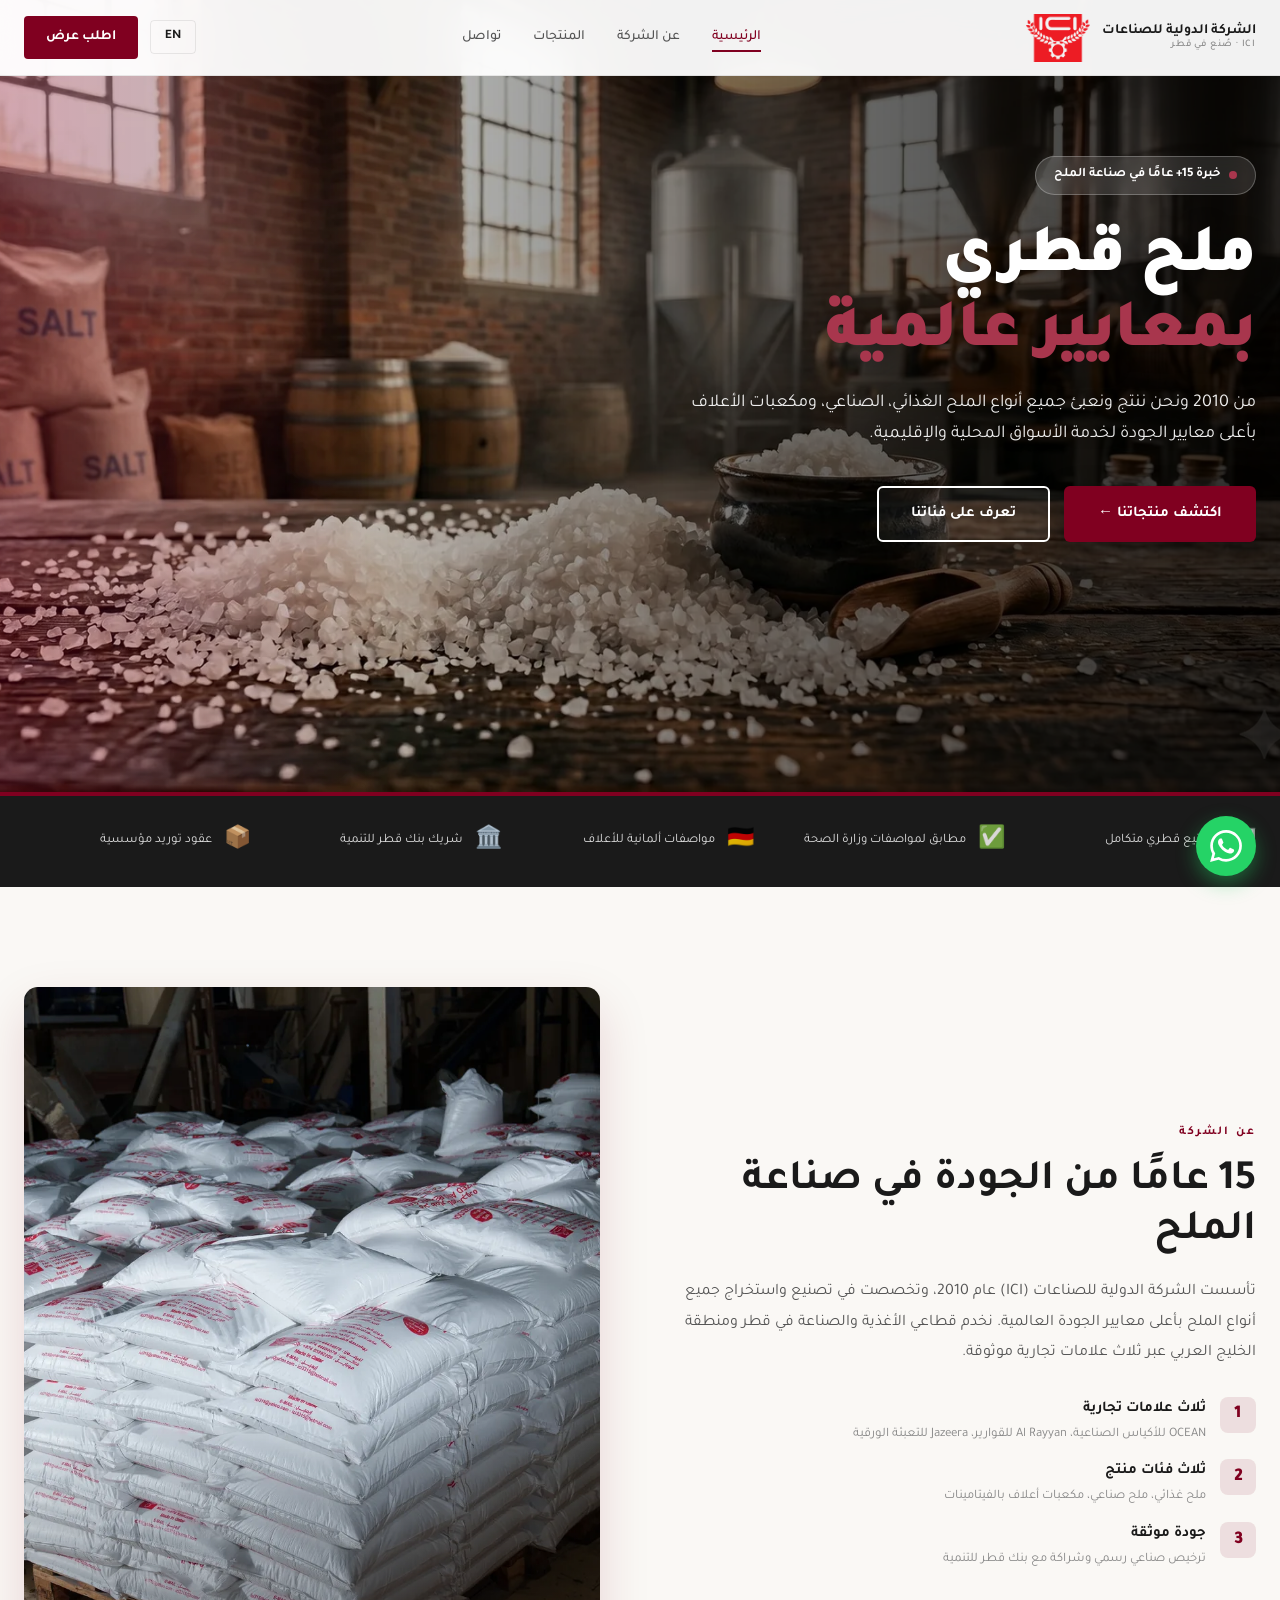
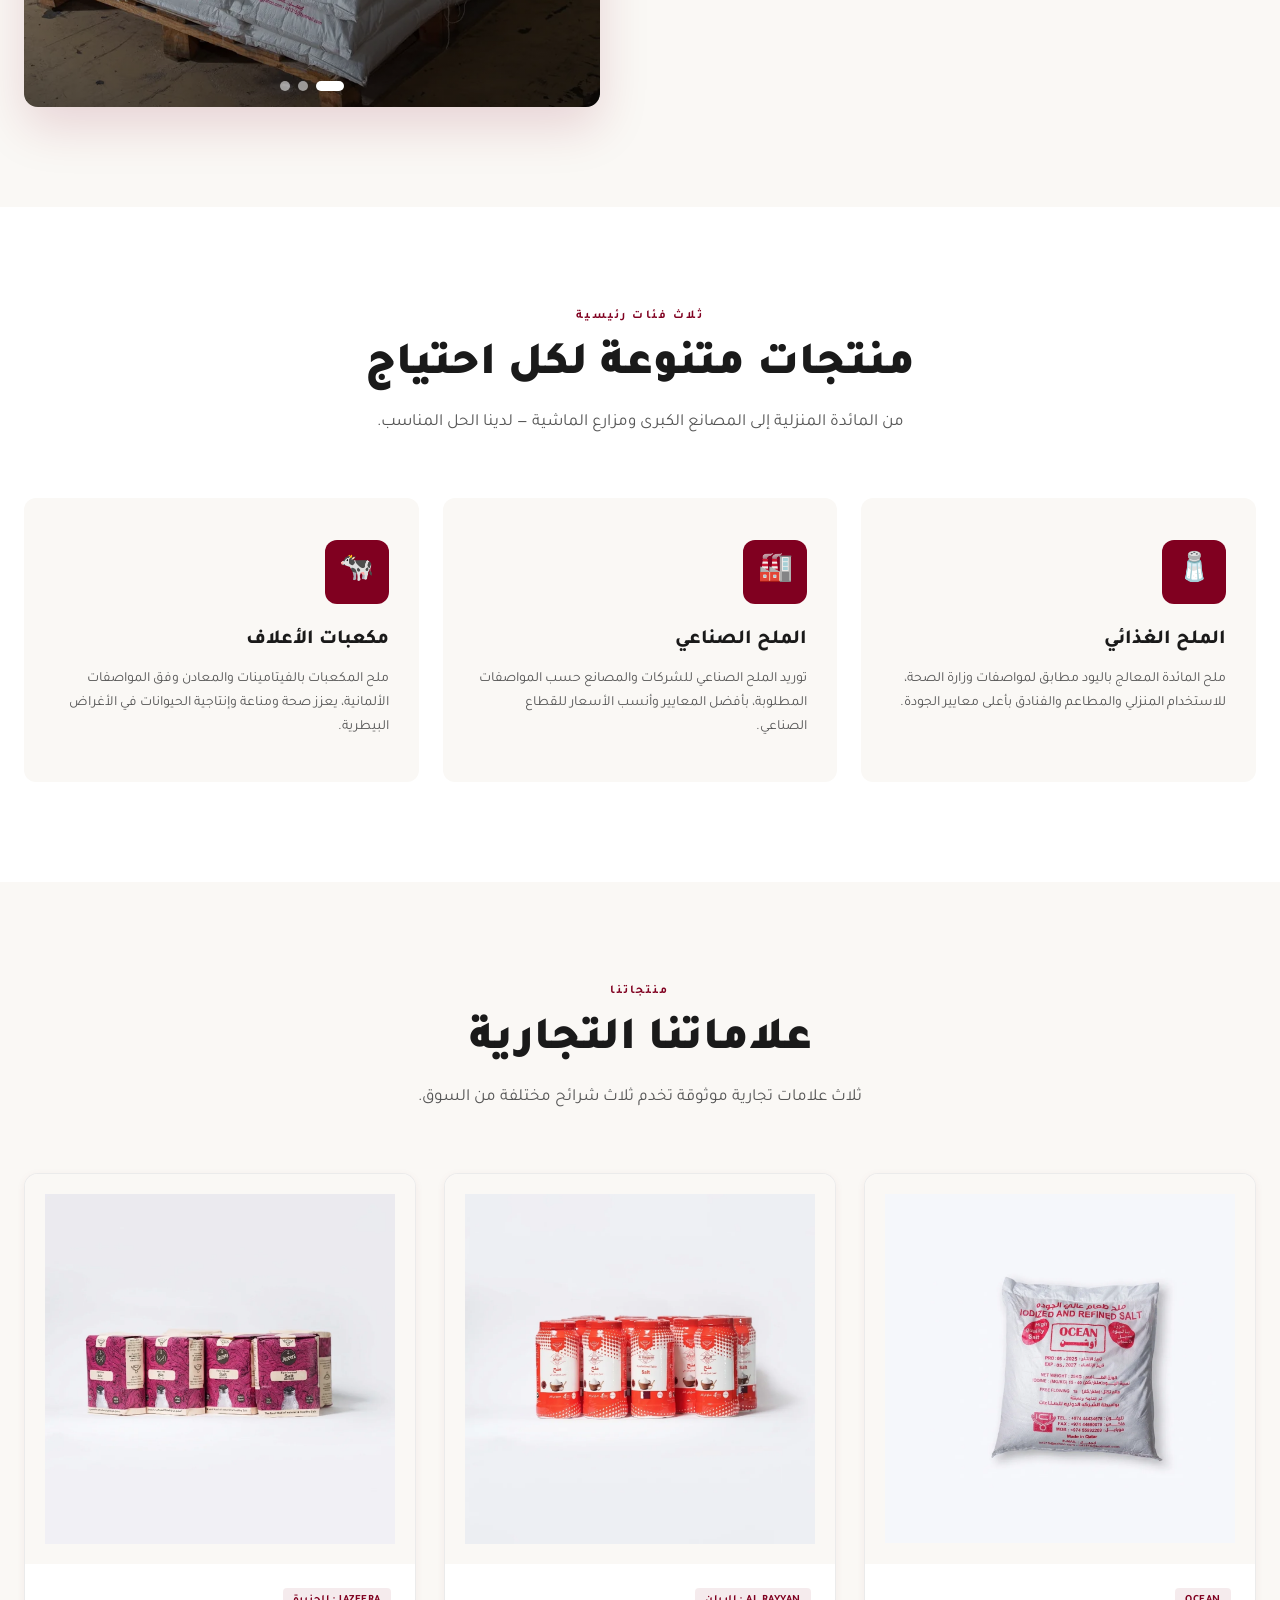
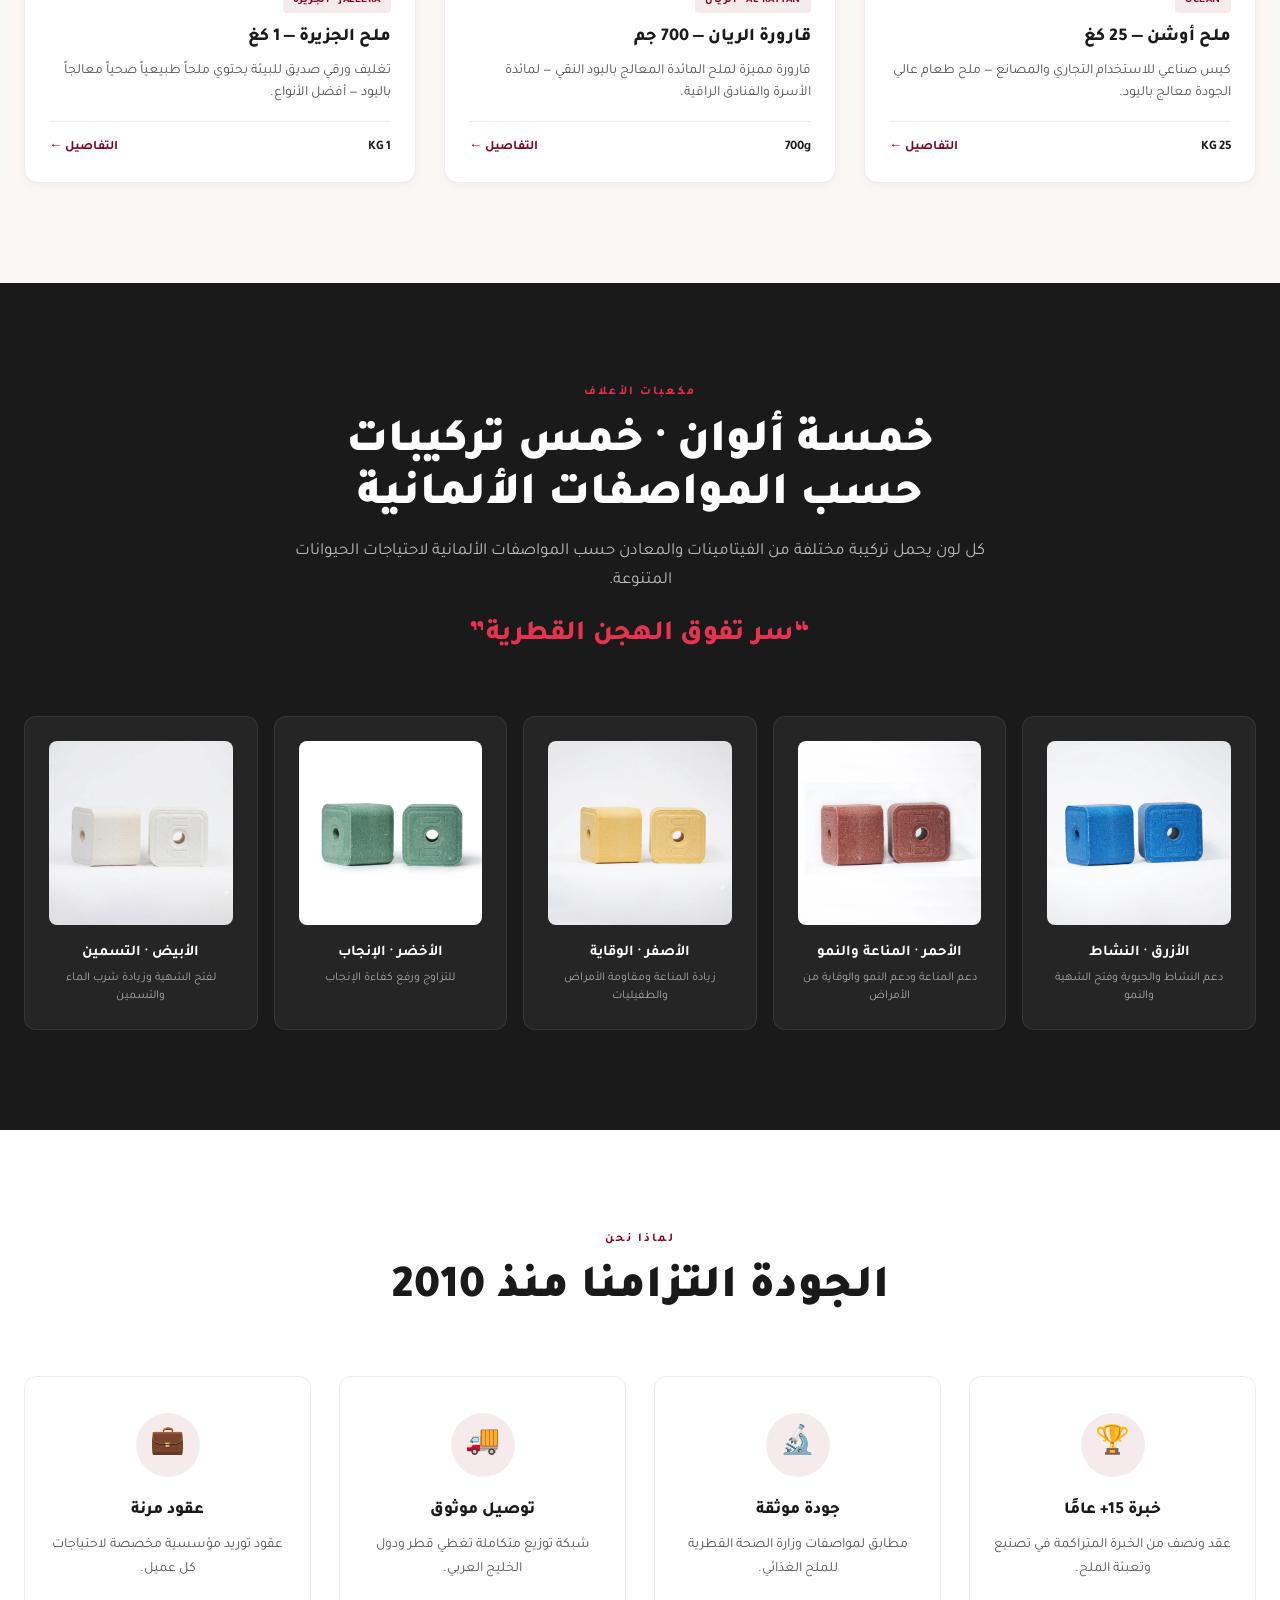
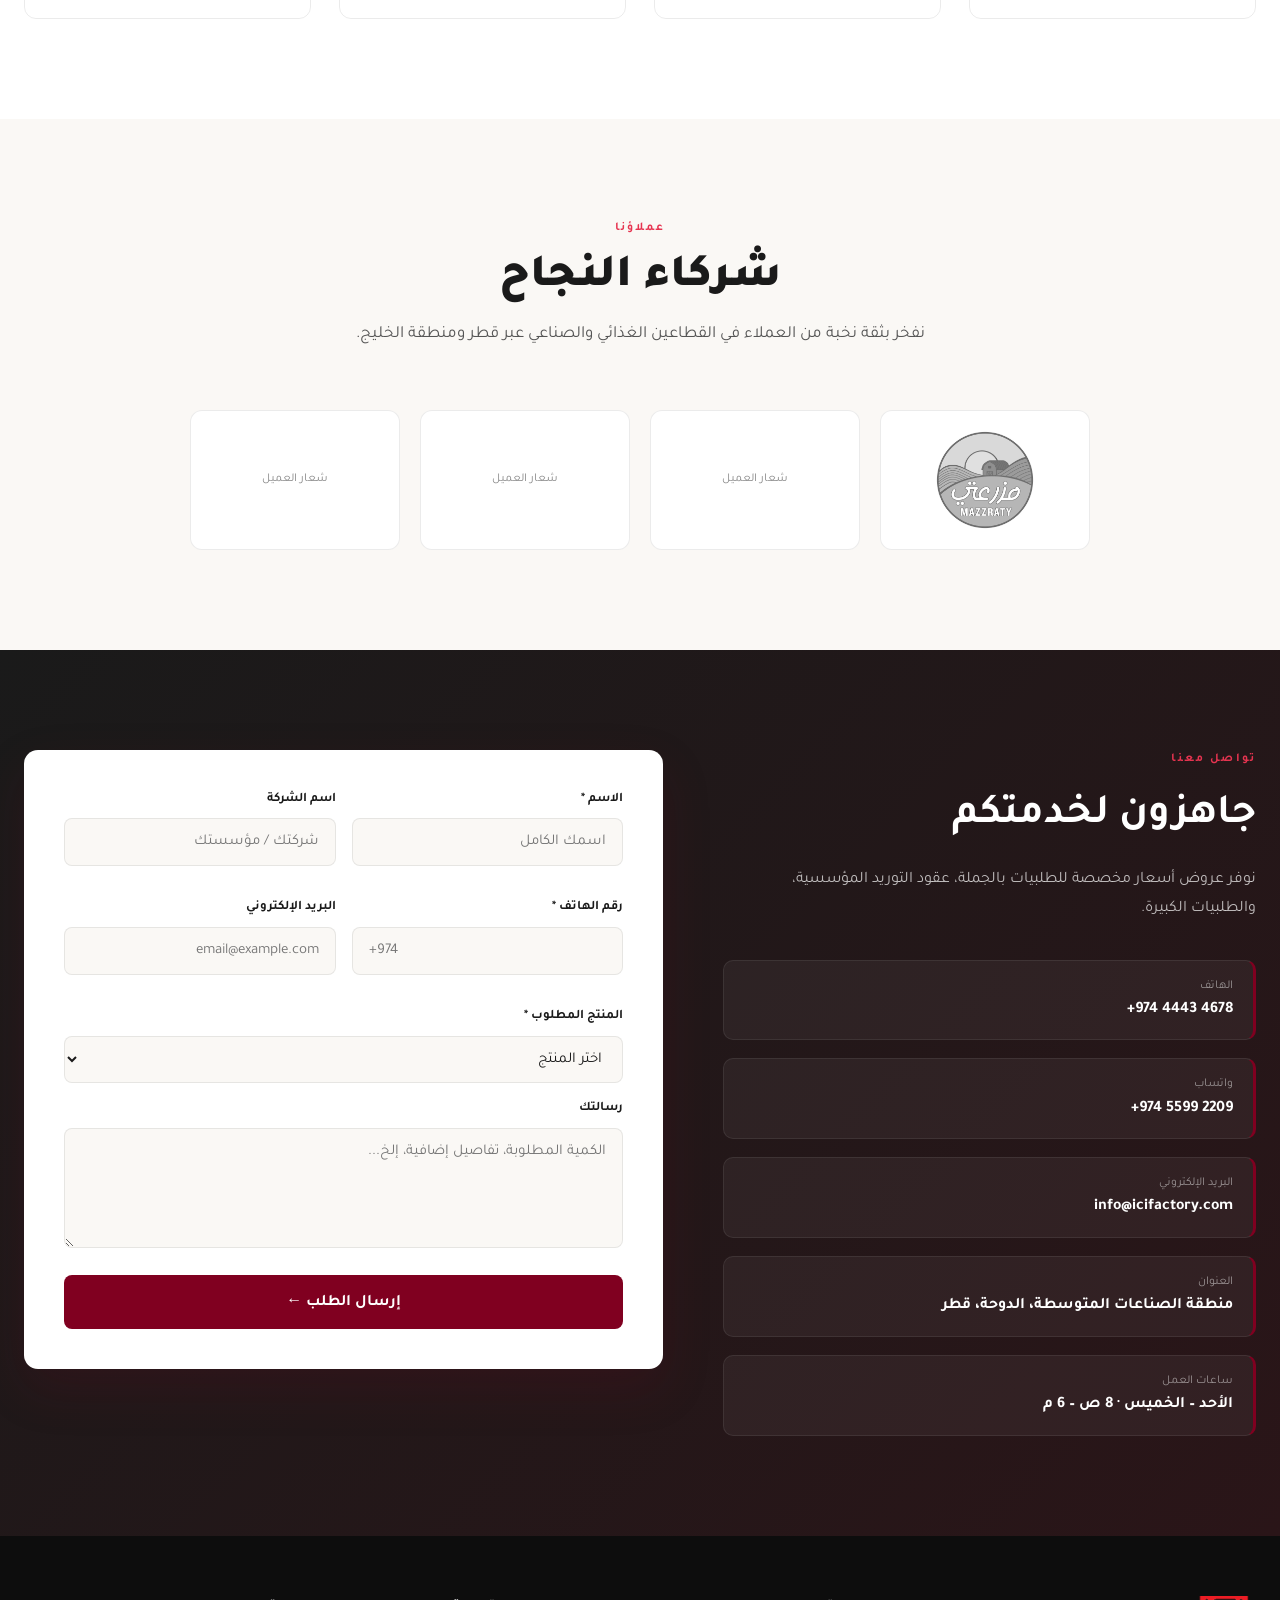
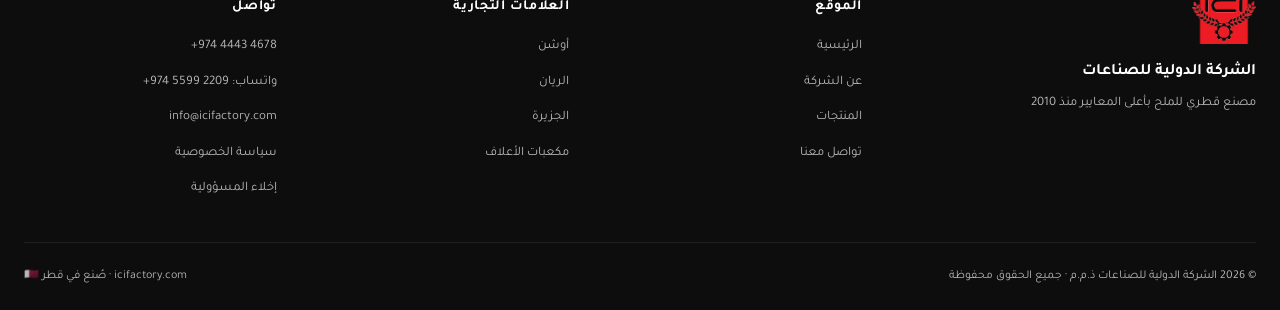
==== index.html @ 77e2f1c2 "Add files via upload" ====
<!DOCTYPE html>
<html lang="ar" dir="rtl">
<head>
  <meta charset="UTF-8">
  <meta name="viewport" content="width=device-width, initial-scale=1.0">
  <title>الشركة الدولية للصناعات | International Industries Company — Salt Manufacturer Qatar</title>
  <meta name="description" content="الشركة الدولية للصناعات (ICI) - مصنع قطري متخصص في إنتاج وتعبئة الملح الغذائي والصناعي ومكعبات الملح بالفيتامينات للأعلاف منذ 2010 | Premium salt manufacturer in Qatar.">
  <meta name="keywords" content="شركة ملح قطر, مصنع ملح الدوحة, ملح صناعي قطر, ملح غذائي, مكعبات ملح الأعلاف, salt company Qatar, salt manufacturer Doha, ICI factory, OCEAN salt, Al Rayyan salt, Jazeera salt">

  <!-- Open Graph -->
  <meta property="og:title" content="الشركة الدولية للصناعات | International Industries Company">
  <meta property="og:description" content="مصنع قطري للملح بأعلى المعايير منذ 2010 - Premium salt manufacturer in Qatar since 2010">
  <meta property="og:type" content="website">
  <meta property="og:url" content="https://icifactory.com">
  <meta property="og:image" content="https://icifactory.com/assets/images/products/cubes-collection.webp">
  <meta property="og:locale" content="ar_QA">
  <meta property="og:locale:alternate" content="en_QA">

  <link rel="icon" type="image/png" href="assets/images/brand/logo-ici.png">
  <link rel="canonical" href="https://icifactory.com">

  <!-- Fonts -->
  <link rel="preconnect" href="https://fonts.googleapis.com">
  <link rel="preconnect" href="https://fonts.gstatic.com" crossorigin>
  <link href="https://fonts.googleapis.com/css2?family=Tajawal:wght@300;400;500;700;800;900&display=swap" rel="stylesheet">

  <link rel="stylesheet" href="assets/css/style.css">

  <!-- Schema.org structured data for SEO -->
  <script type="application/ld+json">
  {
    "@context": "https://schema.org",
    "@type": "Organization",
    "name": "International Industries Company",
    "alternateName": "الشركة الدولية للصناعات",
    "url": "https://icifactory.com",
    "logo": "https://icifactory.com/assets/images/brand/logo-ici.png",
    "foundingDate": "2010",
    "address": {
      "@type": "PostalAddress",
      "addressLocality": "Doha",
      "addressRegion": "Industrial Area",
      "addressCountry": "QA"
    },
    "contactPoint": [{
      "@type": "ContactPoint",
      "telephone": "+974-44434678",
      "contactType": "sales",
      "email": "info@icifactory.com",
      "availableLanguage": ["Arabic", "English"]
    }],
    "sameAs": []
  }
  </script>
</head>
<body>

<!-- ============ NAV ============ -->
<nav>
  <div class="nav-inner">
    <a href="index.html" class="nav-logo">
      <img src="assets/images/brand/logo-ici.png" alt="ICI Logo">
      <div class="nav-logo-text">
        <span class="ar" data-ar="الشركة الدولية للصناعات" data-en="International Industries Co.">الشركة الدولية للصناعات</span>
        <span class="en" data-ar="ICI · صُنع في قطر" data-en="ICI · MADE IN QATAR">ICI · صُنع في قطر</span>
      </div>
    </a>

    <ul class="nav-links">
      <li><a href="index.html" class="active" data-ar="الرئيسية" data-en="Home">الرئيسية</a></li>
      <li><a href="about.html" data-ar="عن الشركة" data-en="About">عن الشركة</a></li>
      <li><a href="products.html" data-ar="المنتجات" data-en="Products">المنتجات</a></li>
      <li><a href="contact.html" data-ar="تواصل" data-en="Contact">تواصل</a></li>
    </ul>

    <div class="nav-actions">
      <button class="lang-toggle" type="button">EN</button>
      <a href="contact.html" class="btn-cta" data-ar="اطلب عرض" data-en="Get Quote">اطلب عرض</a>
      <button class="mobile-toggle" type="button" aria-label="Menu"><span></span><span></span><span></span></button>
    </div>
  </div>
</nav>

<!-- ============ HERO ============ -->
<section class="hero hero-banner-a">
  <div class="hero-grid">
    <div class="hero-content">
      <div class="hero-eyebrow fade-in">
        <span data-ar="خبرة 15+ عامًا في صناعة الملح" data-en="15+ Years of Salt Manufacturing Excellence">خبرة 15+ عامًا في صناعة الملح</span>
      </div>

      <h1 class="fade-in d1">
        <span class="block" data-ar="ملح قطري" data-en="Qatari Salt">ملح قطري</span>
        <span class="block accent" data-ar="بمعايير عالمية" data-en="Global Standards">بمعايير عالمية</span>
      </h1>

      <p class="hero-sub fade-in d2" data-ar="من 2010 ونحن ننتج ونعبئ جميع أنواع الملح الغذائي، الصناعي، ومكعبات الأعلاف بأعلى معايير الجودة لخدمة الأسواق المحلية والإقليمية." data-en="Since 2010, we have been manufacturing and packaging all types of salt, table, industrial, and animal feed cubes, with the highest quality standards for local and regional markets.">
        من 2010 ونحن ننتج ونعبئ جميع أنواع الملح الغذائي، الصناعي، ومكعبات الأعلاف بأعلى معايير الجودة لخدمة الأسواق المحلية والإقليمية.
      </p>

      <div class="hero-actions fade-in d3">
        <a href="products.html" class="btn-primary" data-ar="اكتشف منتجاتنا ←" data-en="Explore Products →">اكتشف منتجاتنا ←</a>
        <a href="#categories" class="btn-outline" data-ar="تعرف على فئاتنا" data-en="Our Categories">تعرف على فئاتنا</a>
      </div>
    </div>
  </div>
</section>


<!-- ============ TRUST BAR ============ -->
<div class="trust-bar">
  <div class="trust-grid">
    <div class="trust-item"><span class="icon">🏭</span><span data-ar="تصنيع قطري متكامل" data-en="Qatari Manufacturing">تصنيع قطري متكامل</span></div>
    <div class="trust-item"><span class="icon">✅</span><span data-ar="مطابق لمواصفات وزارة الصحة" data-en="Ministry of Health Compliant">مطابق لمواصفات وزارة الصحة</span></div>
    <div class="trust-item"><span class="icon">🇩🇪</span><span data-ar="مواصفات ألمانية للأعلاف" data-en="German Standards (Feed)">مواصفات ألمانية للأعلاف</span></div>
    <div class="trust-item"><span class="icon">🏛️</span><span data-ar="شريك بنك قطر للتنمية" data-en="QDB Partner">شريك بنك قطر للتنمية</span></div>
    <div class="trust-item"><span class="icon">📦</span><span data-ar="عقود توريد مؤسسية" data-en="B2B Supply Contracts">عقود توريد مؤسسية</span></div>
  </div>
</div>

<!-- ============ ABOUT ============ -->
<section class="about" id="about">
  <div class="container">
    <div class="about-grid">
      <div class="about-text" data-animate>
        <div class="section-eyebrow" data-ar="عن الشركة" data-en="About Us">عن الشركة</div>
        <h2 data-ar="15 عامًا من الجودة في صناعة الملح" data-en="15 Years of Excellence in Salt Manufacturing">15 عامًا من الجودة في صناعة الملح</h2>
        <p data-ar="تأسست الشركة الدولية للصناعات (ICI) عام 2010، وتخصصت في تصنيع واستخراج جميع أنواع الملح بأعلى معايير الجودة العالمية. نخدم قطاعي الأغذية والصناعة في قطر ومنطقة الخليج العربي عبر ثلاث علامات تجارية موثوقة." data-en="International Industries Company (ICI) was founded in 2010, specializing in the manufacture and extraction of all types of salt to the highest international quality standards. We serve the food and industrial sectors in Qatar and the GCC through three trusted brand names.">
          تأسست الشركة الدولية للصناعات (ICI) عام 2010، وتخصصت في تصنيع واستخراج جميع أنواع الملح بأعلى معايير الجودة العالمية. نخدم قطاعي الأغذية والصناعة في قطر ومنطقة الخليج العربي عبر ثلاث علامات تجارية موثوقة.
        </p>

        <div class="about-features">
          <div class="about-feature">
            <div class="icon">1</div>
            <div>
              <h4 data-ar="ثلاث علامات تجارية" data-en="Three Brands">ثلاث علامات تجارية</h4>
              <p data-ar="OCEAN للأكياس الصناعية، Al Rayyan للقوارير، Jazeera للتعبئة الورقية" data-en="OCEAN for industrial bags, Al Rayyan for bottles, Jazeera for paper packaging">OCEAN للأكياس الصناعية، Al Rayyan للقوارير، Jazeera للتعبئة الورقية</p>
            </div>
          </div>
          <div class="about-feature">
            <div class="icon">2</div>
            <div>
              <h4 data-ar="ثلاث فئات منتج" data-en="Three Product Categories">ثلاث فئات منتج</h4>
              <p data-ar="ملح غذائي، ملح صناعي، مكعبات أعلاف بالفيتامينات" data-en="Table salt, industrial salt, animal feed cubes with vitamins">ملح غذائي، ملح صناعي، مكعبات أعلاف بالفيتامينات</p>
            </div>
          </div>
          <div class="about-feature">
            <div class="icon">3</div>
            <div>
              <h4 data-ar="جودة موثقة" data-en="Verified Quality">جودة موثقة</h4>
              <p data-ar="ترخيص صناعي رسمي وشراكة مع بنك قطر للتنمية" data-en="Official industrial license & QDB partnership">ترخيص صناعي رسمي وشراكة مع بنك قطر للتنمية</p>
            </div>
          </div>
        </div>
      </div>

      <div class="about-visual carousel" data-animate>
        <img src="assets/images/factory/warehouse-bags.webp" class="carousel-slide active" alt="ICI Factory - salt bags">
        <img src="assets/images/factory/warehouse-boxes.webp" class="carousel-slide" alt="ICI Factory - packaging">
        <img src="assets/images/factory/warehouse-bags-2.webp" class="carousel-slide" alt="ICI Factory - salt cubes warehouse">
        <div class="carousel-dots">
          <button class="carousel-dot active" data-slide="0" aria-label="Image 1"></button>
          <button class="carousel-dot" data-slide="1" aria-label="Image 2"></button>
          <button class="carousel-dot" data-slide="2" aria-label="Image 3"></button>
        </div>
      </div>
    </div>
  </div>
</section>

<!-- ============ PRODUCT CATEGORIES ============ -->
<section class="categories" id="categories">
  <div class="container">
    <div class="section-header">
      <div class="section-eyebrow" data-ar="ثلاث فئات رئيسية" data-en="Three Main Categories">ثلاث فئات رئيسية</div>
      <h2 class="section-title" data-ar="منتجات متنوعة لكل احتياج" data-en="Diverse Products for Every Need">منتجات متنوعة لكل احتياج</h2>
      <p class="section-sub" data-ar="من المائدة المنزلية إلى المصانع الكبرى ومزارع الماشية — لدينا الحل المناسب." data-en="From household tables to large factories and livestock farms — we have the right solution.">من المائدة المنزلية إلى المصانع الكبرى ومزارع الماشية — لدينا الحل المناسب.</p>
    </div>

    <div class="cat-grid">
      <div class="cat-card" data-animate>
        <div class="cat-icon">🧂</div>
        <h3 data-ar="الملح الغذائي" data-en="Table Salt">الملح الغذائي</h3>
        <p data-ar="ملح المائدة المعالج باليود مطابق لمواصفات وزارة الصحة، للاستخدام المنزلي والمطاعم والفنادق بأعلى معايير الجودة." data-en="Iodized table salt compliant with Ministry of Health specifications, for household, restaurants, and hotels with the highest quality standards.">
          ملح المائدة المعالج باليود مطابق لمواصفات وزارة الصحة، للاستخدام المنزلي والمطاعم والفنادق بأعلى معايير الجودة.
        </p>
      </div>
      <div class="cat-card" data-animate>
        <div class="cat-icon">🏭</div>
        <h3 data-ar="الملح الصناعي" data-en="Industrial Salt">الملح الصناعي</h3>
        <p data-ar="توريد الملح الصناعي للشركات والمصانع حسب المواصفات المطلوبة، بأفضل المعايير وأنسب الأسعار للقطاع الصناعي." data-en="Industrial salt supply for companies and factories according to required specifications, with the best standards and most suitable prices for the industrial sector.">
          توريد الملح الصناعي للشركات والمصانع حسب المواصفات المطلوبة، بأفضل المعايير وأنسب الأسعار للقطاع الصناعي.
        </p>
      </div>
      <div class="cat-card" data-animate>
        <div class="cat-icon">🐄</div>
        <h3 data-ar="مكعبات الأعلاف" data-en="Feed Cubes">مكعبات الأعلاف</h3>
        <p data-ar="ملح المكعبات بالفيتامينات والمعادن وفق المواصفات الألمانية، يعزز صحة ومناعة وإنتاجية الحيوانات في الأغراض البيطرية." data-en="Cube salt with vitamins and minerals per German specifications, enhances animal health, immunity, and productivity for veterinary purposes.">
          ملح المكعبات بالفيتامينات والمعادن وفق المواصفات الألمانية، يعزز صحة ومناعة وإنتاجية الحيوانات في الأغراض البيطرية.
        </p>
      </div>
    </div>
  </div>
</section>

<!-- ============ FEATURED PRODUCTS ============ -->
<section class="products">
  <div class="container">
    <div class="section-header">
      <div class="section-eyebrow" data-ar="منتجاتنا" data-en="Our Products">منتجاتنا</div>
      <h2 class="section-title" data-ar="علاماتنا التجارية" data-en="Our Brands">علاماتنا التجارية</h2>
      <p class="section-sub" data-ar="ثلاث علامات تجارية موثوقة تخدم ثلاث شرائح مختلفة من السوق." data-en="Three trusted brands serving three different market segments.">ثلاث علامات تجارية موثوقة تخدم ثلاث شرائح مختلفة من السوق.</p>
    </div>

    <div class="product-grid">
      <a href="products.html#ocean" class="product-card" data-animate>
        <div class="product-image"><img src="assets/images/products/ocean-25kg.webp" alt="OCEAN 25kg salt bag"></div>
        <div class="product-info">
          <span class="product-tag">OCEAN</span>
          <h3 data-ar="ملح أوشن — 25 كغ" data-en="OCEAN Salt — 25 KG">ملح أوشن — 25 كغ</h3>
          <p data-ar="كيس صناعي للاستخدام التجاري والمصانع — ملح طعام عالي الجودة معالج باليود." data-en="Industrial bag for commercial and factory use — high-quality iodized table salt.">كيس صناعي للاستخدام التجاري والمصانع — ملح طعام عالي الجودة معالج باليود.</p>
          <div class="product-meta">
            <span class="product-weight">25 KG</span>
            <span class="product-cta" data-ar="التفاصيل ←" data-en="Details →">التفاصيل ←</span>
          </div>
        </div>
      </a>

      <a href="products.html#alrayyan" class="product-card" data-animate>
        <div class="product-image hover-swap">
          <img src="assets/images/products/alrayyan-stack.webp" class="img-default" alt="Al Rayyan salt bottles">
          <img src="assets/images/products/alrayyan-bottle.webp" class="img-hover" alt="Al Rayyan salt bottle">
        </div>
        <div class="product-info">
          <span class="product-tag">AL RAYYAN · الريان</span>
          <h3 data-ar="قارورة الريان — 700 جم" data-en="Al Rayyan Bottle — 700g">قارورة الريان — 700 جم</h3>
          <p data-ar="قارورة مميزة لملح المائدة المعالج باليود النقي — لمائدة الأسرة والفنادق الراقية." data-en="Premium bottle for pure iodized table salt — for family tables and fine hotels.">قارورة مميزة لملح المائدة المعالج باليود النقي — لمائدة الأسرة والفنادق الراقية.</p>
          <div class="product-meta">
            <span class="product-weight">700g</span>
            <span class="product-cta" data-ar="التفاصيل ←" data-en="Details →">التفاصيل ←</span>
          </div>
        </div>
      </a>

      <a href="products.html#jazeera" class="product-card" data-animate>
        <div class="product-image hover-swap">
          <img src="assets/images/products/jazeera-row.webp" class="img-default" alt="Jazeera salt packs">
          <img src="assets/images/products/jazeera-1kg.webp" class="img-hover" alt="Jazeera salt 1kg">
        </div>
        <div class="product-info">
          <span class="product-tag">JAZEERA · الجزيرة</span>
          <h3 data-ar="ملح الجزيرة — 1 كغ" data-en="Jazeera Salt — 1 KG">ملح الجزيرة — 1 كغ</h3>
          <p data-ar="تغليف ورقي صديق للبيئة يحتوي ملحاً طبيعياً صحياً معالجاً باليود — أفضل الأنواع." data-en="Eco-friendly paper packaging containing natural healthy iodized salt — the best kind.">تغليف ورقي صديق للبيئة يحتوي ملحاً طبيعياً صحياً معالجاً باليود — أفضل الأنواع.</p>
          <div class="product-meta">
            <span class="product-weight">1 KG</span>
            <span class="product-cta" data-ar="التفاصيل ←" data-en="Details →">التفاصيل ←</span>
          </div>
        </div>
      </a>
    </div>
  </div>
</section>

<!-- ============ CUBES (5 COLORS) ============ -->
<section class="cubes-section">
  <div class="container">
    <div class="section-header">
      <div class="section-eyebrow" style="color: #E63450" data-ar="مكعبات الأعلاف" data-en="Feed Cubes">مكعبات الأعلاف</div>
      <h2 class="section-title" data-ar="خمسة ألوان · خمس تركيبات حسب المواصفات الألمانية" data-en="Five Colors · Five Formulations per German Standards">خمسة ألوان · خمس تركيبات حسب المواصفات الألمانية</h2>
      <p class="section-sub" data-ar="كل لون يحمل تركيبة مختلفة من الفيتامينات والمعادن حسب المواصفات الألمانية لاحتياجات الحيوانات المتنوعة." data-en="Each color carries a different formulation of vitamins and minerals according to German specifications for diverse animal needs.">
        كل لون يحمل تركيبة مختلفة من الفيتامينات والمعادن حسب المواصفات الألمانية لاحتياجات الحيوانات المتنوعة.
      </p>
      <div class="cubes-tagline" data-ar="“سر تفوق الهجن القطرية”" data-en="“The Secret Behind the Superiority of Qatari Racing Camels”">“سر تفوق الهجن القطرية”</div>
    </div>

    <div class="cubes-grid">
      <div class="cube-card" data-animate>
        <img src="assets/images/products/cubes-blue.webp" alt="Blue salt cubes - Copper">
        <h4 data-ar="الأزرق · النشاط" data-en="Blue · Vitality">الأزرق · النشاط</h4>
        <p class="cube-desc" data-ar="دعم النشاط والحيوية وفتح الشهية والنمو" data-en="Supports activity, vitality, appetite & growth">دعم النشاط والحيوية وفتح الشهية والنمو</p>
      </div>
      <div class="cube-card" data-animate>
        <img src="assets/images/products/cubes-red.webp" alt="Red salt cubes - Iron">
        <h4 data-ar="الأحمر · المناعة والنمو" data-en="Red · Immunity & Growth">الأحمر · المناعة والنمو</h4>
        <p class="cube-desc" data-ar="دعم المناعة ودعم النمو والوقاية من الأمراض" data-en="Immune support, growth support & disease prevention">دعم المناعة ودعم النمو والوقاية من الأمراض</p>
      </div>
      <div class="cube-card" data-animate>
        <img src="assets/images/products/cubes-yellow.webp" alt="Yellow salt cubes - Iodine">
        <h4 data-ar="الأصفر · الوقاية" data-en="Yellow · Protection">الأصفر · الوقاية</h4>
        <p class="cube-desc" data-ar="زيادة المناعة ومقاومة الأمراض والطفيليات" data-en="Boosts immunity, resists diseases & parasites">زيادة المناعة ومقاومة الأمراض والطفيليات</p>
      </div>
      <div class="cube-card" data-animate>
        <img src="assets/images/products/cubes-green.webp" alt="Green salt cubes - Vitamins">
        <h4 data-ar="الأخضر · الإنجاب" data-en="Green · Reproduction">الأخضر · الإنجاب</h4>
        <p class="cube-desc" data-ar="للتزاوج ورفع كفاءة الإنجاب" data-en="For mating & improved reproductive efficiency">للتزاوج ورفع كفاءة الإنجاب</p>
      </div>
      <div class="cube-card" data-animate>
        <img src="assets/images/products/cubes-white.webp" alt="White salt cubes - Pure">
        <h4 data-ar="الأبيض · التسمين" data-en="White · Fattening">الأبيض · التسمين</h4>
        <p class="cube-desc" data-ar="لفتح الشهية وزيادة شرب الماء والتسمين" data-en="Stimulates appetite, boosts water intake & fattening">لفتح الشهية وزيادة شرب الماء والتسمين</p>
      </div>
    </div>
  </div>
</section>

<!-- ============ WHY US ============ -->
<section class="why">
  <div class="container">
    <div class="section-header">
      <div class="section-eyebrow" data-ar="لماذا نحن" data-en="Why Us">لماذا نحن</div>
      <h2 class="section-title" data-ar="الجودة التزامنا منذ 2010" data-en="Quality is Our Commitment Since 2010">الجودة التزامنا منذ 2010</h2>
    </div>

    <div class="why-grid">
      <div class="why-card" data-animate>
        <div class="why-icon">🏆</div>
        <h4 data-ar="خبرة 15+ عامًا" data-en="15+ Years Experience">خبرة 15+ عامًا</h4>
        <p data-ar="عقد ونصف من الخبرة المتراكمة في تصنيع وتعبئة الملح." data-en="A decade and a half of accumulated experience in salt manufacturing and packaging.">عقد ونصف من الخبرة المتراكمة في تصنيع وتعبئة الملح.</p>
      </div>
      <div class="why-card" data-animate>
        <div class="why-icon">🔬</div>
        <h4 data-ar="جودة موثقة" data-en="Verified Quality">جودة موثقة</h4>
        <p data-ar="مطابق لمواصفات وزارة الصحة القطرية للملح الغذائي." data-en="Compliant with Qatar Ministry of Health specifications for food salt.">مطابق لمواصفات وزارة الصحة القطرية للملح الغذائي.</p>
      </div>
      <div class="why-card" data-animate>
        <div class="why-icon">🚚</div>
        <h4 data-ar="توصيل موثوق" data-en="Reliable Delivery">توصيل موثوق</h4>
        <p data-ar="شبكة توزيع متكاملة تغطي قطر ودول الخليج العربي." data-en="Integrated distribution network covering Qatar and GCC countries.">شبكة توزيع متكاملة تغطي قطر ودول الخليج العربي.</p>
      </div>
      <div class="why-card" data-animate>
        <div class="why-icon">💼</div>
        <h4 data-ar="عقود مرنة" data-en="Flexible Contracts">عقود مرنة</h4>
        <p data-ar="عقود توريد مؤسسية مخصصة لاحتياجات كل عميل." data-en="Custom institutional supply contracts tailored to each client's needs.">عقود توريد مؤسسية مخصصة لاحتياجات كل عميل.</p>
      </div>
    </div>
  </div>
</section>

<!-- ============ CLIENTS ============ -->
<section class="clients">
  <div class="container">
    <div class="section-header">
      <div class="section-eyebrow" style="color: #E63450" data-ar="عملاؤنا" data-en="Our Clients">عملاؤنا</div>
      <h2 class="section-title" data-ar="شركاء النجاح" data-en="Partners in Success">شركاء النجاح</h2>
      <p class="section-sub" data-ar="نفخر بثقة نخبة من العملاء في القطاعين الغذائي والصناعي عبر قطر ومنطقة الخليج." data-en="We are proud of the trust of a select group of clients in the food and industrial sectors across Qatar and the Gulf region.">
        نفخر بثقة نخبة من العملاء في القطاعين الغذائي والصناعي عبر قطر ومنطقة الخليج.
      </p>
    </div>

    <div class="clients-grid clients-grid-4" data-animate>
      <div class="client-logo"><img src="assets/images/clients/mazzraty.webp" alt="مزرعتي Mazzraty"></div>
      <div class="client-logo"><span data-ar="شعار العميل" data-en="Client Logo">شعار العميل</span></div>
      <div class="client-logo"><span data-ar="شعار العميل" data-en="Client Logo">شعار العميل</span></div>
      <div class="client-logo"><span data-ar="شعار العميل" data-en="Client Logo">شعار العميل</span></div>
    </div>
  </div>
</section>

<!-- ============ CONTACT ============ -->
<section class="contact" id="contact">
  <div class="container">
    <div class="contact-grid">
      <div class="contact-info" data-animate>
        <div class="section-eyebrow" style="color: #E63450" data-ar="تواصل معنا" data-en="Contact Us">تواصل معنا</div>
        <h2 data-ar="جاهزون لخدمتكم" data-en="Ready to Serve You">جاهزون لخدمتكم</h2>
        <p data-ar="نوفر عروض أسعار مخصصة للطلبيات بالجملة، عقود التوريد المؤسسية، والطلبيات الكبيرة." data-en="We provide customized quotes for bulk orders, institutional supply contracts, and large orders.">نوفر عروض أسعار مخصصة للطلبيات بالجملة، عقود التوريد المؤسسية، والطلبيات الكبيرة.</p>

        <div class="contact-details">
          <a href="tel:+97444434678" class="contact-detail">
            <div class="contact-detail-text">
              <div class="label" data-ar="الهاتف" data-en="Phone">الهاتف</div>
              <div class="value"><span class="ltr-num">+974 4443 4678</span></div>
            </div>
          </a>
          <a href="https://wa.me/97455992209" target="_blank" class="contact-detail">
            <div class="contact-detail-text">
              <div class="label" data-ar="واتساب" data-en="WhatsApp">واتساب</div>
              <div class="value"><span class="ltr-num">+974 5599 2209</span></div>
            </div>
          </a>
          <a href="mailto:info@icifactory.com" class="contact-detail">
            <div class="contact-detail-text">
              <div class="label" data-ar="البريد الإلكتروني" data-en="Email">البريد الإلكتروني</div>
              <div class="value"><span class="ltr-num">info@icifactory.com</span></div>
            </div>
          </a>
          <div class="contact-detail">
            <div class="contact-detail-text">
              <div class="label" data-ar="العنوان" data-en="Address">العنوان</div>
              <div class="value" data-ar="منطقة الصناعات المتوسطة، الدوحة، قطر" data-en="Industrial Area, Doha, Qatar">منطقة الصناعات المتوسطة، الدوحة، قطر</div>
            </div>
          </div>
          <div class="contact-detail">
            <div class="contact-detail-text">
              <div class="label" data-ar="ساعات العمل" data-en="Working Hours">ساعات العمل</div>
              <div class="value" data-ar="الأحد – الخميس · 8 ص – 6 م" data-en="Sun – Thu · 8 AM – 6 PM">الأحد – الخميس · 8 ص – 6 م</div>
            </div>
          </div>
        </div>
      </div>

      <form class="contact-form" data-animate data-formspree="YOUR_FORMSPREE_ID">
        <div class="form-row">
          <div class="form-group">
            <label data-ar="الاسم *" data-en="Name *">الاسم *</label>
            <input type="text" name="name" required data-ar-placeholder="اسمك الكامل" data-en-placeholder="Your full name">
          </div>
          <div class="form-group">
            <label data-ar="اسم الشركة" data-en="Company">اسم الشركة</label>
            <input type="text" name="company" data-ar-placeholder="شركتك / مؤسستك" data-en-placeholder="Your company">
          </div>
        </div>

        <div class="form-row">
          <div class="form-group">
            <label data-ar="رقم الهاتف *" data-en="Phone *">رقم الهاتف *</label>
            <input type="tel" name="phone" required placeholder="+974">
          </div>
          <div class="form-group">
            <label data-ar="البريد الإلكتروني" data-en="Email">البريد الإلكتروني</label>
            <input type="email" name="email" placeholder="email@example.com">
          </div>
        </div>

        <div class="form-group">
          <label data-ar="المنتج المطلوب *" data-en="Product *">المنتج المطلوب *</label>
          <select name="product" required>
            <option value="" data-ar="اختر المنتج" data-en="Select product">اختر المنتج</option>
            <option data-ar="OCEAN - كيس 25 كغ" data-en="OCEAN - 25 KG Bag">OCEAN - كيس 25 كغ</option>
            <option data-ar="Al Rayyan - قارورة 700 جم" data-en="Al Rayyan - 700g Bottle">Al Rayyan - قارورة 700 جم</option>
            <option data-ar="Jazeera - 1 كغ ورقي" data-en="Jazeera - 1 KG Paper">Jazeera - 1 كغ ورقي</option>
            <option data-ar="مكعبات الأعلاف (5 ألوان)" data-en="Feed Cubes (5 colors)">مكعبات الأعلاف (5 ألوان)</option>
            <option data-ar="ملح صناعي - جامبو باج 1500 كغ" data-en="Industrial Salt - Jumbo Bag 1500 KG">ملح صناعي - جامبو باج 1500 كغ</option>
            <option data-ar="استفسار عام" data-en="General inquiry">استفسار عام</option>
          </select>
        </div>

        <div class="form-group">
          <label data-ar="رسالتك" data-en="Message">رسالتك</label>
          <textarea name="message" data-ar-placeholder="الكمية المطلوبة، تفاصيل إضافية، إلخ..." data-en-placeholder="Quantity needed, additional details, etc..."></textarea>
        </div>

        <button type="submit" class="btn-submit" data-ar="إرسال الطلب ←" data-en="Send Request →">إرسال الطلب ←</button>
      </form>
    </div>
  </div>
</section>

<!-- ============ FOOTER ============ -->
<footer>
  <div class="container">
    <div class="footer-grid">
      <div class="footer-brand">
        <img src="assets/images/brand/logo-ici.png" alt="ICI">
        <h4 data-ar="الشركة الدولية للصناعات" data-en="International Industries Co.">الشركة الدولية للصناعات</h4>
        <p data-ar="مصنع قطري للملح بأعلى المعايير منذ 2010" data-en="Qatari salt manufacturer with premium standards since 2010">مصنع قطري للملح بأعلى المعايير منذ 2010</p>
      </div>
      <div class="footer-col">
        <h5 data-ar="الموقع" data-en="Site">الموقع</h5>
        <ul>
          <li><a href="index.html" data-ar="الرئيسية" data-en="Home">الرئيسية</a></li>
          <li><a href="about.html" data-ar="عن الشركة" data-en="About">عن الشركة</a></li>
          <li><a href="products.html" data-ar="المنتجات" data-en="Products">المنتجات</a></li>
          <li><a href="contact.html" data-ar="تواصل معنا" data-en="Contact">تواصل معنا</a></li>
        </ul>
      </div>
      <div class="footer-col">
        <h5 data-ar="العلامات التجارية" data-en="Brands">العلامات التجارية</h5>
        <ul>
          <li><a href="products.html#ocean" data-ar="أوشن" data-en="OCEAN">أوشن</a></li>
          <li><a href="products.html#alrayyan" data-ar="الريان" data-en="Al Rayyan">الريان</a></li>
          <li><a href="products.html#jazeera" data-ar="الجزيرة" data-en="Jazeera">الجزيرة</a></li>
          <li><a href="products.html#cubes" data-ar="مكعبات الأعلاف" data-en="Feed Cubes">مكعبات الأعلاف</a></li>
        </ul>
      </div>
      <div class="footer-col">
        <h5 data-ar="تواصل" data-en="Contact">تواصل</h5>
        <ul>
          <li><a href="tel:+97444434678"><span class="ltr-num">+974 4443 4678</span></a></li>
          <li><a href="https://wa.me/97455992209"><span data-ar="واتساب" data-en="WhatsApp">واتساب</span>: <span class="ltr-num">+974 5599 2209</span></a></li>
          <li><a href="mailto:info@icifactory.com"><span class="ltr-num">info@icifactory.com</span></a></li>
          <li><a href="privacy.html" data-ar="سياسة الخصوصية" data-en="Privacy Policy">سياسة الخصوصية</a></li>
          <li><a href="disclaimer.html" data-ar="إخلاء المسؤولية" data-en="Disclaimer">إخلاء المسؤولية</a></li>
        </ul>
      </div>
    </div>
    <div class="footer-bottom">
      <span>© 2026 <span data-ar="الشركة الدولية للصناعات ذ.م.م" data-en="International Industries Company L.L.C.">الشركة الدولية للصناعات ذ.م.م</span> · <span data-ar="جميع الحقوق محفوظة" data-en="All Rights Reserved">جميع الحقوق محفوظة</span></span>
      <span><span class="ltr-num">icifactory.com</span> · <span data-ar="صُنع في قطر" data-en="Made in Qatar">صُنع في قطر</span> 🇶🇦</span>
    </div>
  </div>
</footer>

<!-- WhatsApp Float -->
<a href="https://wa.me/97455992209?text=مرحبًا%2C%20أرغب%20في%20الاستفسار%20عن%20منتجاتكم" class="whatsapp-float" target="_blank" aria-label="WhatsApp">
  <svg width="32" height="32" viewBox="0 0 24 24" fill="currentColor"><path d="M17.472 14.382c-.297-.149-1.758-.867-2.03-.967-.273-.099-.471-.148-.67.15-.197.297-.767.966-.94 1.164-.173.199-.347.223-.644.075-.297-.15-1.255-.463-2.39-1.475-.883-.788-1.48-1.761-1.653-2.059-.173-.297-.018-.458.13-.606.134-.133.298-.347.446-.52.149-.174.198-.298.298-.497.099-.198.05-.371-.025-.52-.075-.149-.669-1.612-.916-2.207-.242-.579-.487-.5-.669-.51-.173-.008-.371-.01-.57-.01-.198 0-.52.074-.792.372-.272.297-1.04 1.016-1.04 2.479 0 1.462 1.065 2.875 1.213 3.074.149.198 2.096 3.2 5.077 4.487.709.306 1.262.489 1.694.625.712.227 1.36.195 1.871.118.571-.085 1.758-.719 2.006-1.413.248-.694.248-1.289.173-1.413-.074-.124-.272-.198-.57-.347m-5.421 7.403h-.004a9.87 9.87 0 01-5.031-1.378l-.361-.214-3.741.982.998-3.648-.235-.374a9.86 9.86 0 01-1.51-5.26c.001-5.45 4.436-9.884 9.888-9.884 2.64 0 5.122 1.03 6.988 2.898a9.825 9.825 0 012.893 6.994c-.003 5.45-4.437 9.884-9.885 9.884m8.413-18.297A11.815 11.815 0 0012.05 0C5.495 0 .16 5.335.157 11.892c0 2.096.547 4.142 1.588 5.945L.057 24l6.305-1.654a11.882 11.882 0 005.683 1.448h.005c6.554 0 11.89-5.335 11.893-11.893a11.821 11.821 0 00-3.48-8.413z"/></svg>
</a>

<script src="assets/js/main.js"></script>
</body>
</html>
---- assets/css/style.css ----
/* =====================================
   ICI · INTERNATIONAL INDUSTRIES COMPANY
   icifactory.com — Production Stylesheet
   ===================================== */

:root {
  /* Brand colors derived from actual ICI logo */
  --ici-red: #800020;
  --ici-red-dark: #5C0017;
  --ici-red-light: #A8364D;

  --salt-white: #FFFFFF;
  --salt-cream: #FAF8F5;
  --salt-gray: #F4F2EE;

  --text-dark: #1A1A1A;
  --text-mid: #555555;
  --text-light: #888888;
  --border: rgba(0, 0, 0, 0.08);

  --shadow-sm: 0 2px 8px rgba(128, 0, 32, 0.06);
  --shadow-md: 0 8px 24px rgba(0, 0, 0, 0.08);
  --shadow-lg: 0 20px 50px rgba(128, 0, 32, 0.15);

  --max-width: 1280px;
  --nav-height: 76px;
}

* { margin: 0; padding: 0; box-sizing: border-box; }

html { scroll-behavior: smooth; -webkit-text-size-adjust: 100%; }

body {
  font-family: 'Tajawal', 'Segoe UI', sans-serif;
  background: var(--salt-cream);
  color: var(--text-dark);
  line-height: 1.6;
  overflow-x: hidden;
  -webkit-font-smoothing: antialiased;
}

img { max-width: 100%; height: auto; display: block; }
a { color: inherit; text-decoration: none; }
button { font-family: inherit; cursor: pointer; border: none; background: none; }

.container { max-width: var(--max-width); margin: 0 auto; padding: 0 24px; }

/* ============ NAVBAR ============ */
nav {
  position: fixed; top: 0; left: 0; right: 0; z-index: 100;
  background: rgba(255, 255, 255, 0.95);
  backdrop-filter: blur(20px); -webkit-backdrop-filter: blur(20px);
  border-bottom: 1px solid var(--border);
  height: var(--nav-height);
  transition: all 0.3s ease;
}
nav.scrolled { box-shadow: 0 4px 20px rgba(0,0,0,0.06); }

.nav-inner {
  max-width: var(--max-width); margin: 0 auto; padding: 0 24px;
  height: 100%; display: flex; align-items: center; justify-content: space-between;
}

.nav-logo { display: flex; align-items: center; gap: 12px; }
.nav-logo img { height: 48px; width: auto; }
.nav-logo-text { display: flex; flex-direction: column; line-height: 1.1; }
.nav-logo-text .ar { font-size: 14px; font-weight: 700; color: var(--text-dark); }
.nav-logo-text .en { font-size: 10px; color: var(--text-light); letter-spacing: 0.08em; font-weight: 500; }

.nav-links { display: flex; gap: 32px; list-style: none; align-items: center; }
.nav-links a {
  font-size: 14px; font-weight: 500; color: var(--text-mid);
  transition: color 0.2s; position: relative; padding: 4px 0;
}
.nav-links a:hover, .nav-links a.active { color: var(--ici-red); }
.nav-links a.active::after {
  content: ''; position: absolute; bottom: -4px; left: 0; right: 0;
  height: 2px; background: var(--ici-red);
}

.nav-actions { display: flex; gap: 12px; align-items: center; }
.lang-toggle {
  background: transparent; border: 1px solid var(--border);
  padding: 8px 14px; border-radius: 4px; font-size: 13px; font-weight: 600;
  color: var(--text-dark); transition: all 0.2s;
}
.lang-toggle:hover { border-color: var(--ici-red); color: var(--ici-red); }

.btn-cta {
  background: var(--ici-red); color: var(--salt-white);
  padding: 10px 22px; border-radius: 4px; font-size: 14px; font-weight: 700;
  transition: all 0.2s; display: inline-flex; align-items: center; gap: 6px;
}
.btn-cta:hover { background: var(--ici-red-dark); transform: translateY(-1px); box-shadow: var(--shadow-md); }

.mobile-toggle { display: none; flex-direction: column; gap: 5px; padding: 8px; }
.mobile-toggle span { width: 22px; height: 2px; background: var(--text-dark); transition: 0.3s; }

/* ============ HERO ============ */
.hero {
  min-height: 88vh; padding: calc(var(--nav-height) + 80px) 0 80px;
  position: relative; overflow: hidden;
  background-size: cover; background-position: center; background-repeat: no-repeat;
}
.hero.hero-banner-a {
  background-image: url('../images/factory/hero-banner-a.webp');
  background-position: 30% center; /* LTR: shift focus right so text side gets darker area */
}
.hero.hero-banner-b {
  background-image: url('../images/factory/hero-banner-a.webp');
  background-position: 30% center;
}
html[dir="rtl"] .hero.hero-banner-a,
html[dir="rtl"] .hero.hero-banner-b {
  background-position: 70% center; /* RTL: shift focus left so right-side text gets darker area */
}
.hero::before {
  content: ''; position: absolute; inset: 0; z-index: 1;
  /* LTR: darker on left where text sits */
  background: linear-gradient(to right, rgba(0,0,0,0.82) 0%, rgba(0,0,0,0.55) 40%, rgba(0,0,0,0.25) 70%, rgba(128,0,32,0.35) 100%);
  pointer-events: none;
}
html[dir="rtl"] .hero::before {
  /* RTL: darker on right where text sits */
  background: linear-gradient(to left, rgba(0,0,0,0.82) 0%, rgba(0,0,0,0.55) 40%, rgba(0,0,0,0.25) 70%, rgba(128,0,32,0.35) 100%);
}

.hero-grid {
  max-width: var(--max-width); margin: 0 auto; padding: 0 24px;
  position: relative; z-index: 2;
}

.hero-content { max-width: 720px; color: var(--salt-white); }

.hero-eyebrow {
  display: inline-flex; align-items: center; gap: 8px;
  background: rgba(255, 255, 255, 0.12); border: 1px solid rgba(255, 255, 255, 0.25);
  -webkit-backdrop-filter: blur(10px); backdrop-filter: blur(10px);
  padding: 8px 18px; border-radius: 50px; margin-bottom: 28px;
  font-size: 13px; font-weight: 600; color: var(--salt-white);
}
.hero-eyebrow::before {
  content: ''; width: 8px; height: 8px; background: var(--ici-red-light);
  border-radius: 50%; animation: pulse 2s ease-in-out infinite;
}
@keyframes pulse { 0%,100%{opacity:1;transform:scale(1)} 50%{opacity:0.6;transform:scale(0.85)} }

.hero h1 {
  font-size: clamp(38px, 5.5vw, 68px); font-weight: 900;
  line-height: 1.1; color: var(--salt-white); margin-bottom: 16px;
  letter-spacing: -0.02em; text-shadow: 0 2px 24px rgba(0,0,0,0.4);
}
.hero h1 .accent { color: var(--ici-red-light); }
.hero h1 .block { display: block; }

.hero-sub {
  font-size: 18px; color: rgba(255,255,255,0.92); line-height: 1.7;
  margin-bottom: 36px; max-width: 600px;
  text-shadow: 0 1px 12px rgba(0,0,0,0.35);
}

.hero-actions { display: flex; gap: 14px; flex-wrap: wrap; margin-bottom: 0; }
.btn-primary {
  background: var(--ici-red); color: var(--salt-white);
  padding: 16px 34px; border-radius: 6px; font-size: 15px; font-weight: 700;
  display: inline-flex; align-items: center; gap: 8px;
  transition: all 0.25s; box-shadow: var(--shadow-sm);
}
.btn-primary:hover { background: var(--ici-red-dark); transform: translateY(-2px); box-shadow: var(--shadow-lg); }
.btn-outline {
  border: 2px solid var(--text-dark); color: var(--text-dark);
  padding: 14px 32px; border-radius: 6px; font-size: 15px; font-weight: 600;
  display: inline-flex; align-items: center; gap: 8px; transition: all 0.2s;
}
.btn-outline:hover { background: var(--text-dark); color: var(--salt-white); }

/* Hero buttons override (on dark background) */
.hero .btn-outline {
  border-color: var(--salt-white); color: var(--salt-white);
  -webkit-backdrop-filter: blur(10px); backdrop-filter: blur(10px);
  background: rgba(255,255,255,0.05);
}
.hero .btn-outline:hover { background: var(--salt-white); color: var(--text-dark); }
.hero .btn-primary { box-shadow: 0 10px 30px rgba(0,0,0,0.3); }

.hero-stats {
  display: flex; gap: 48px; padding-top: 28px;
  border-top: 1px solid rgba(255,255,255,0.18);
}
.stat-num { font-size: 38px; font-weight: 900; color: var(--ici-red-light); line-height: 1; }
.hero .stat-label { font-size: 12px; color: rgba(255,255,255,0.78); margin-top: 6px; font-weight: 500; }
.stat-label { font-size: 12px; color: var(--text-light); margin-top: 6px; font-weight: 500; }

/* ============ STATS STRIP ============ */
.stats-strip {
  background: var(--salt-cream);
  padding: 60px 0;
  border-bottom: 1px solid var(--border);
}
.stats-strip-grid {
  display: grid; grid-template-columns: repeat(3, 1fr); gap: 40px;
  text-align: center;
}
.stat-card { padding: 8px; }
.stat-card-num {
  font-size: 56px; font-weight: 900; color: var(--ici-red);
  line-height: 1; letter-spacing: -0.02em;
}
.stat-card-label {
  font-size: 14px; color: var(--text-mid);
  margin-top: 12px; font-weight: 500; letter-spacing: 0.02em;
}

/* ============ CLIENTS ============ */
.clients { background: var(--salt-cream); }
.clients-grid {
  display: grid; grid-template-columns: repeat(6, 1fr); gap: 20px;
  margin-top: 16px;
}
.clients-grid-4 { grid-template-columns: repeat(4, 1fr); max-width: 900px; margin-left: auto; margin-right: auto; }
.client-logo {
  aspect-ratio: 3/2; background: var(--salt-white);
  border: 1px solid var(--border); border-radius: 12px;
  display: flex; align-items: center; justify-content: center;
  padding: 18px; transition: all 0.25s;
}
.client-logo:hover { box-shadow: var(--shadow-md); transform: translateY(-3px); }
.client-logo img { max-width: 100%; max-height: 100%; object-fit: contain; filter: grayscale(1); opacity: 0.7; transition: all 0.25s; }
.client-logo:hover img { filter: grayscale(0); opacity: 1; }
.client-logo span { font-size: 12px; color: var(--text-light); text-align: center; }
@media (max-width: 900px) { .clients-grid { grid-template-columns: repeat(3, 1fr); } .clients-grid-4 { grid-template-columns: repeat(2, 1fr); } }
@media (max-width: 480px) { .clients-grid { grid-template-columns: repeat(2, 1fr); } }

/* ============ TRUST BAR ============ */
.trust-bar {
  background: var(--text-dark); padding: 28px 0;
  border-top: 4px solid var(--ici-red);
}
.trust-grid {
  max-width: var(--max-width); margin: 0 auto; padding: 0 24px;
  display: grid; grid-template-columns: repeat(5, 1fr); gap: 24px;
}
.trust-item {
  display: flex; align-items: center; gap: 12px;
  color: rgba(255,255,255,0.85); font-size: 13px;
}
.trust-item .icon { font-size: 22px; }

/* ============ SECTIONS ============ */
section { padding: 100px 0; }
.section-header { text-align: center; max-width: 720px; margin: 0 auto 60px; }
.section-eyebrow {
  font-size: 12px; color: var(--ici-red); font-weight: 700;
  letter-spacing: 0.18em; text-transform: uppercase; margin-bottom: 14px;
}
.section-title { font-size: clamp(30px, 4vw, 46px); font-weight: 900; line-height: 1.15; margin-bottom: 16px; }
.section-sub { font-size: 17px; color: var(--text-mid); line-height: 1.7; }

/* ============ ABOUT SECTION ============ */
.about-grid {
  display: grid; grid-template-columns: 1fr 1fr; gap: 80px; align-items: center;
}
.about-text h2 { font-size: clamp(28px, 3.6vw, 42px); margin-bottom: 20px; line-height: 1.2; }
.about-text p { font-size: 16px; color: var(--text-mid); line-height: 1.9; margin-bottom: 16px; }
.about-features { margin-top: 28px; display: flex; flex-direction: column; gap: 14px; }
.about-feature { display: flex; gap: 14px; align-items: flex-start; }
.about-feature .icon {
  width: 36px; height: 36px; background: rgba(128,0,32,0.1); border-radius: 8px;
  display: flex; align-items: center; justify-content: center;
  color: var(--ici-red); font-size: 18px; font-weight: 900; flex-shrink: 0;
}
.about-feature h4 { font-size: 15px; font-weight: 700; margin-bottom: 4px; }
.about-feature p { font-size: 13px; color: var(--text-light); margin: 0; line-height: 1.6; }

.about-visual {
  position: relative; aspect-ratio: 4/5; border-radius: 14px; overflow: hidden;
  box-shadow: var(--shadow-lg);
}
.about-visual img { width: 100%; height: 100%; object-fit: cover; }
.about-visual::after {
  content: ''; position: absolute; inset: 0; z-index: 2;
  background: linear-gradient(180deg, transparent 60%, rgba(0,0,0,0.4) 100%);
  pointer-events: none;
}

/* About section image carousel */
.about-visual.carousel .carousel-slide {
  position: absolute; inset: 0; width: 100%; height: 100%;
  object-fit: cover; opacity: 0; transition: opacity 0.8s ease;
}
.about-visual.carousel .carousel-slide.active { opacity: 1; }
.about-visual.carousel .carousel-dots {
  position: absolute; bottom: 16px; left: 50%; transform: translateX(-50%);
  display: flex; gap: 8px; z-index: 3;
}
.about-visual.carousel .carousel-dot {
  width: 10px; height: 10px; border-radius: 50%; padding: 0; border: none;
  background: rgba(255,255,255,0.55); cursor: pointer; transition: all 0.25s;
}
.about-visual.carousel .carousel-dot.active { background: var(--salt-white); width: 28px; border-radius: 5px; }

/* Product card hover-swap (homepage) */
.product-image.hover-swap { position: relative; }
.product-image.hover-swap img {
  position: absolute; inset: 0; width: 100%; height: 100%;
  object-fit: contain; padding: 20px;
  transition: opacity 0.45s ease, transform 0.4s ease;
}
.product-image.hover-swap .img-hover { opacity: 0; }
.product-card:hover .product-image.hover-swap .img-default { opacity: 0; }
.product-card:hover .product-image.hover-swap .img-hover { opacity: 1; }

/* ============ PRODUCT CATEGORIES ============ */
.categories { background: var(--salt-white); }
.cat-grid { display: grid; grid-template-columns: repeat(3, 1fr); gap: 24px; }
.cat-card {
  background: var(--salt-cream); padding: 40px 28px; border-radius: 12px;
  transition: all 0.3s; border: 2px solid transparent;
}
.cat-card:hover { border-color: var(--ici-red); transform: translateY(-4px); box-shadow: var(--shadow-md); }
.cat-icon {
  width: 64px; height: 64px; background: var(--ici-red); border-radius: 12px;
  display: flex; align-items: center; justify-content: center;
  color: var(--salt-white); font-size: 28px; margin-bottom: 20px;
}
.cat-card h3 { font-size: 20px; font-weight: 800; margin-bottom: 12px; }
.cat-card p { font-size: 14px; color: var(--text-mid); line-height: 1.7; }

/* ============ PRODUCTS GRID ============ */
.products { background: var(--salt-cream); }
.product-grid { display: grid; grid-template-columns: repeat(3, 1fr); gap: 28px; }
.product-card {
  background: var(--salt-white); border-radius: 14px; overflow: hidden;
  box-shadow: var(--shadow-sm); transition: all 0.3s;
  cursor: pointer; border: 1px solid var(--border);
}
.product-card:hover { transform: translateY(-6px); box-shadow: var(--shadow-lg); }
.product-image {
  aspect-ratio: 1; background: var(--salt-cream); overflow: hidden; position: relative;
}
.product-image img { width: 100%; height: 100%; object-fit: contain; padding: 20px; transition: transform 0.4s; }
.product-card:hover .product-image img { transform: scale(1.05); }
.product-info { padding: 24px; }
.product-tag {
  display: inline-block; font-size: 11px; font-weight: 700; color: var(--ici-red);
  background: rgba(128,0,32,0.08); padding: 4px 10px; border-radius: 4px;
  margin-bottom: 10px; letter-spacing: 0.05em;
}
.product-info h3 { font-size: 18px; font-weight: 800; margin-bottom: 8px; }
.product-info p { font-size: 14px; color: var(--text-mid); line-height: 1.6; }
.product-meta {
  display: flex; justify-content: space-between; align-items: center;
  margin-top: 16px; padding-top: 16px; border-top: 1px solid var(--border);
}
.product-weight { font-size: 13px; font-weight: 700; color: var(--text-dark); }
.product-cta { font-size: 13px; font-weight: 600; color: var(--ici-red); display: flex; align-items: center; gap: 4px; }

/* ============ CUBES SECTION (5 colors) ============ */
.cubes-section { background: var(--text-dark); color: var(--salt-white); }
.cubes-section .section-title { color: var(--salt-white); }
.cubes-section .section-sub { color: rgba(255,255,255,0.7); }
.cubes-tagline {
  margin-top: 18px; font-size: clamp(20px, 2.6vw, 28px); font-weight: 800;
  color: #E63450; letter-spacing: 0.01em; line-height: 1.5;
}
.cubes-grid { display: grid; grid-template-columns: repeat(5, 1fr); gap: 16px; }
.cube-card {
  background: rgba(255,255,255,0.05); border-radius: 12px; padding: 24px;
  text-align: center; transition: all 0.3s; border: 1px solid rgba(255,255,255,0.08);
}
.cube-card:hover { background: rgba(255,255,255,0.1); transform: translateY(-4px); }
.cube-card img { width: 100%; aspect-ratio: 1; object-fit: cover; border-radius: 8px; margin-bottom: 16px; }
.cube-card h4 { font-size: 15px; font-weight: 700; margin-bottom: 4px; }
.cube-card .cube-desc { font-size: 12px; color: rgba(255,255,255,0.6); line-height: 1.5; }

/* ============ WHY US ============ */
.why { background: var(--salt-white); }
.why-grid { display: grid; grid-template-columns: repeat(4, 1fr); gap: 28px; }
.why-card {
  text-align: center; padding: 36px 24px; border-radius: 12px;
  transition: all 0.3s; border: 1px solid var(--border);
}
.why-card:hover { background: var(--salt-cream); border-color: var(--ici-red); }
.why-icon {
  width: 64px; height: 64px; margin: 0 auto 20px;
  background: rgba(128,0,32,0.08); border-radius: 50%;
  display: flex; align-items: center; justify-content: center;
  font-size: 28px; color: var(--ici-red);
}
.why-card h4 { font-size: 17px; font-weight: 800; margin-bottom: 10px; }
.why-card p { font-size: 14px; color: var(--text-mid); line-height: 1.7; }

/* ============ CONTACT SECTION ============ */
.contact { background: linear-gradient(135deg, #1A1A1A 0%, #2A1518 100%); color: var(--salt-white); padding: 100px 0; }
.contact-grid { display: grid; grid-template-columns: 1fr 1.2fr; gap: 60px; align-items: start; }
.contact-info h2 { font-size: clamp(28px,3.6vw,42px); color: var(--salt-white); margin-bottom: 16px; }
.contact-info > p { color: rgba(255,255,255,0.7); font-size: 16px; line-height: 1.8; margin-bottom: 36px; }
.contact-details { display: flex; flex-direction: column; gap: 18px; }
.contact-detail {
  display: flex; flex-direction: column; gap: 2px;
  padding: 16px 20px; background: rgba(255,255,255,0.05); border-radius: 10px;
  border: 1px solid rgba(255,255,255,0.08);
  border-right: 3px solid var(--ici-red);
  transition: all 0.2s;
}
html[dir="ltr"] .contact-detail { border-right: 1px solid rgba(255,255,255,0.08); border-left: 3px solid var(--ici-red); }
.contact-detail:hover { background: rgba(255,255,255,0.08); }
.contact-detail-text { flex: 1; }
.contact-detail-text .label { font-size: 12px; color: rgba(255,255,255,0.5); margin-bottom: 2px; }
.contact-detail-text .value { font-size: 16px; font-weight: 700; color: var(--salt-white); }
.contact-detail-text .value a { color: inherit; }
.value[dir="ltr"], a[dir="ltr"], .ltr-num {
  direction: ltr; unicode-bidi: isolate; display: inline-block;
}
html[dir="rtl"] .contact-detail-text .value[dir="ltr"] { text-align: right; }

.contact-form {
  background: var(--salt-white); color: var(--text-dark);
  padding: 40px; border-radius: 14px; box-shadow: var(--shadow-lg);
}
.form-row { display: grid; grid-template-columns: 1fr 1fr; gap: 16px; margin-bottom: 16px; }
.form-group { margin-bottom: 16px; }
.form-group label {
  display: block; font-size: 13px; font-weight: 600; color: var(--text-dark);
  margin-bottom: 8px;
}
.form-group input, .form-group select, .form-group textarea {
  width: 100%; padding: 14px 16px; background: var(--salt-cream);
  border: 1px solid var(--border); border-radius: 8px;
  font-family: inherit; font-size: 15px; color: var(--text-dark);
  transition: all 0.2s;
}
.form-group input:focus, .form-group select:focus, .form-group textarea:focus {
  outline: none; border-color: var(--ici-red); background: var(--salt-white);
  box-shadow: 0 0 0 3px rgba(128,0,32,0.1);
}
.form-group textarea { resize: vertical; min-height: 120px; }
.btn-submit {
  background: var(--ici-red); color: var(--salt-white);
  width: 100%; padding: 16px; border-radius: 8px; font-size: 16px; font-weight: 700;
  transition: all 0.2s; cursor: pointer;
}
.btn-submit:hover { background: var(--ici-red-dark); }

/* ============ FOOTER ============ */
footer { background: #0D0D0D; color: rgba(255,255,255,0.7); padding: 60px 0 24px; }
.footer-grid {
  display: grid; grid-template-columns: 1.4fr 1fr 1fr 1fr; gap: 40px;
  padding-bottom: 40px; border-bottom: 1px solid rgba(255,255,255,0.08);
}
.footer-brand img { width: 64px; margin-bottom: 16px; }
.footer-brand h4 { color: var(--salt-white); font-size: 16px; margin-bottom: 8px; }
.footer-brand p { font-size: 13px; line-height: 1.7; }
.footer-col h5 {
  color: var(--salt-white); font-size: 14px; font-weight: 700;
  margin-bottom: 16px; text-transform: uppercase; letter-spacing: 0.05em;
}
.footer-col ul { list-style: none; display: flex; flex-direction: column; gap: 10px; }
.footer-col a { font-size: 13px; transition: color 0.2s; }
.footer-col a:hover { color: var(--ici-red-light); }
.footer-bottom {
  display: flex; justify-content: space-between; align-items: center;
  padding-top: 24px; font-size: 12px;
}

/* ============ WHATSAPP FLOAT ============ */
.whatsapp-float {
  position: fixed; bottom: 24px; left: 24px; z-index: 99;
  width: 60px; height: 60px; background: #25D366; border-radius: 50%;
  display: flex; align-items: center; justify-content: center;
  box-shadow: 0 8px 20px rgba(37, 211, 102, 0.4);
  transition: transform 0.2s; color: var(--salt-white); font-size: 28px;
}
.whatsapp-float:hover { transform: scale(1.1); }

/* ============ ANIMATIONS ============ */
.fade-in { opacity: 0; transform: translateY(20px); animation: fadeUp 0.8s forwards; }
.fade-in.d1 { animation-delay: 0.1s; }
.fade-in.d2 { animation-delay: 0.2s; }
.fade-in.d3 { animation-delay: 0.3s; }
.fade-in.d4 { animation-delay: 0.4s; }
@keyframes fadeUp { to { opacity: 1; transform: translateY(0); } }

/* ============ RESPONSIVE ============ */
@media (max-width: 1024px) {
  .hero-grid, .about-grid, .contact-grid { grid-template-columns: 1fr; gap: 40px; }
  .trust-grid { grid-template-columns: repeat(2, 1fr); }
  .product-grid, .cat-grid { grid-template-columns: repeat(2, 1fr); }
  .cubes-grid { grid-template-columns: repeat(3, 1fr); }
  .why-grid { grid-template-columns: repeat(2, 1fr); }
  .footer-grid { grid-template-columns: 1fr 1fr; }
  .form-row { grid-template-columns: 1fr; }
  .hero { min-height: auto; padding: calc(var(--nav-height) + 60px) 0 60px; }
  .hero h1 { font-size: clamp(32px, 7vw, 48px); }
  .hero-sub { font-size: 16px; }
  .stats-strip { padding: 40px 0; }
  .stats-strip-grid { gap: 24px; }
  .stat-card-num { font-size: 40px; }
}
@media (max-width: 640px) {
  section { padding: 60px 0; }
  .nav-links { display: none; }
  .mobile-toggle { display: flex; }
  .nav-links.mobile-open { display: flex; position: absolute; top: var(--nav-height); left: 0; right: 0; background: var(--salt-white); flex-direction: column; padding: 24px; gap: 18px; border-bottom: 1px solid var(--border); }
  .hero-stats { gap: 24px; }
  .stat-num { font-size: 28px; }
  .product-grid, .cat-grid, .cubes-grid, .why-grid { grid-template-columns: 1fr; }
  .cubes-grid { grid-template-columns: repeat(2, 1fr); }
  .footer-grid { grid-template-columns: 1fr; }
  .contact-form { padding: 24px; }
}

/* ============ RTL ADJUSTMENTS ============ */
html[dir="rtl"] body { font-family: 'Tajawal', sans-serif; }
html[dir="rtl"] .nav-logo { flex-direction: row-reverse; }
html[dir="rtl"] .whatsapp-float { left: auto; right: 24px; }

/* Hide LTR content when RTL active and vice versa */
html[dir="rtl"] .ltr-only { display: none; }
html[dir="ltr"] .rtl-only { display: none; }
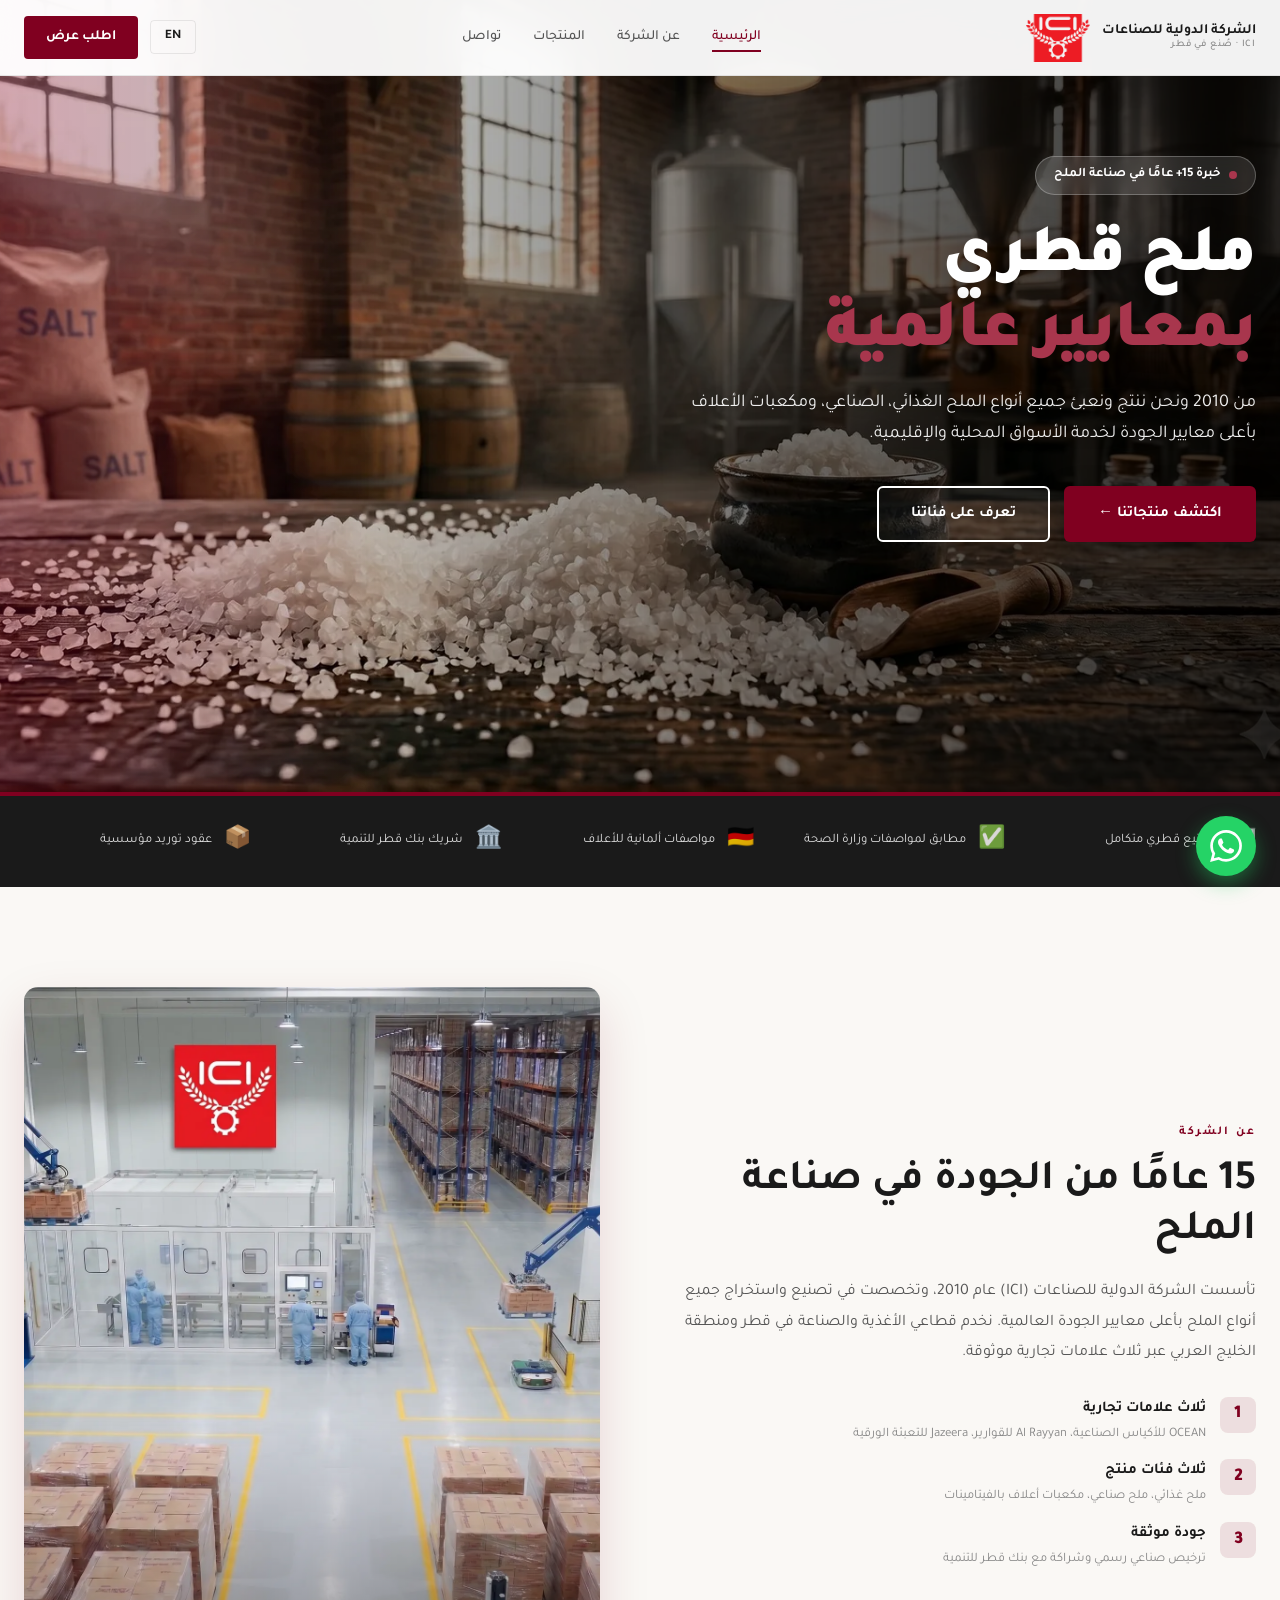
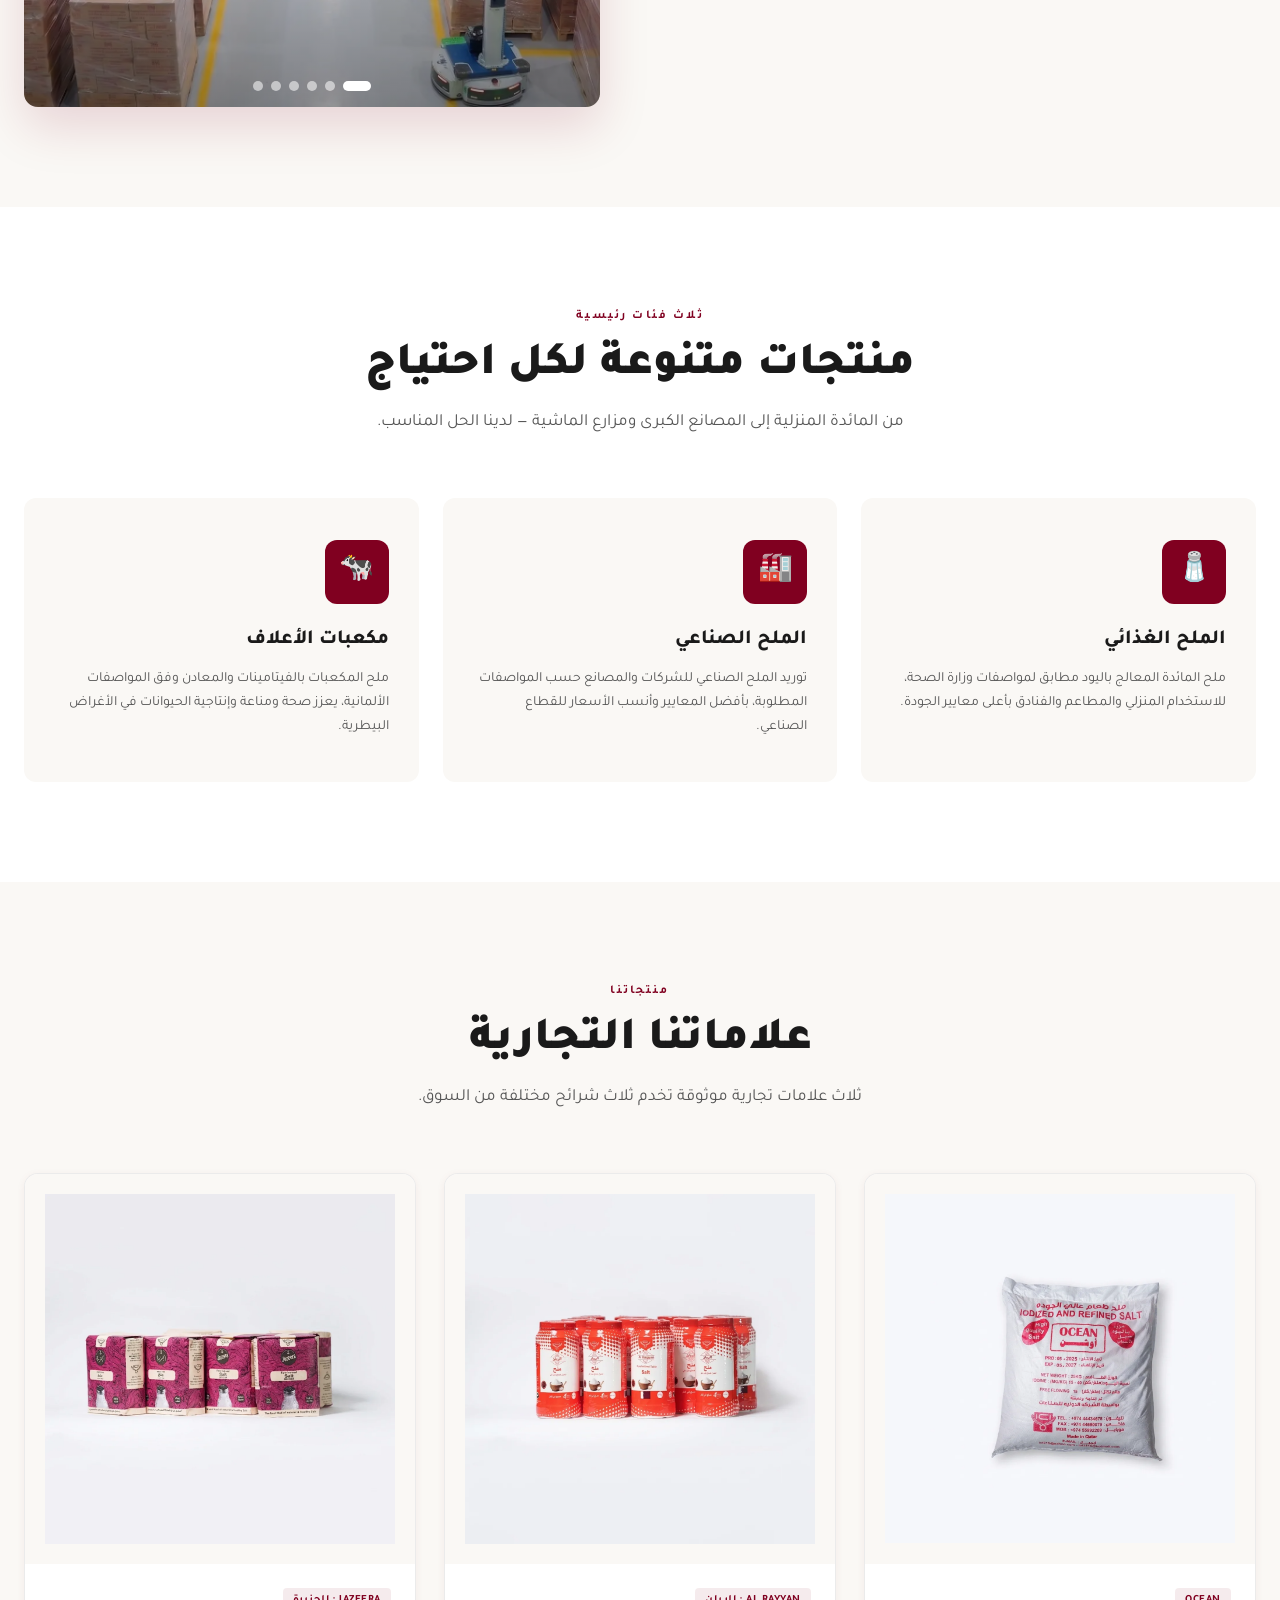
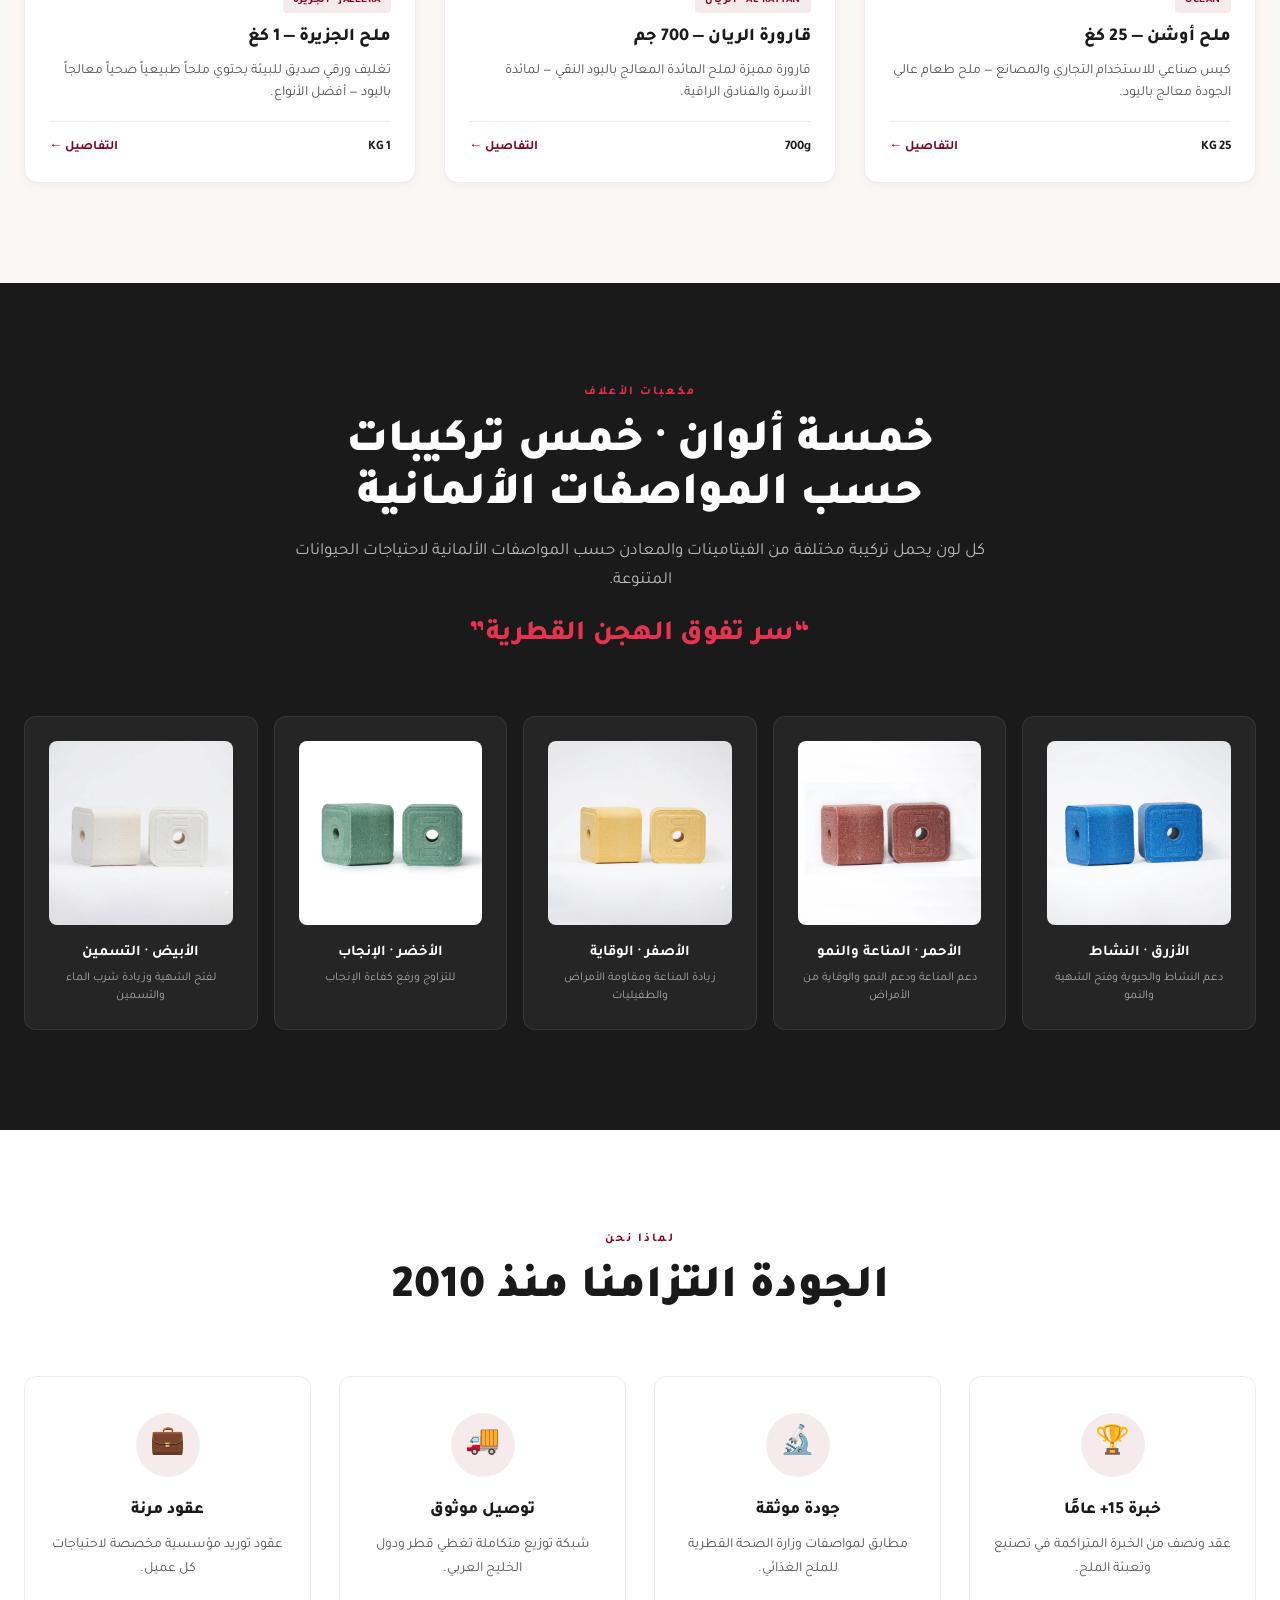
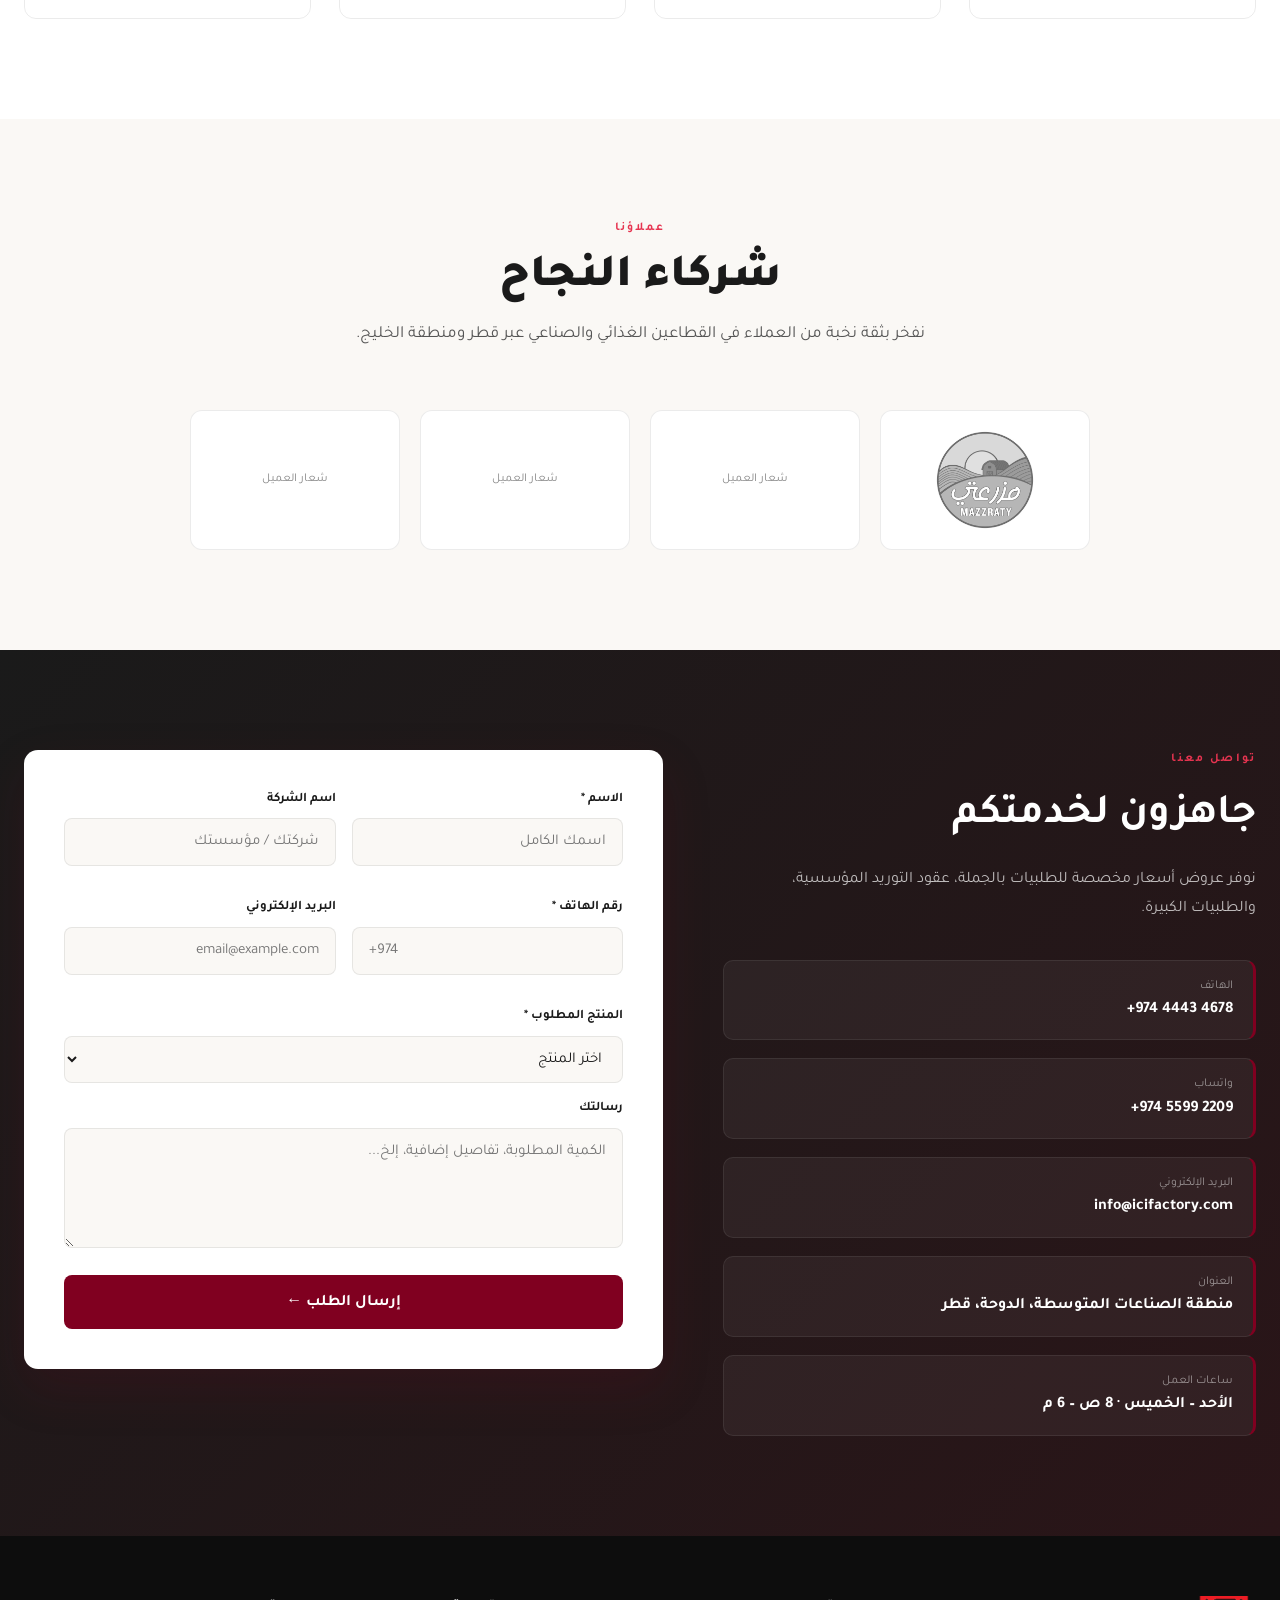
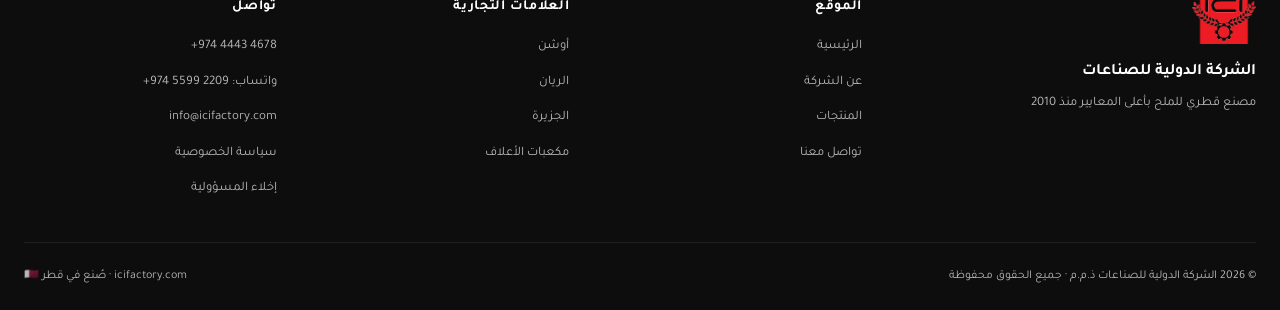
==== commit c06f0e68: "Add files via upload" ====
--- a/index.html
+++ b/index.html
@@ -155,13 +155,19 @@
       </div>
 
       <div class="about-visual carousel" data-animate>
-        <img src="assets/images/factory/warehouse-bags.webp" class="carousel-slide active" alt="ICI Factory - salt bags">
-        <img src="assets/images/factory/warehouse-boxes.webp" class="carousel-slide" alt="ICI Factory - packaging">
-        <img src="assets/images/factory/warehouse-bags-2.webp" class="carousel-slide" alt="ICI Factory - salt cubes warehouse">
+        <img src="assets/images/factory/1kgx10-2.webp" class="carousel-slide active" alt="ICI automated warehouse">
+        <img src="assets/images/factory/25kg.webp" class="carousel-slide" alt="OCEAN 25kg salt bags ready for shipment">
+        <img src="assets/images/factory/Cubes3.webp" class="carousel-slide" alt="ICI global distribution hub - feed cubes">
+        <img src="assets/images/factory/1kgx10-4.webp" class="carousel-slide" alt="ICI packaging pallets warehouse">
+        <img src="assets/images/factory/1kgx10-5.webp" class="carousel-slide" alt="Jazeera salt production line">
+        <img src="assets/images/factory/Cubes.webp" class="carousel-slide" alt="ICI colored feed cubes display">
         <div class="carousel-dots">
           <button class="carousel-dot active" data-slide="0" aria-label="Image 1"></button>
           <button class="carousel-dot" data-slide="1" aria-label="Image 2"></button>
           <button class="carousel-dot" data-slide="2" aria-label="Image 3"></button>
+          <button class="carousel-dot" data-slide="3" aria-label="Image 4"></button>
+          <button class="carousel-dot" data-slide="4" aria-label="Image 5"></button>
+          <button class="carousel-dot" data-slide="5" aria-label="Image 6"></button>
         </div>
       </div>
     </div>
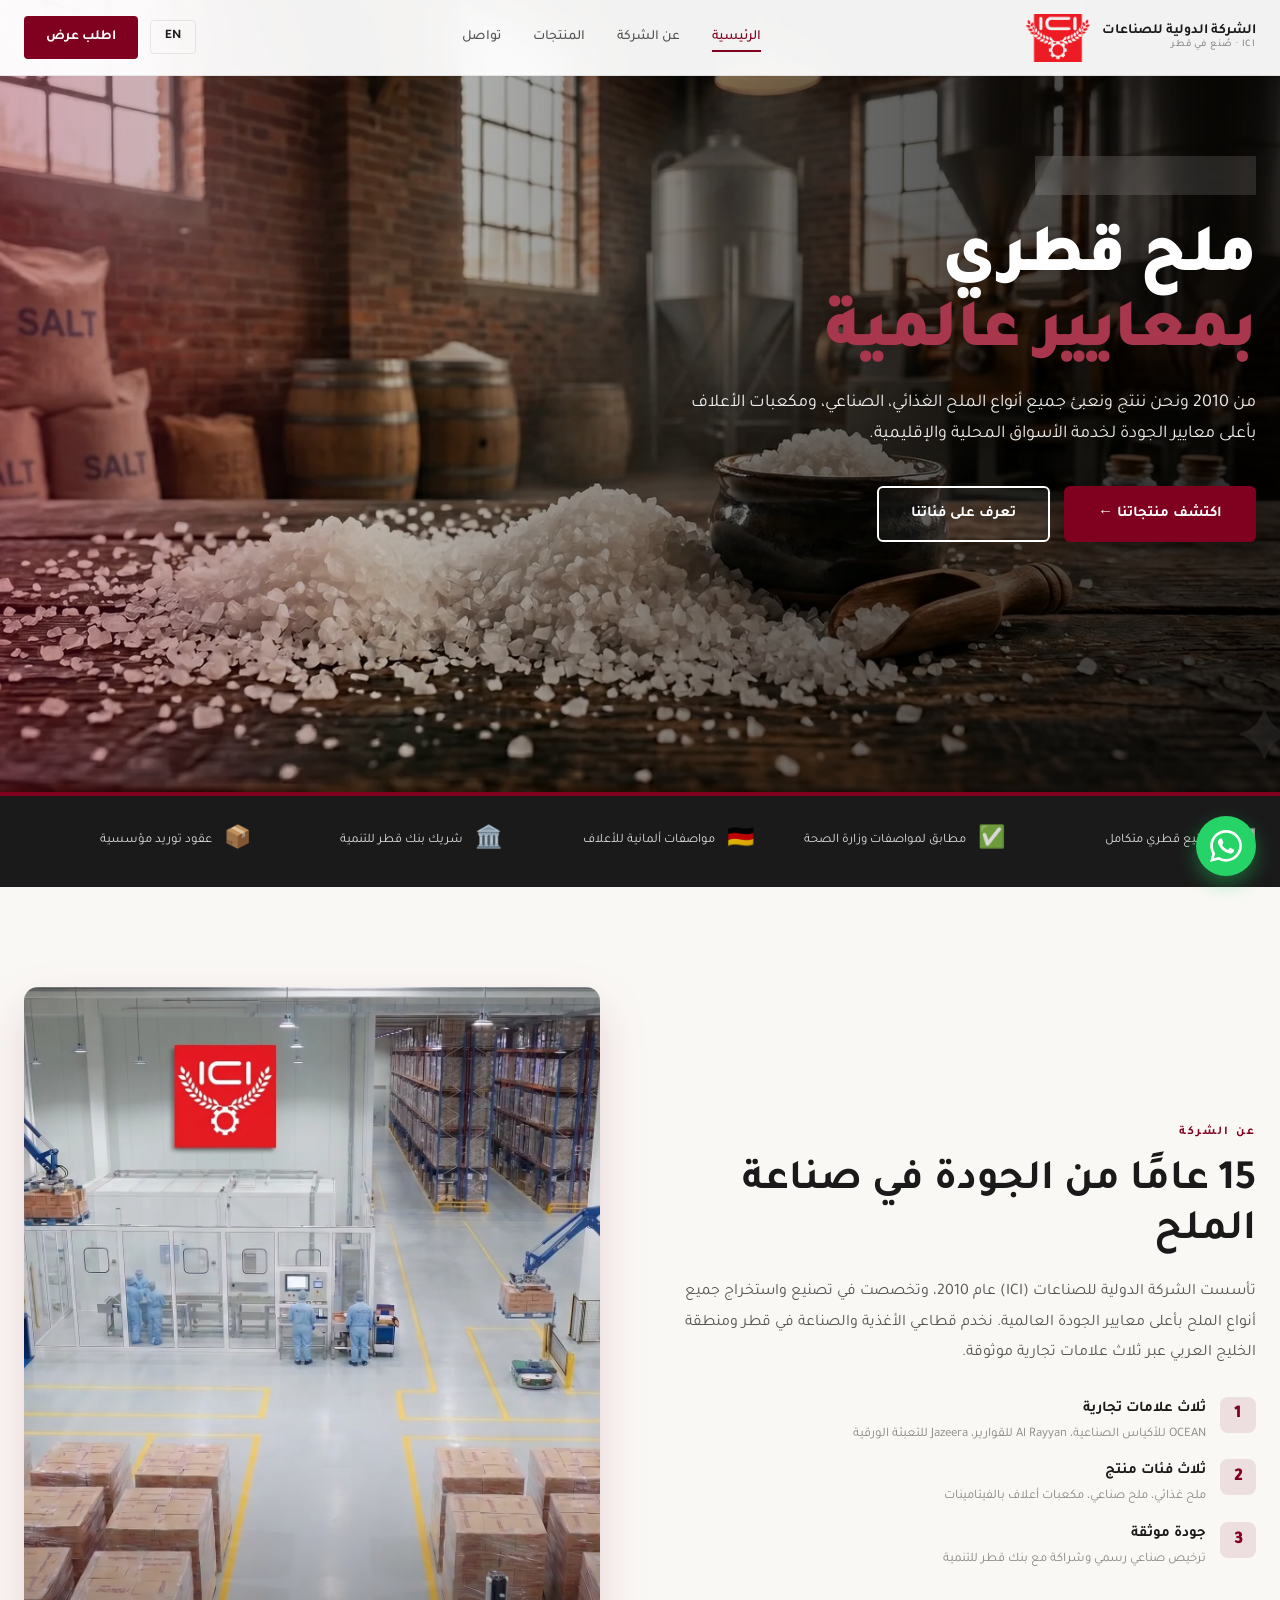
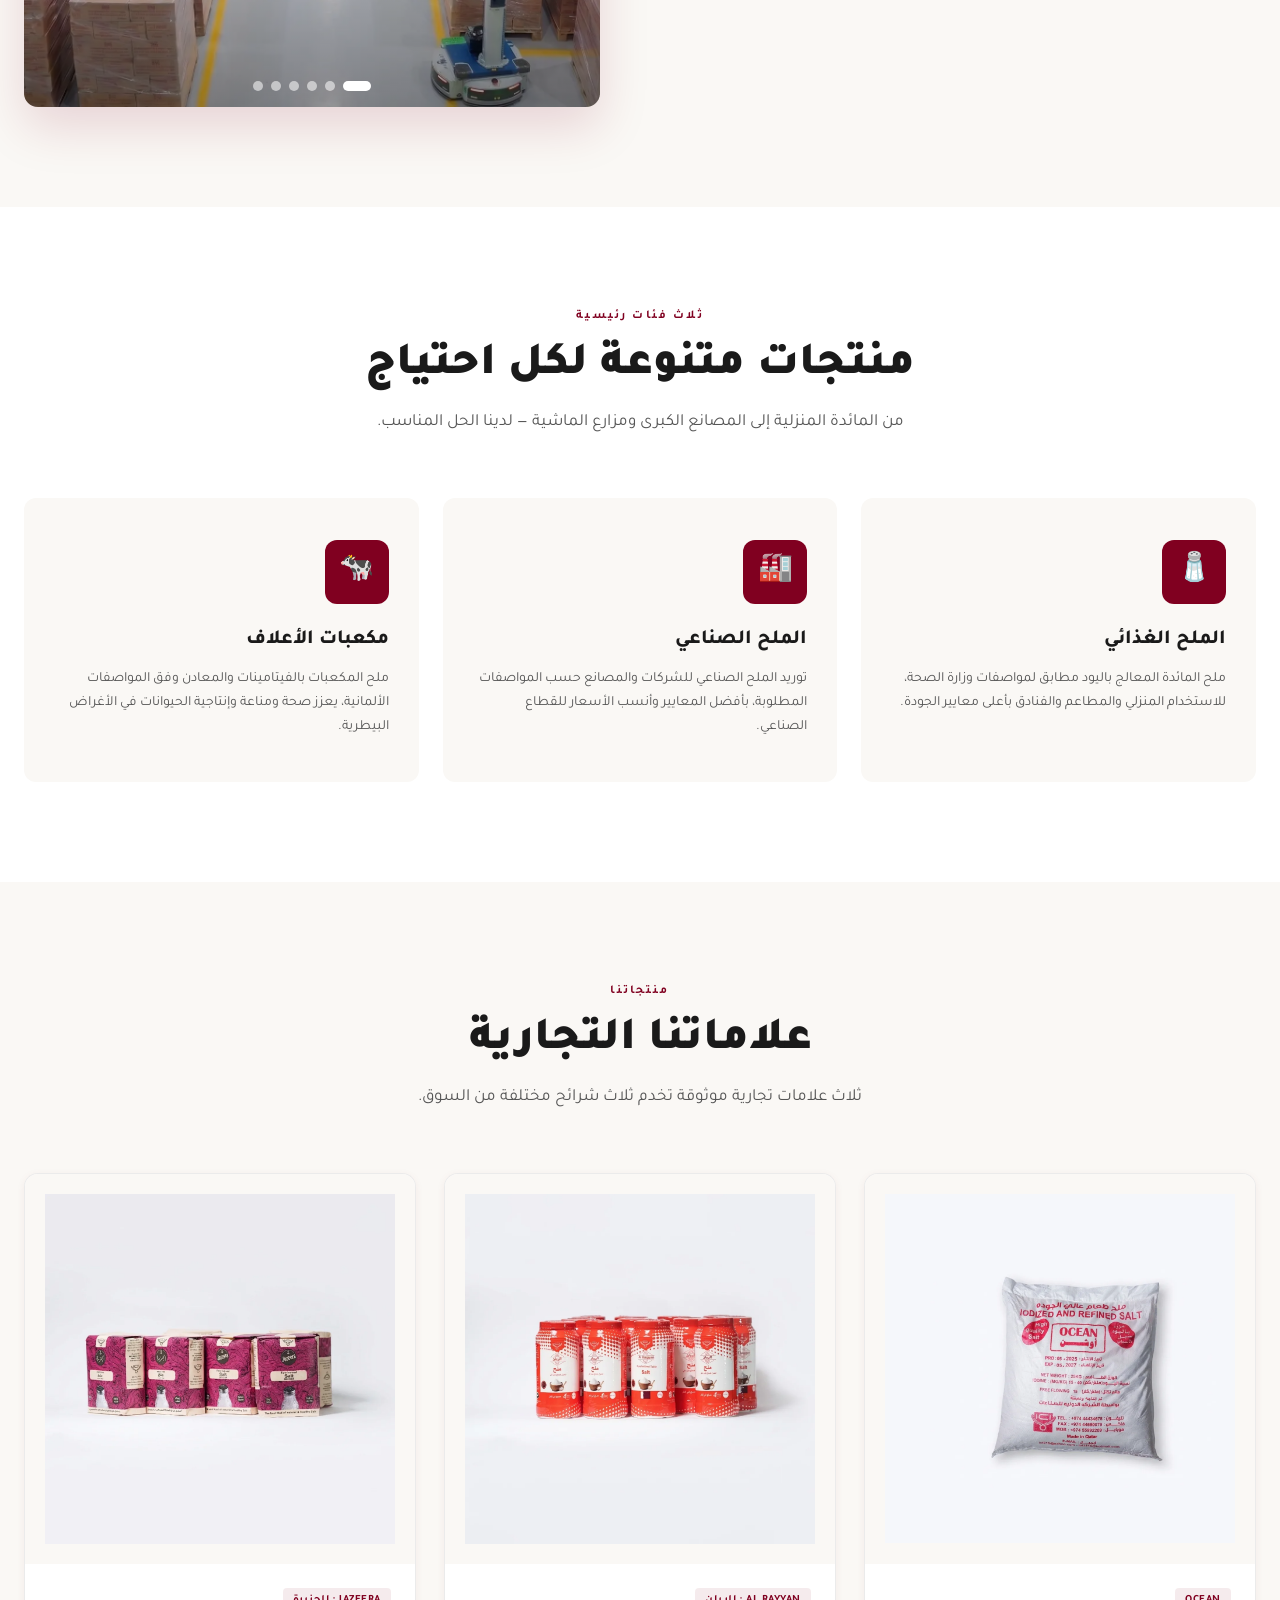
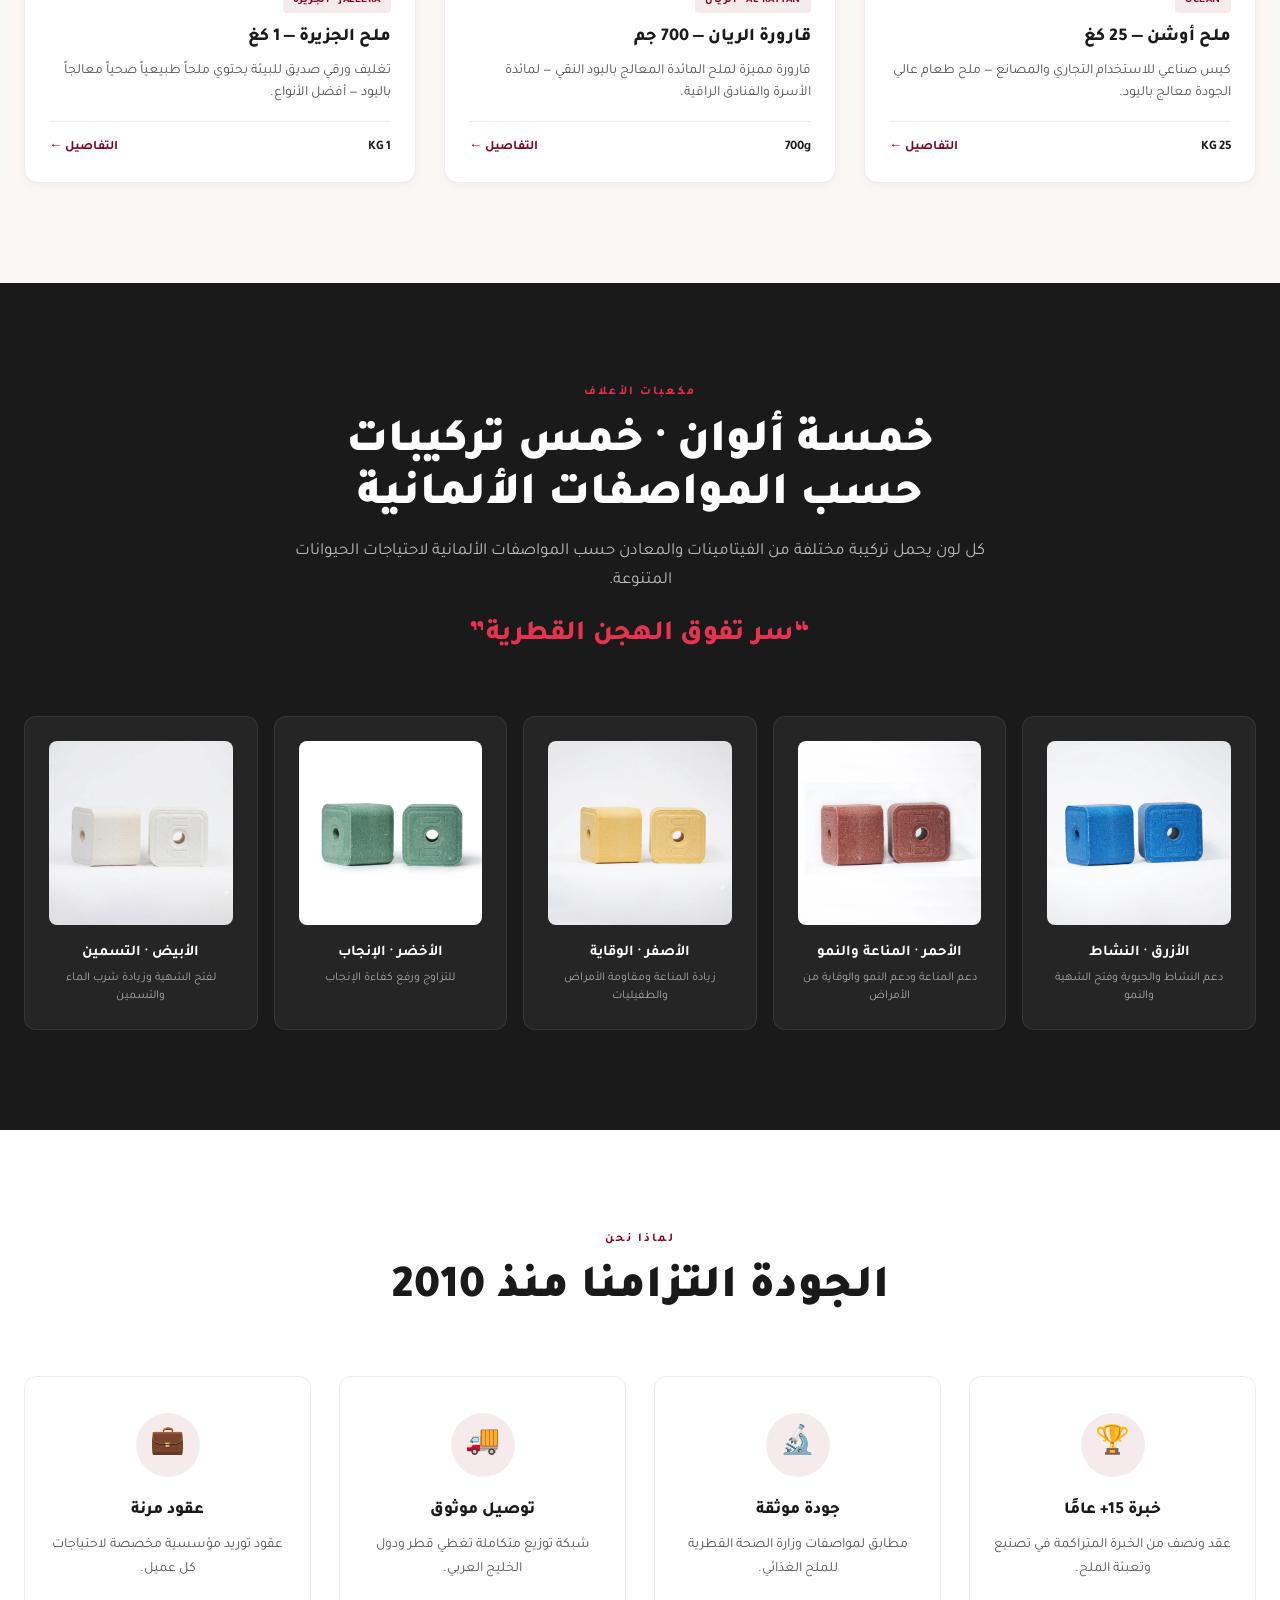
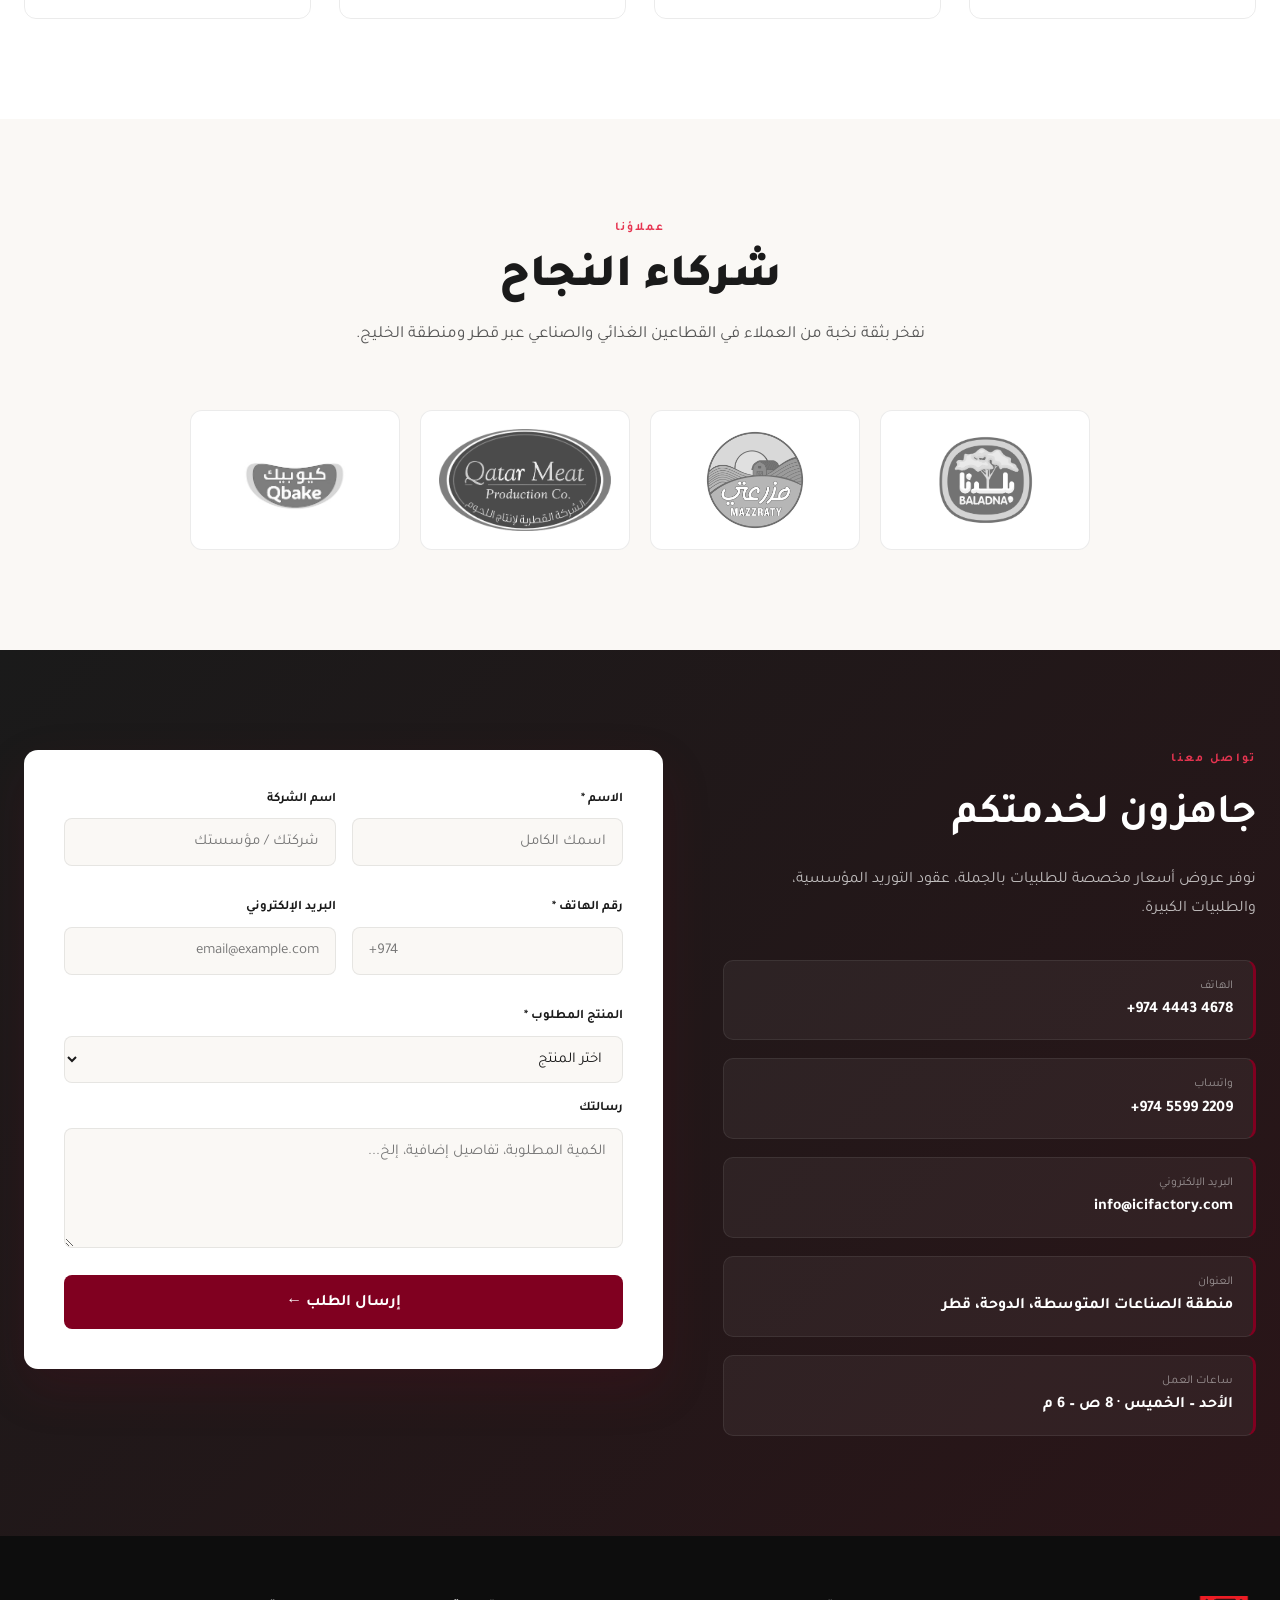
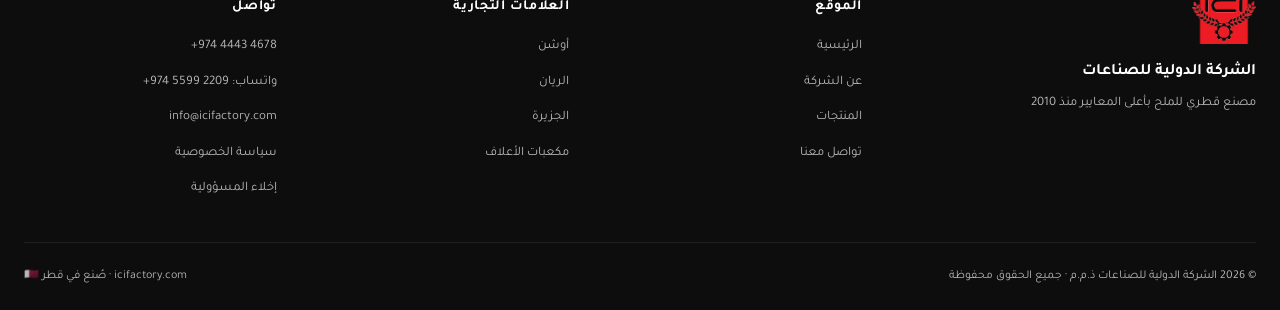
==== commit 40ece427: "Update index.html" ====
--- a/index.html
+++ b/index.html
@@ -354,10 +354,10 @@
     </div>
 
     <div class="clients-grid clients-grid-4" data-animate>
+      <div class="client-logo"><img src="assets/images/clients/Baladna_dairy_producer_logo.svg.webp" alt="بلدنا Baladna"></div>
       <div class="client-logo"><img src="assets/images/clients/mazzraty.webp" alt="مزرعتي Mazzraty"></div>
-      <div class="client-logo"><span data-ar="شعار العميل" data-en="Client Logo">شعار العميل</span></div>
-      <div class="client-logo"><span data-ar="شعار العميل" data-en="Client Logo">شعار العميل</span></div>
-      <div class="client-logo"><span data-ar="شعار العميل" data-en="Client Logo">شعار العميل</span></div>
+      <div class="client-logo"><img src="assets/images/clients/qatarmeat-logo.webp" alt="Qatar Meat Production Co. الشركة القطرية لإنتاج اللحوم"></div>
+      <div class="client-logo"><img src="assets/images/clients/qbake.webp" alt="كيو بيك Qbake"></div>
     </div>
   </div>
 </section>
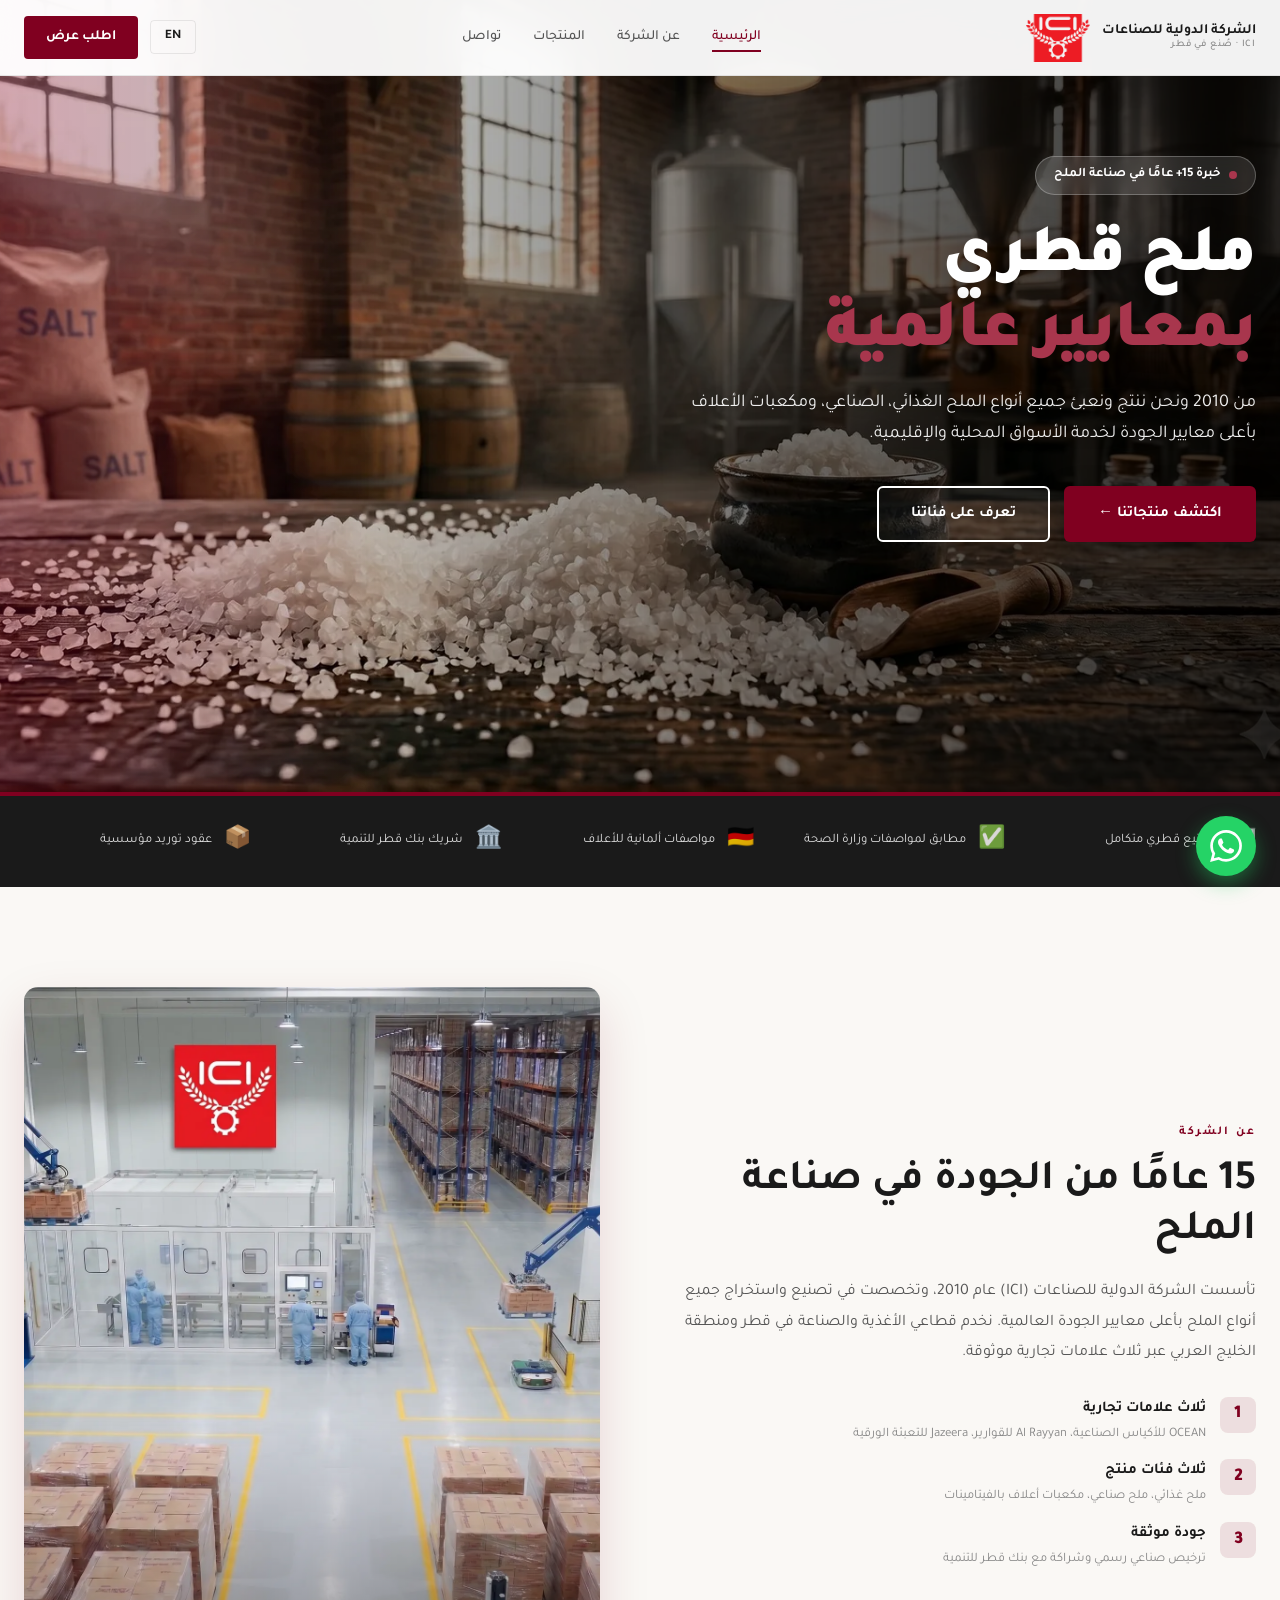
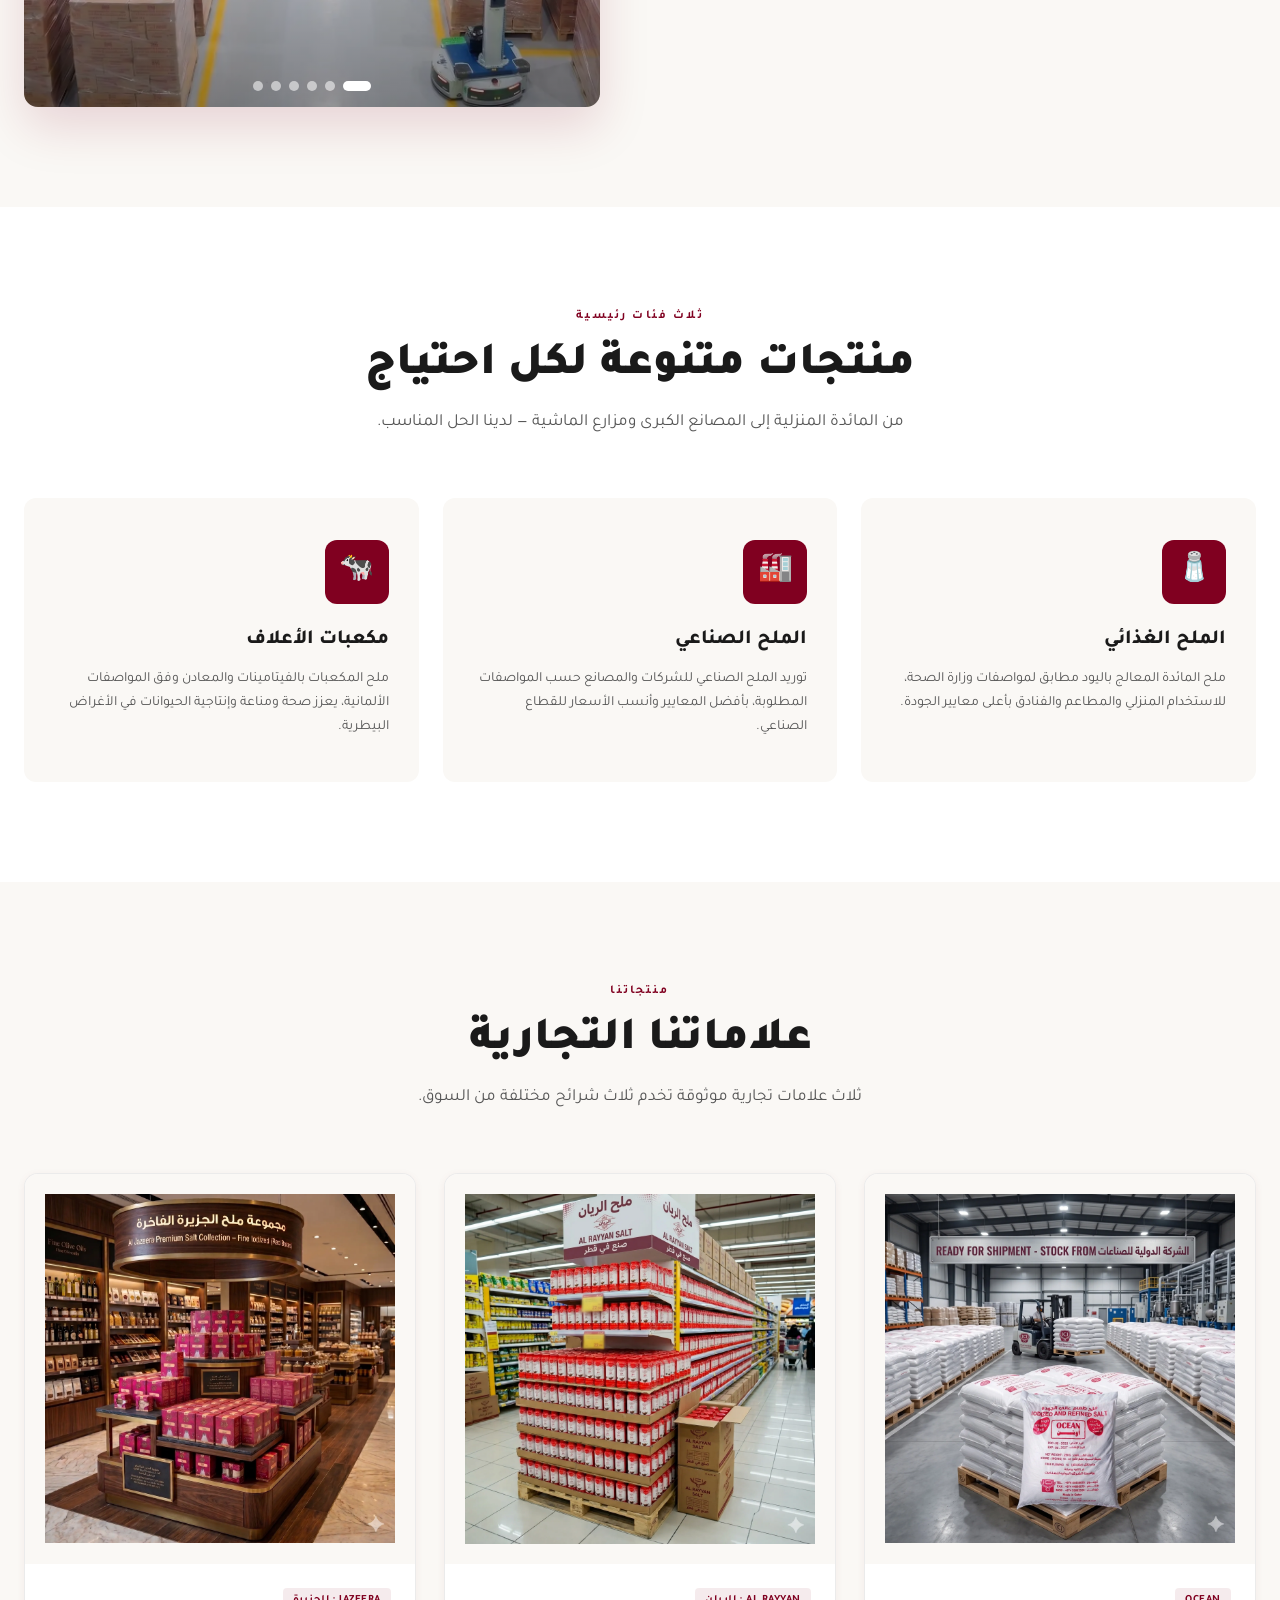
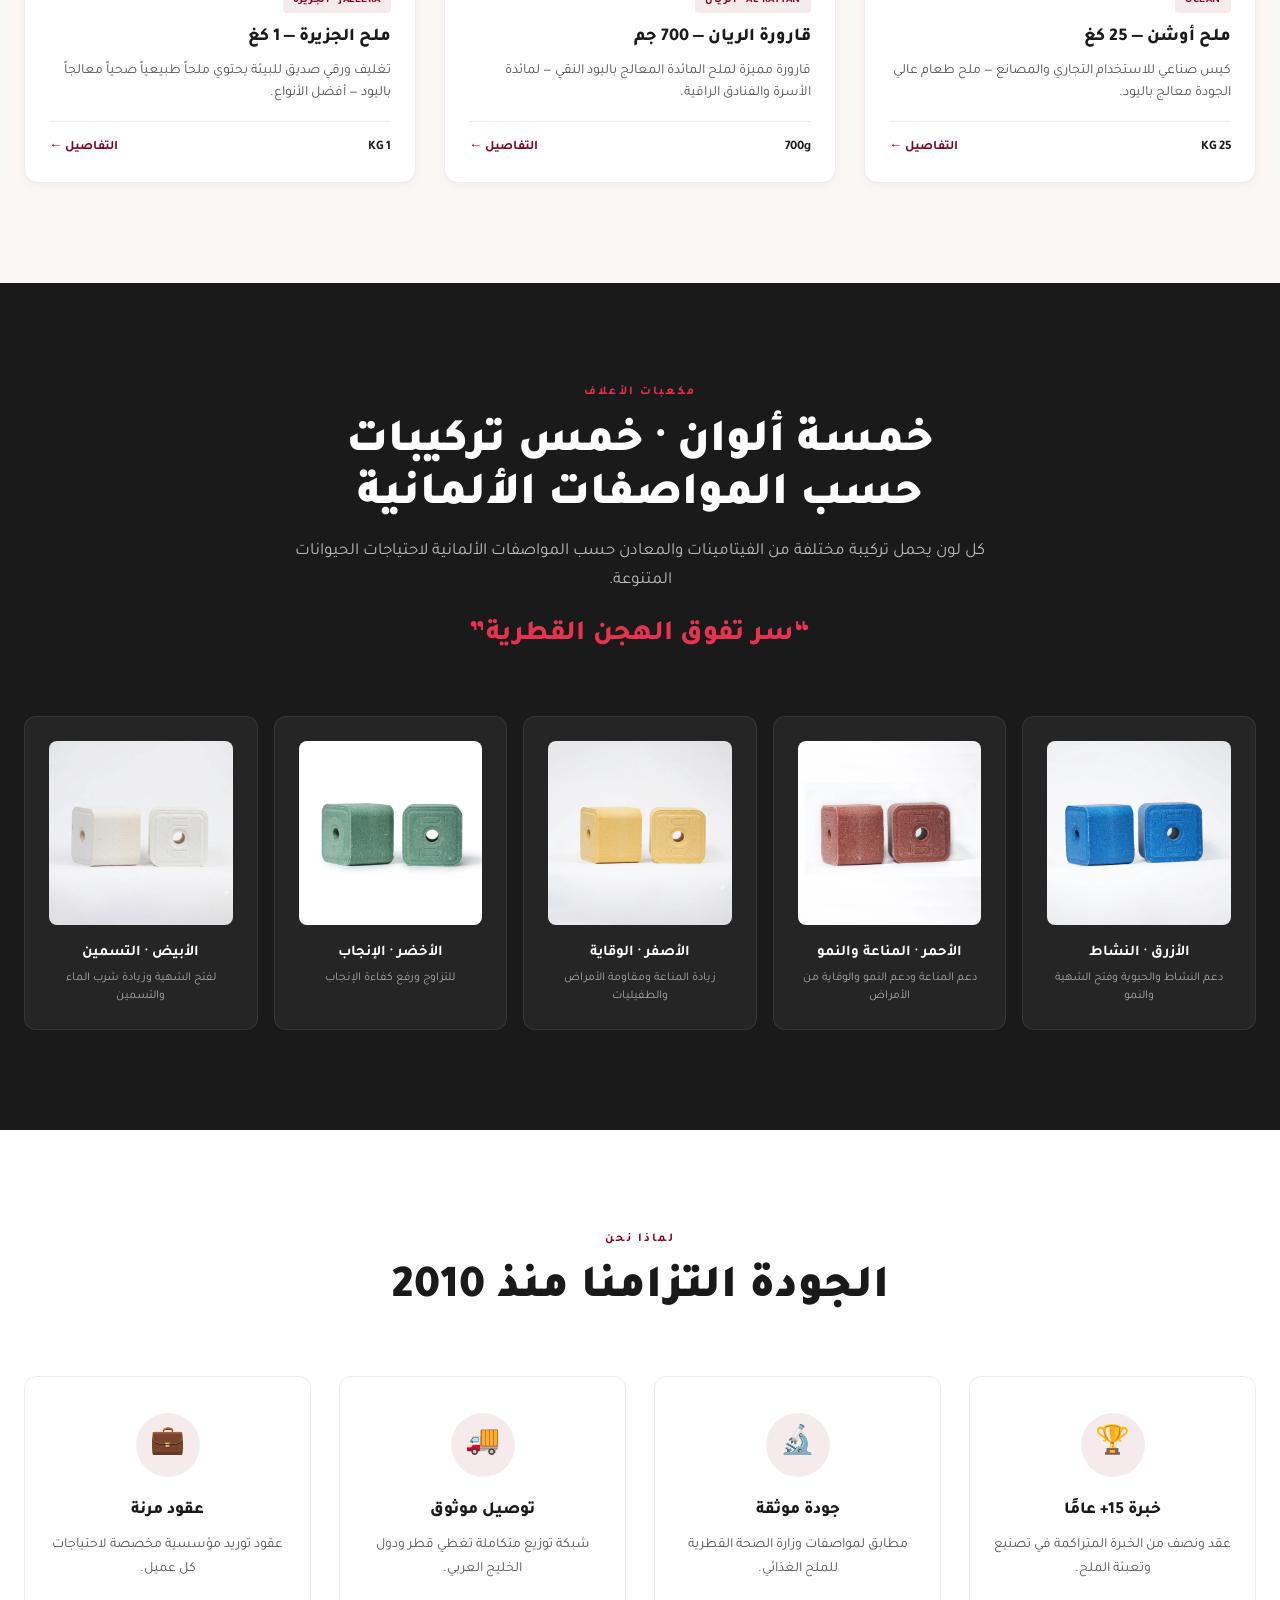
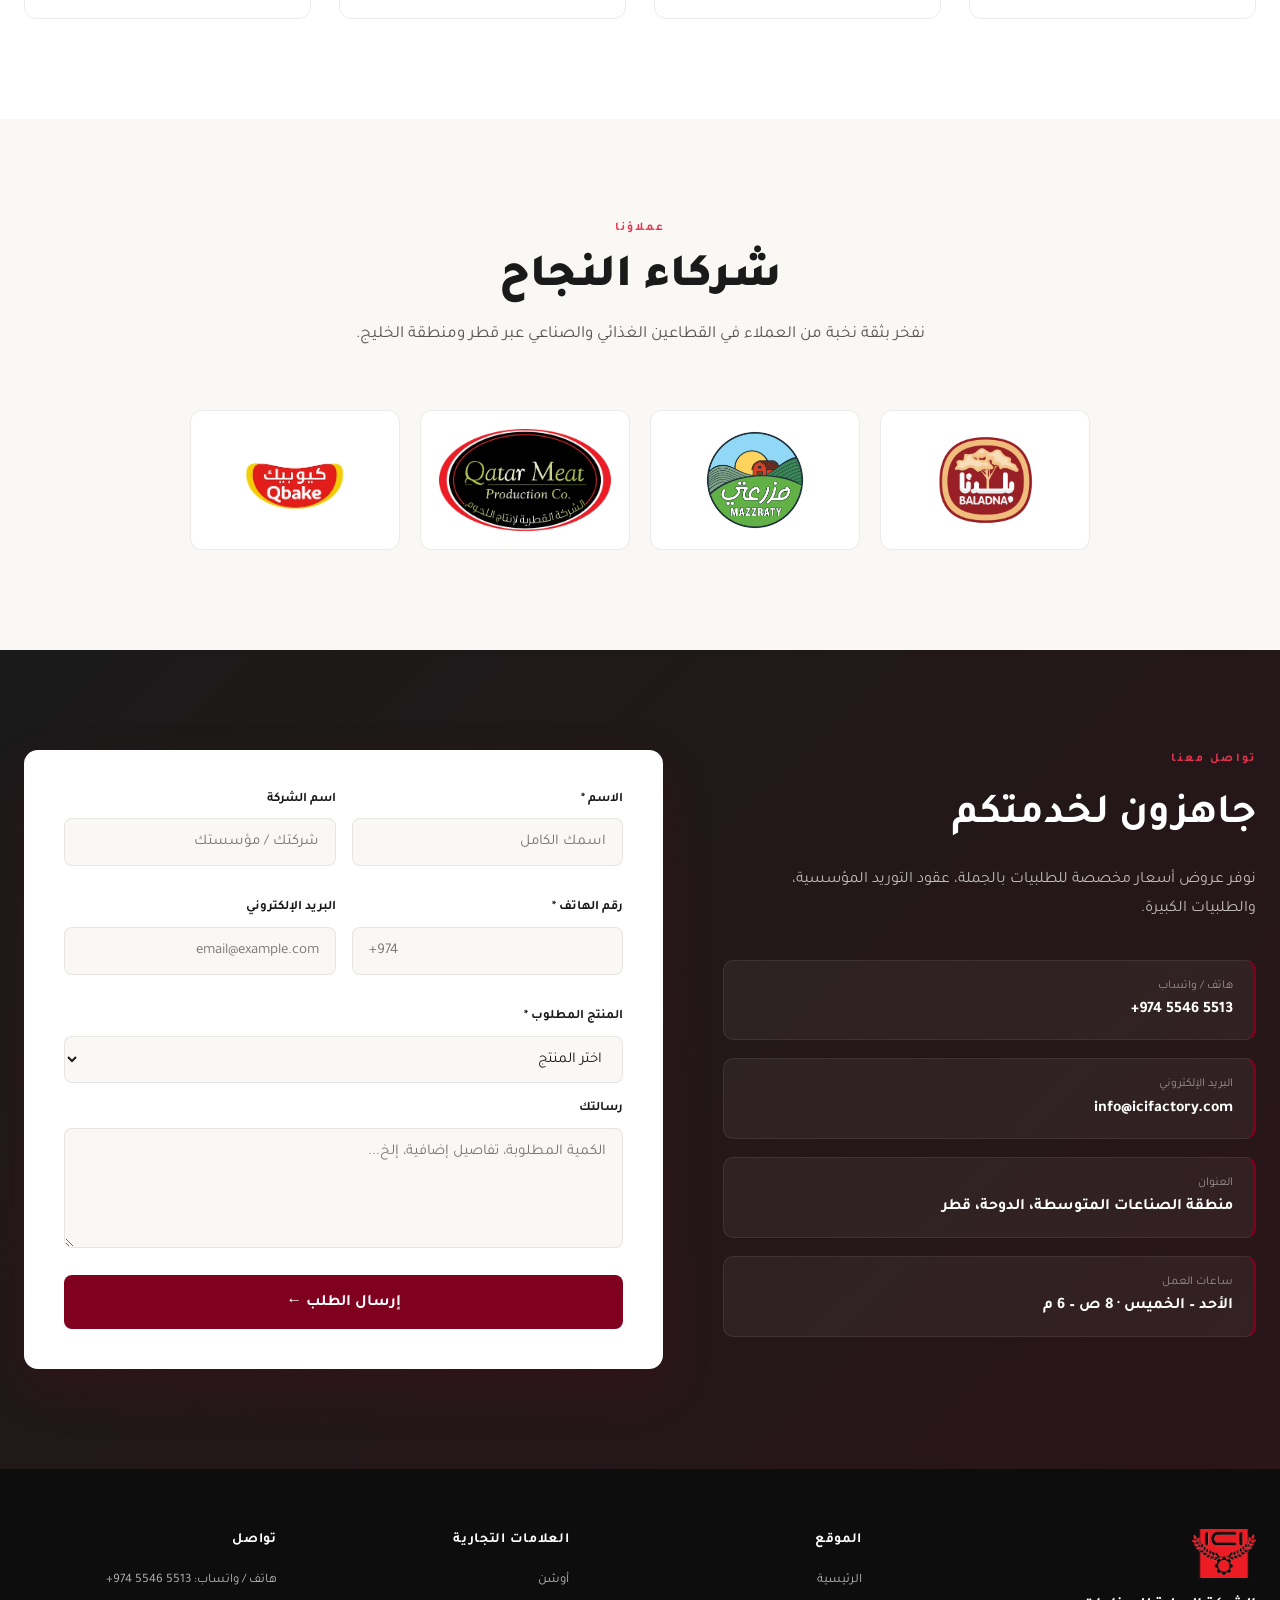
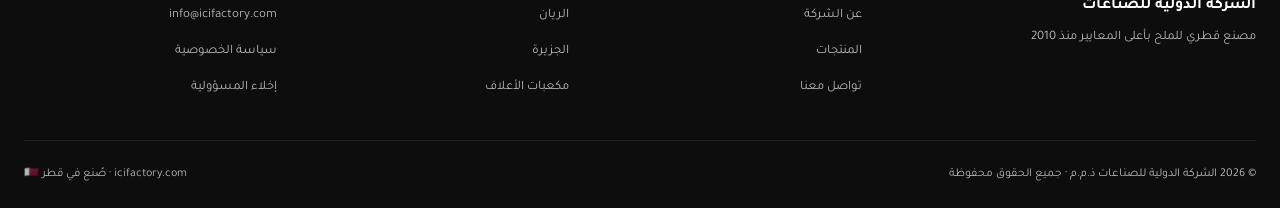
==== commit 1f337e39: "Add files via upload" ====
--- a/index.html
+++ b/index.html
@@ -44,7 +44,7 @@
     },
     "contactPoint": [{
       "@type": "ContactPoint",
-      "telephone": "+974-44434678",
+      "telephone": "+974-55465513",
       "contactType": "sales",
       "email": "info@icifactory.com",
       "availableLanguage": ["Arabic", "English"]
@@ -220,7 +220,10 @@
 
     <div class="product-grid">
       <a href="products.html#ocean" class="product-card" data-animate>
-        <div class="product-image"><img src="assets/images/products/ocean-25kg.webp" alt="OCEAN 25kg salt bag"></div>
+        <div class="product-image hover-swap">
+          <img src="assets/images/products/25kg.webp" class="img-default" alt="OCEAN 25kg salt bags warehouse">
+          <img src="assets/images/products/ocean-25kg.webp" class="img-hover" alt="OCEAN 25kg salt bag">
+        </div>
         <div class="product-info">
           <span class="product-tag">OCEAN</span>
           <h3 data-ar="ملح أوشن — 25 كغ" data-en="OCEAN Salt — 25 KG">ملح أوشن — 25 كغ</h3>
@@ -234,7 +237,7 @@
 
       <a href="products.html#alrayyan" class="product-card" data-animate>
         <div class="product-image hover-swap">
-          <img src="assets/images/products/alrayyan-stack.webp" class="img-default" alt="Al Rayyan salt bottles">
+          <img src="assets/images/products/700g.webp" class="img-default" alt="Al Rayyan salt bottles display">
           <img src="assets/images/products/alrayyan-bottle.webp" class="img-hover" alt="Al Rayyan salt bottle">
         </div>
         <div class="product-info">
@@ -250,7 +253,7 @@
 
       <a href="products.html#jazeera" class="product-card" data-animate>
         <div class="product-image hover-swap">
-          <img src="assets/images/products/jazeera-row.webp" class="img-default" alt="Jazeera salt packs">
+          <img src="assets/images/products/1kg.webp" class="img-default" alt="Jazeera salt packs display">
           <img src="assets/images/products/jazeera-1kg.webp" class="img-hover" alt="Jazeera salt 1kg">
         </div>
         <div class="product-info">
@@ -372,16 +375,10 @@
         <p data-ar="نوفر عروض أسعار مخصصة للطلبيات بالجملة، عقود التوريد المؤسسية، والطلبيات الكبيرة." data-en="We provide customized quotes for bulk orders, institutional supply contracts, and large orders.">نوفر عروض أسعار مخصصة للطلبيات بالجملة، عقود التوريد المؤسسية، والطلبيات الكبيرة.</p>
 
         <div class="contact-details">
-          <a href="tel:+97444434678" class="contact-detail">
+          <a href="tel:+97455465513" class="contact-detail">
             <div class="contact-detail-text">
-              <div class="label" data-ar="الهاتف" data-en="Phone">الهاتف</div>
-              <div class="value"><span class="ltr-num">+974 4443 4678</span></div>
-            </div>
-          </a>
-          <a href="https://wa.me/97455992209" target="_blank" class="contact-detail">
-            <div class="contact-detail-text">
-              <div class="label" data-ar="واتساب" data-en="WhatsApp">واتساب</div>
-              <div class="value"><span class="ltr-num">+974 5599 2209</span></div>
+              <div class="label" data-ar="هاتف / واتساب" data-en="Phone / WhatsApp">هاتف / واتساب</div>
+              <div class="value"><span class="ltr-num">+974 5546 5513</span></div>
             </div>
           </a>
           <a href="mailto:info@icifactory.com" class="contact-detail">
@@ -482,8 +479,7 @@
       <div class="footer-col">
         <h5 data-ar="تواصل" data-en="Contact">تواصل</h5>
         <ul>
-          <li><a href="tel:+97444434678"><span class="ltr-num">+974 4443 4678</span></a></li>
-          <li><a href="https://wa.me/97455992209"><span data-ar="واتساب" data-en="WhatsApp">واتساب</span>: <span class="ltr-num">+974 5599 2209</span></a></li>
+          <li><a href="tel:+97455465513"><span data-ar="هاتف / واتساب" data-en="Phone / WhatsApp">هاتف / واتساب</span>: <span class="ltr-num">+974 5546 5513</span></a></li>
           <li><a href="mailto:info@icifactory.com"><span class="ltr-num">info@icifactory.com</span></a></li>
           <li><a href="privacy.html" data-ar="سياسة الخصوصية" data-en="Privacy Policy">سياسة الخصوصية</a></li>
           <li><a href="disclaimer.html" data-ar="إخلاء المسؤولية" data-en="Disclaimer">إخلاء المسؤولية</a></li>
@@ -498,7 +494,7 @@
 </footer>
 
 <!-- WhatsApp Float -->
-<a href="https://wa.me/97455992209?text=مرحبًا%2C%20أرغب%20في%20الاستفسار%20عن%20منتجاتكم" class="whatsapp-float" target="_blank" aria-label="WhatsApp">
+<a href="https://wa.me/97455465513?text=مرحبًا%2C%20أرغب%20في%20الاستفسار%20عن%20منتجاتكم" class="whatsapp-float" target="_blank" aria-label="WhatsApp">
   <svg width="32" height="32" viewBox="0 0 24 24" fill="currentColor"><path d="M17.472 14.382c-.297-.149-1.758-.867-2.03-.967-.273-.099-.471-.148-.67.15-.197.297-.767.966-.94 1.164-.173.199-.347.223-.644.075-.297-.15-1.255-.463-2.39-1.475-.883-.788-1.48-1.761-1.653-2.059-.173-.297-.018-.458.13-.606.134-.133.298-.347.446-.52.149-.174.198-.298.298-.497.099-.198.05-.371-.025-.52-.075-.149-.669-1.612-.916-2.207-.242-.579-.487-.5-.669-.51-.173-.008-.371-.01-.57-.01-.198 0-.52.074-.792.372-.272.297-1.04 1.016-1.04 2.479 0 1.462 1.065 2.875 1.213 3.074.149.198 2.096 3.2 5.077 4.487.709.306 1.262.489 1.694.625.712.227 1.36.195 1.871.118.571-.085 1.758-.719 2.006-1.413.248-.694.248-1.289.173-1.413-.074-.124-.272-.198-.57-.347m-5.421 7.403h-.004a9.87 9.87 0 01-5.031-1.378l-.361-.214-3.741.982.998-3.648-.235-.374a9.86 9.86 0 01-1.51-5.26c.001-5.45 4.436-9.884 9.888-9.884 2.64 0 5.122 1.03 6.988 2.898a9.825 9.825 0 012.893 6.994c-.003 5.45-4.437 9.884-9.885 9.884m8.413-18.297A11.815 11.815 0 0012.05 0C5.495 0 .16 5.335.157 11.892c0 2.096.547 4.142 1.588 5.945L.057 24l6.305-1.654a11.882 11.882 0 005.683 1.448h.005c6.554 0 11.89-5.335 11.893-11.893a11.821 11.821 0 00-3.48-8.413z"/></svg>
 </a>
 
--- a/assets/css/style.css
+++ b/assets/css/style.css
@@ -225,8 +225,8 @@
   padding: 18px; transition: all 0.25s;
 }
 .client-logo:hover { box-shadow: var(--shadow-md); transform: translateY(-3px); }
-.client-logo img { max-width: 100%; max-height: 100%; object-fit: contain; filter: grayscale(1); opacity: 0.7; transition: all 0.25s; }
-.client-logo:hover img { filter: grayscale(0); opacity: 1; }
+.client-logo img { max-width: 100%; max-height: 100%; object-fit: contain; transition: transform 0.25s; }
+.client-logo:hover img { transform: scale(1.05); }
 .client-logo span { font-size: 12px; color: var(--text-light); text-align: center; }
 @media (max-width: 900px) { .clients-grid { grid-template-columns: repeat(3, 1fr); } .clients-grid-4 { grid-template-columns: repeat(2, 1fr); } }
 @media (max-width: 480px) { .clients-grid { grid-template-columns: repeat(2, 1fr); } }
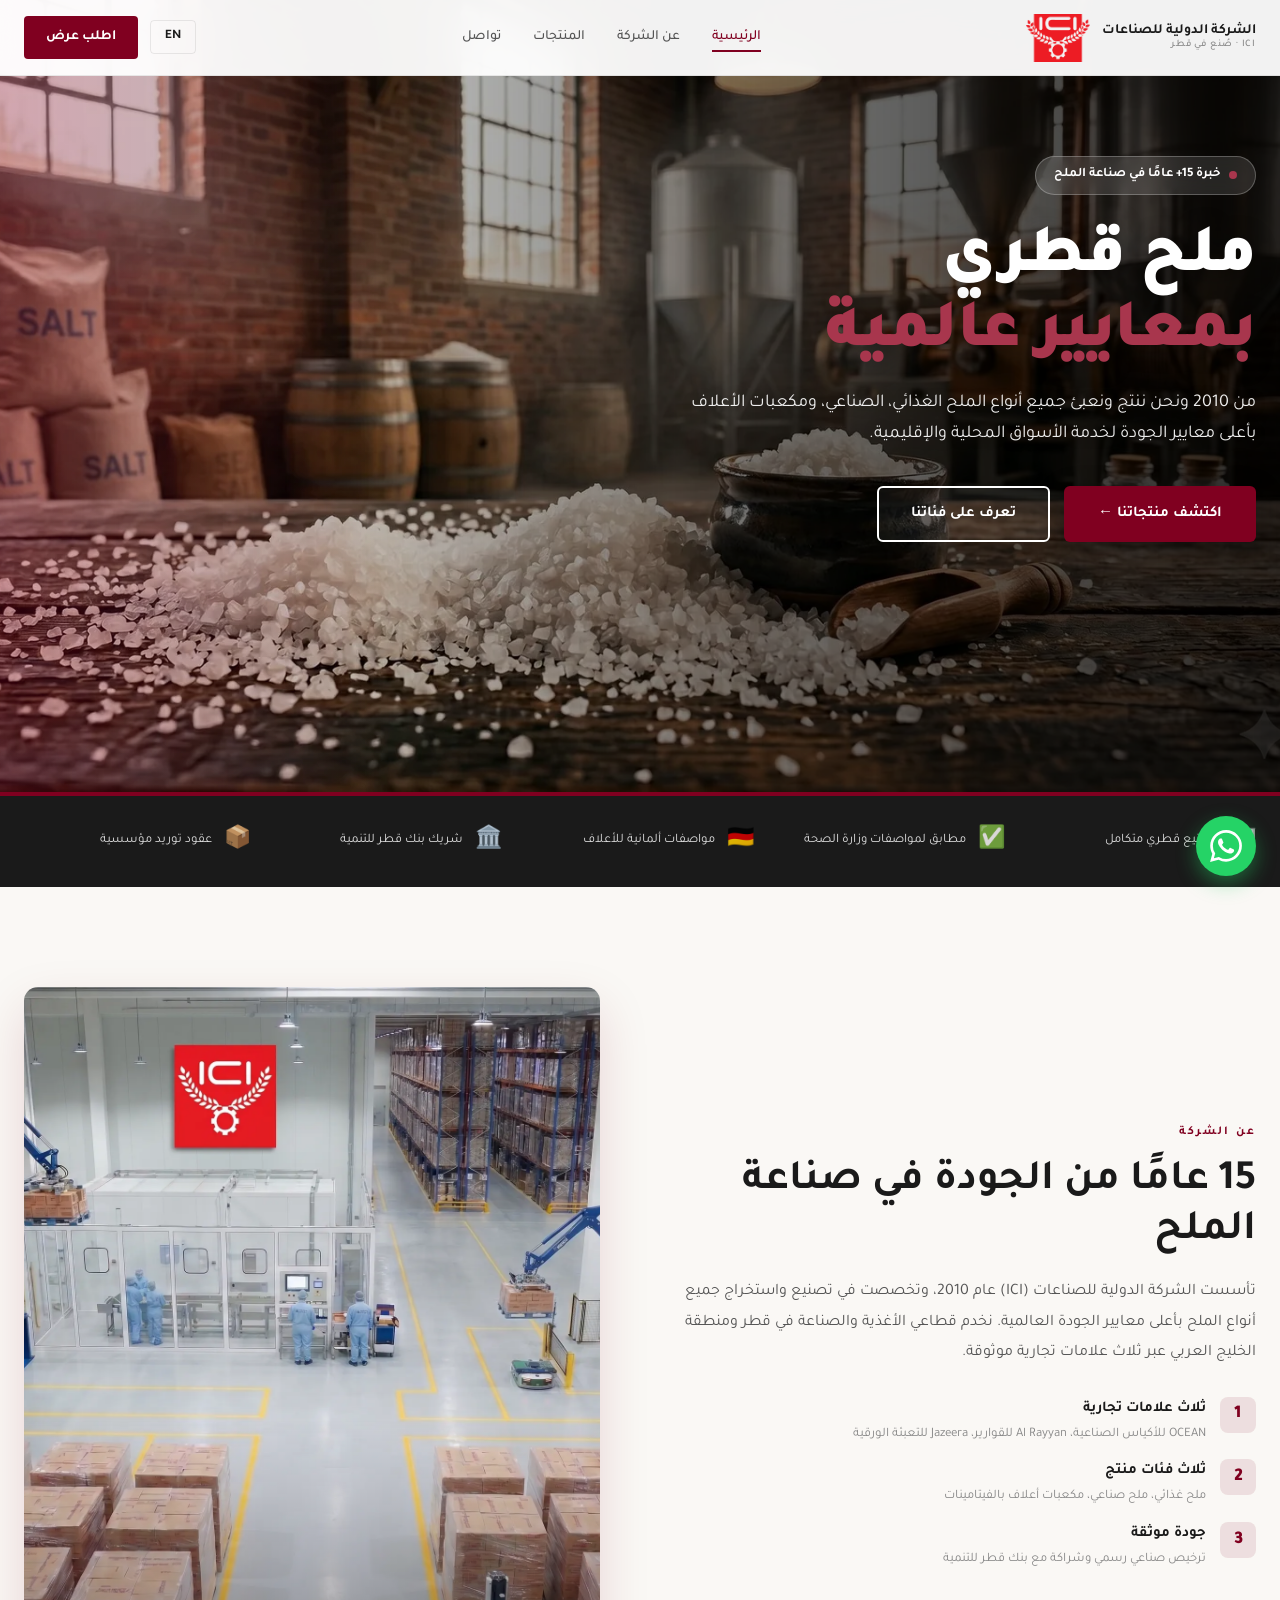
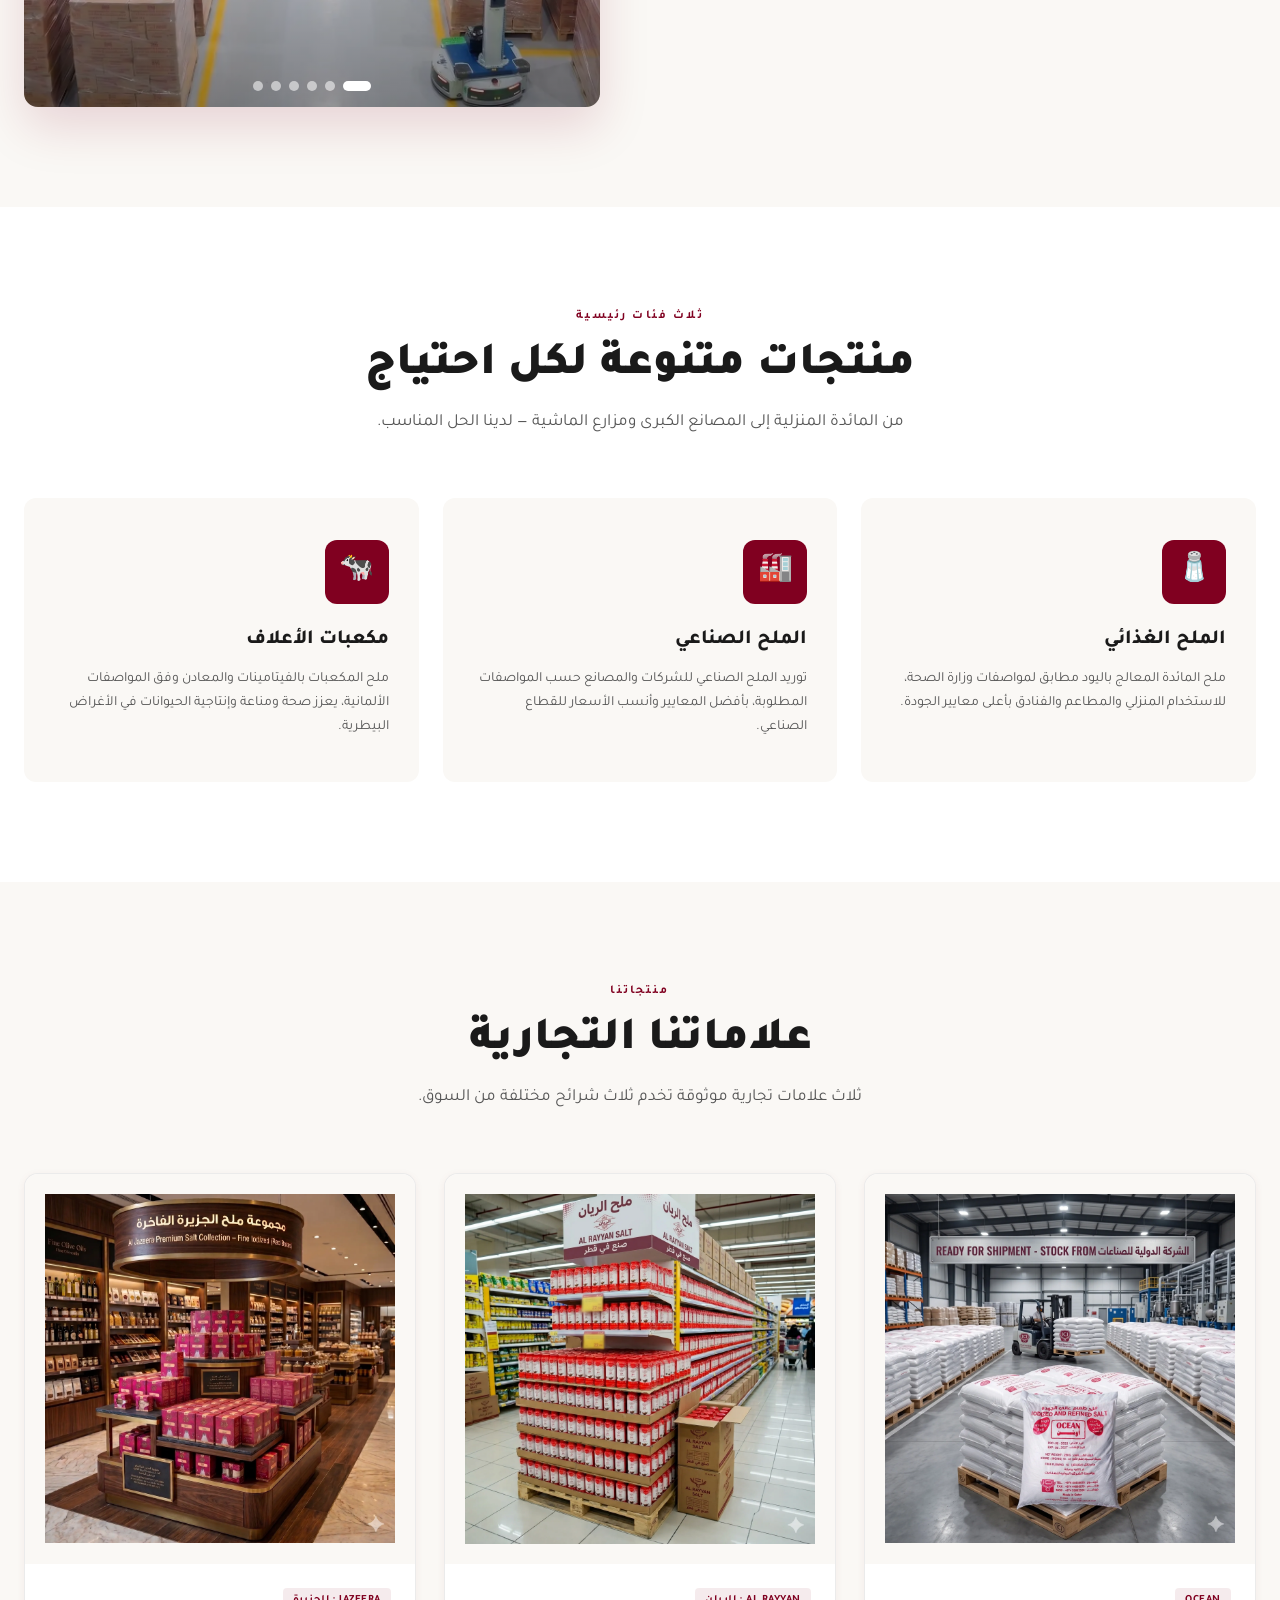
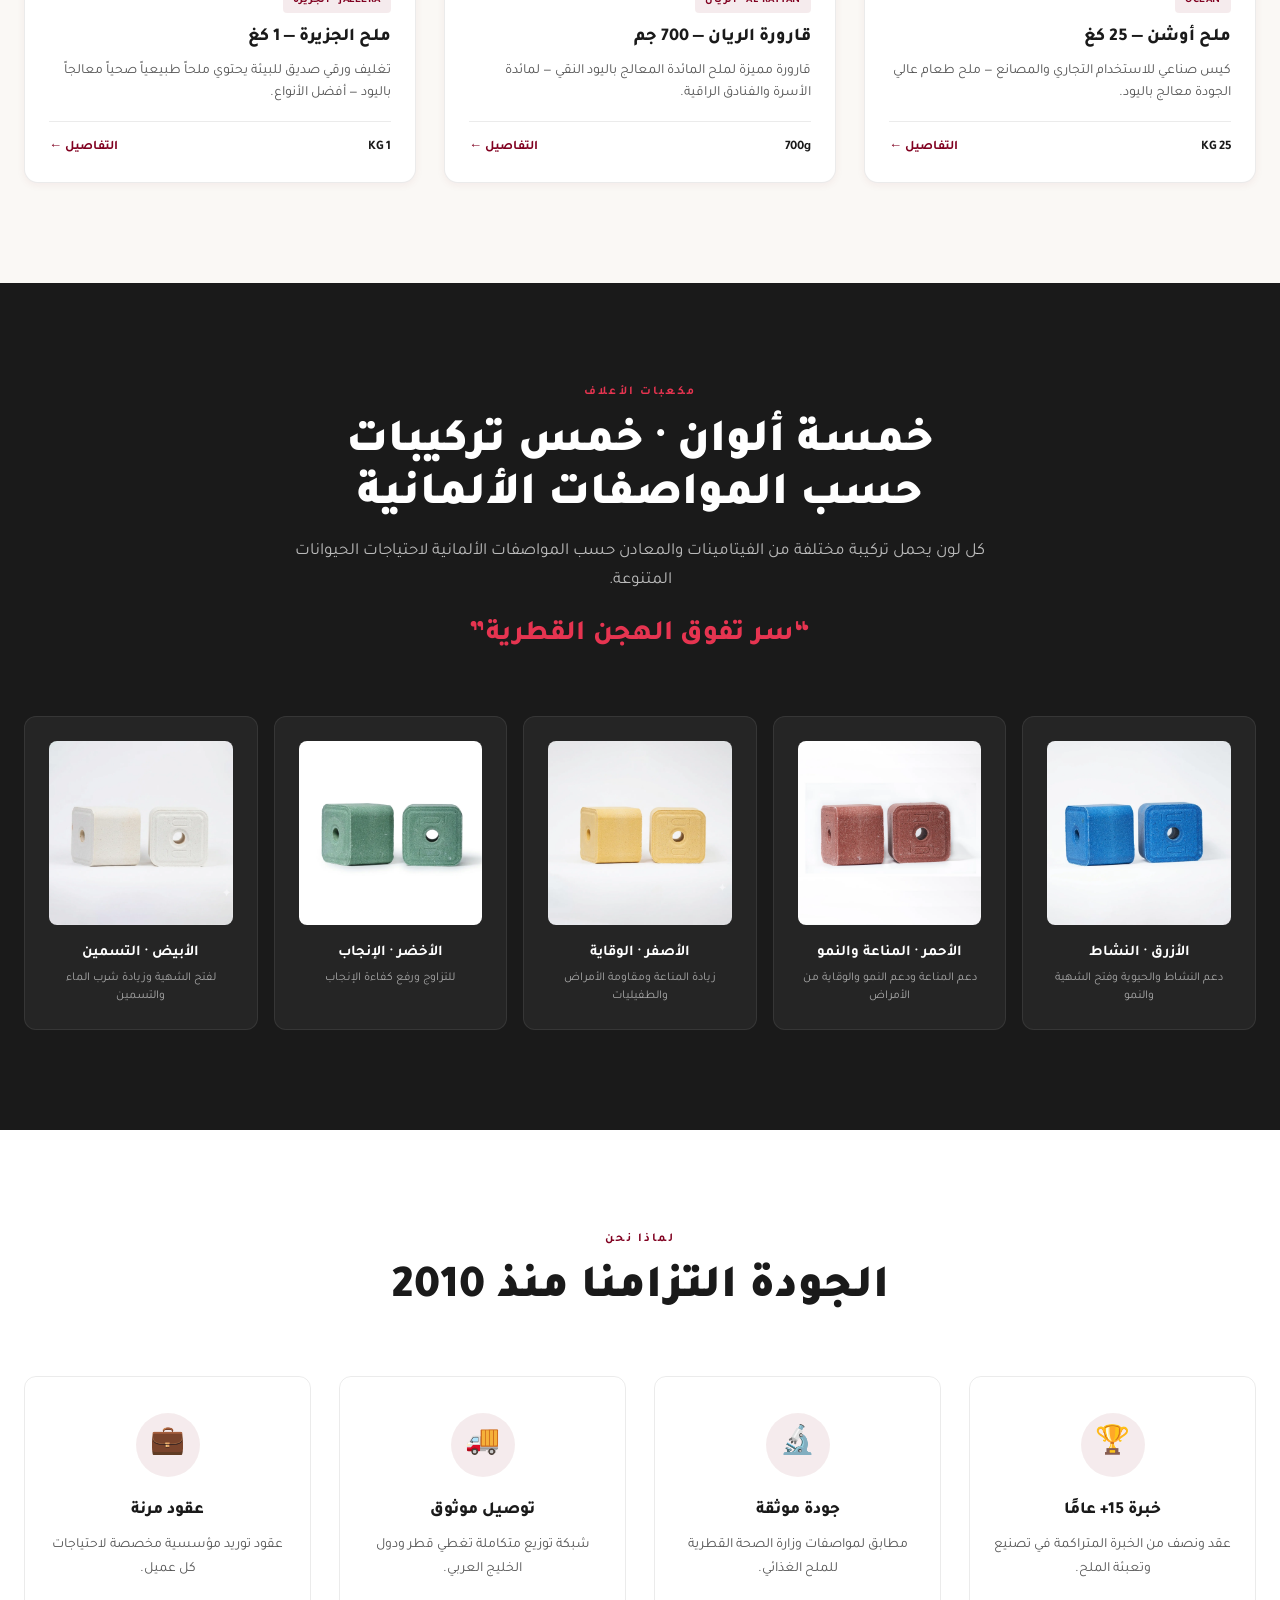
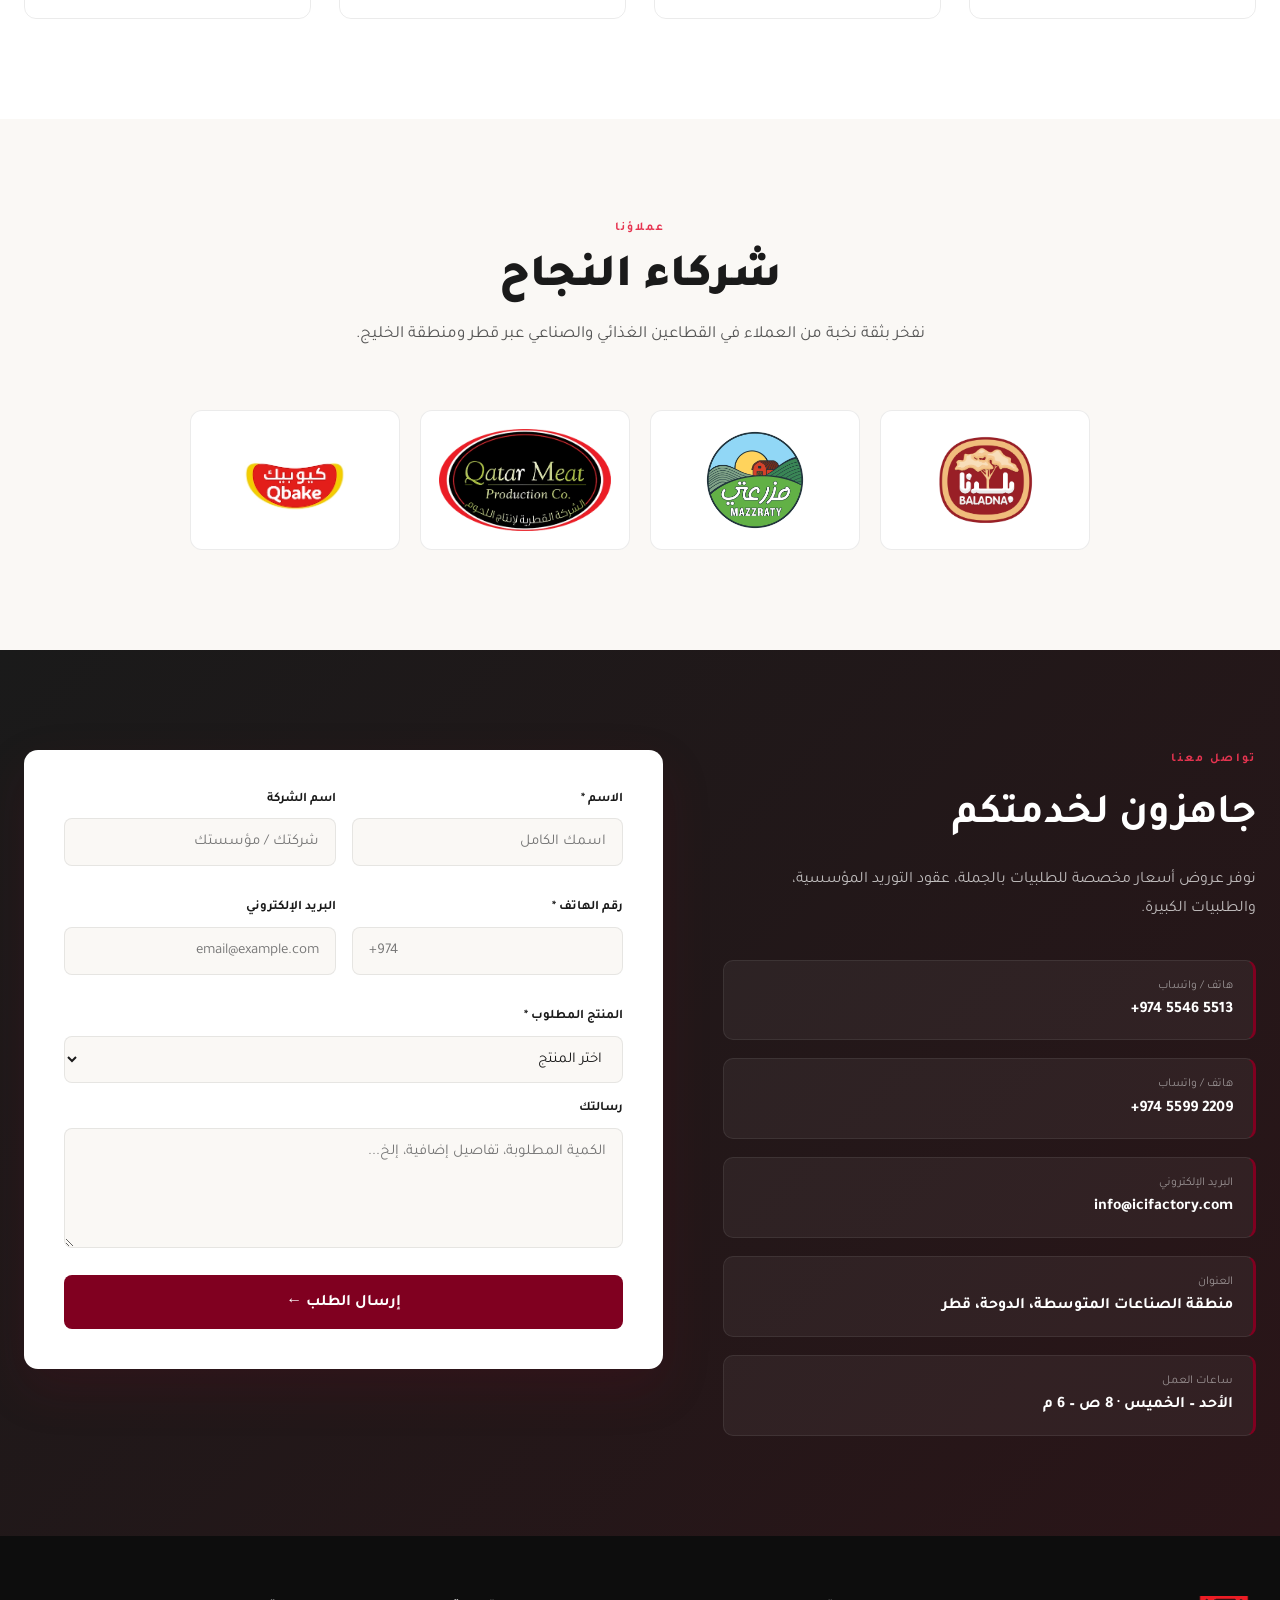
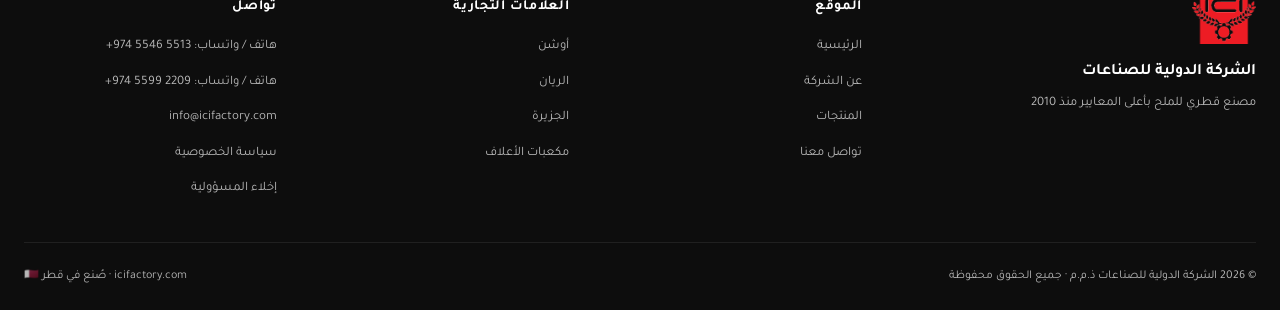
==== commit f5b1f913: "Add files via upload" ====
--- a/index.html
+++ b/index.html
@@ -381,6 +381,12 @@
               <div class="value"><span class="ltr-num">+974 5546 5513</span></div>
             </div>
           </a>
+          <a href="tel:+97455992209" class="contact-detail">
+            <div class="contact-detail-text">
+              <div class="label" data-ar="هاتف / واتساب" data-en="Phone / WhatsApp">هاتف / واتساب</div>
+              <div class="value"><span class="ltr-num">+974 5599 2209</span></div>
+            </div>
+          </a>
           <a href="mailto:info@icifactory.com" class="contact-detail">
             <div class="contact-detail-text">
               <div class="label" data-ar="البريد الإلكتروني" data-en="Email">البريد الإلكتروني</div>
@@ -402,7 +408,7 @@
         </div>
       </div>
 
-      <form class="contact-form" data-animate data-formspree="YOUR_FORMSPREE_ID">
+      <form class="contact-form" data-animate data-formspree="maqzrylp">
         <div class="form-row">
           <div class="form-group">
             <label data-ar="الاسم *" data-en="Name *">الاسم *</label>
@@ -480,6 +486,7 @@
         <h5 data-ar="تواصل" data-en="Contact">تواصل</h5>
         <ul>
           <li><a href="tel:+97455465513"><span data-ar="هاتف / واتساب" data-en="Phone / WhatsApp">هاتف / واتساب</span>: <span class="ltr-num">+974 5546 5513</span></a></li>
+          <li><a href="tel:+97455992209"><span data-ar="هاتف / واتساب" data-en="Phone / WhatsApp">هاتف / واتساب</span>: <span class="ltr-num">+974 5599 2209</span></a></li>
           <li><a href="mailto:info@icifactory.com"><span class="ltr-num">info@icifactory.com</span></a></li>
           <li><a href="privacy.html" data-ar="سياسة الخصوصية" data-en="Privacy Policy">سياسة الخصوصية</a></li>
           <li><a href="disclaimer.html" data-ar="إخلاء المسؤولية" data-en="Disclaimer">إخلاء المسؤولية</a></li>
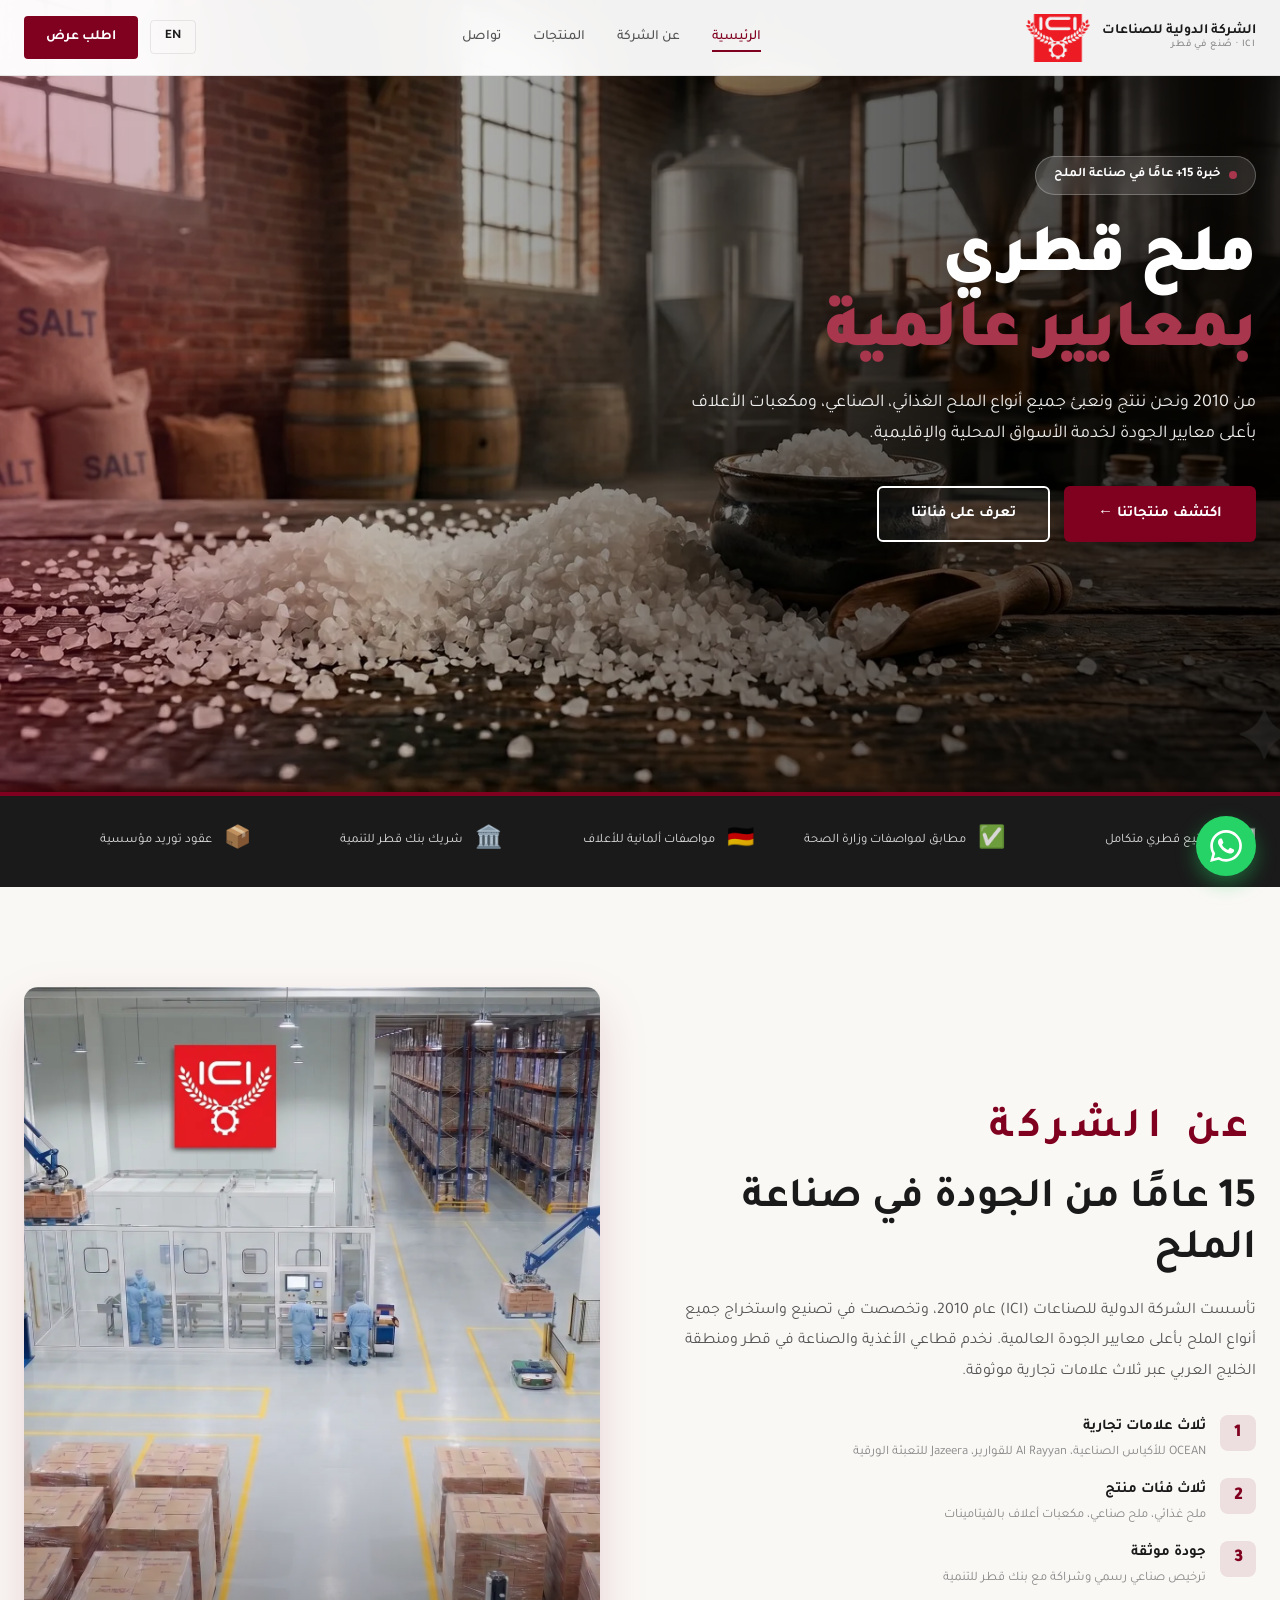
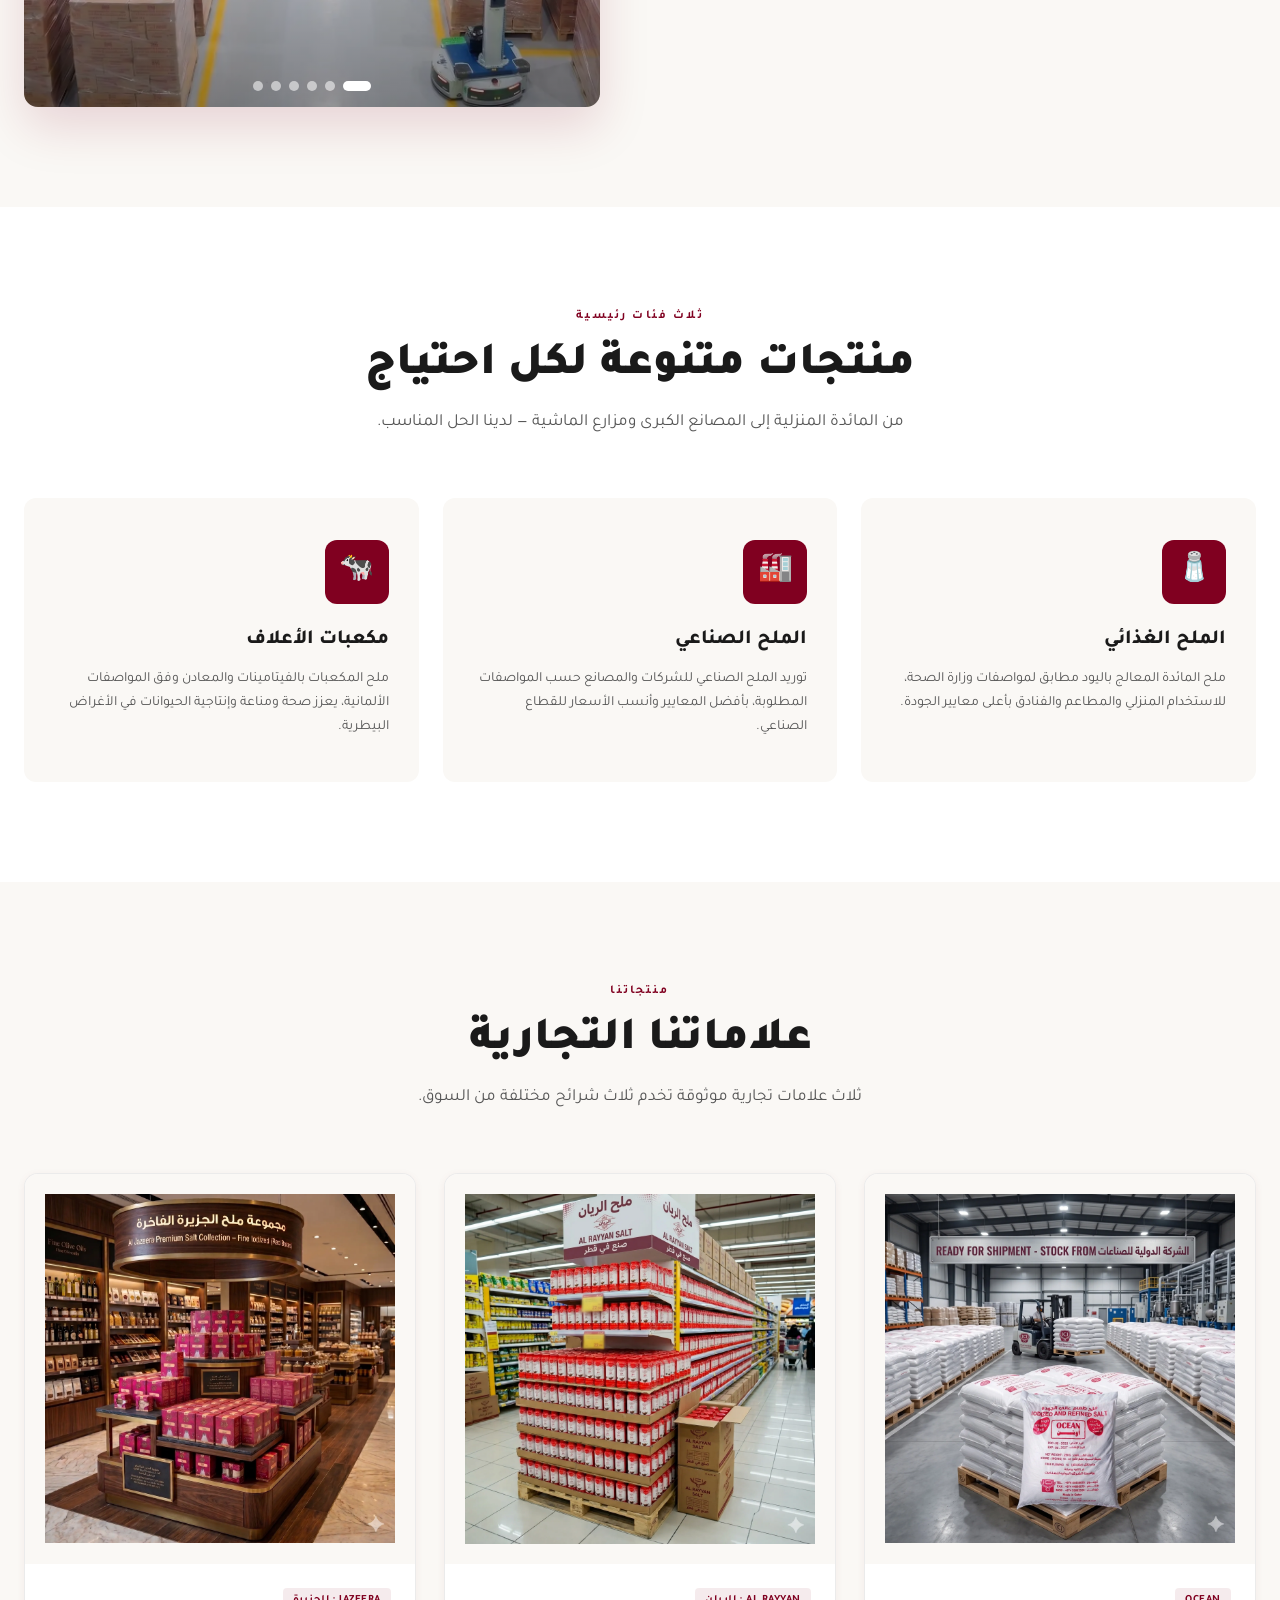
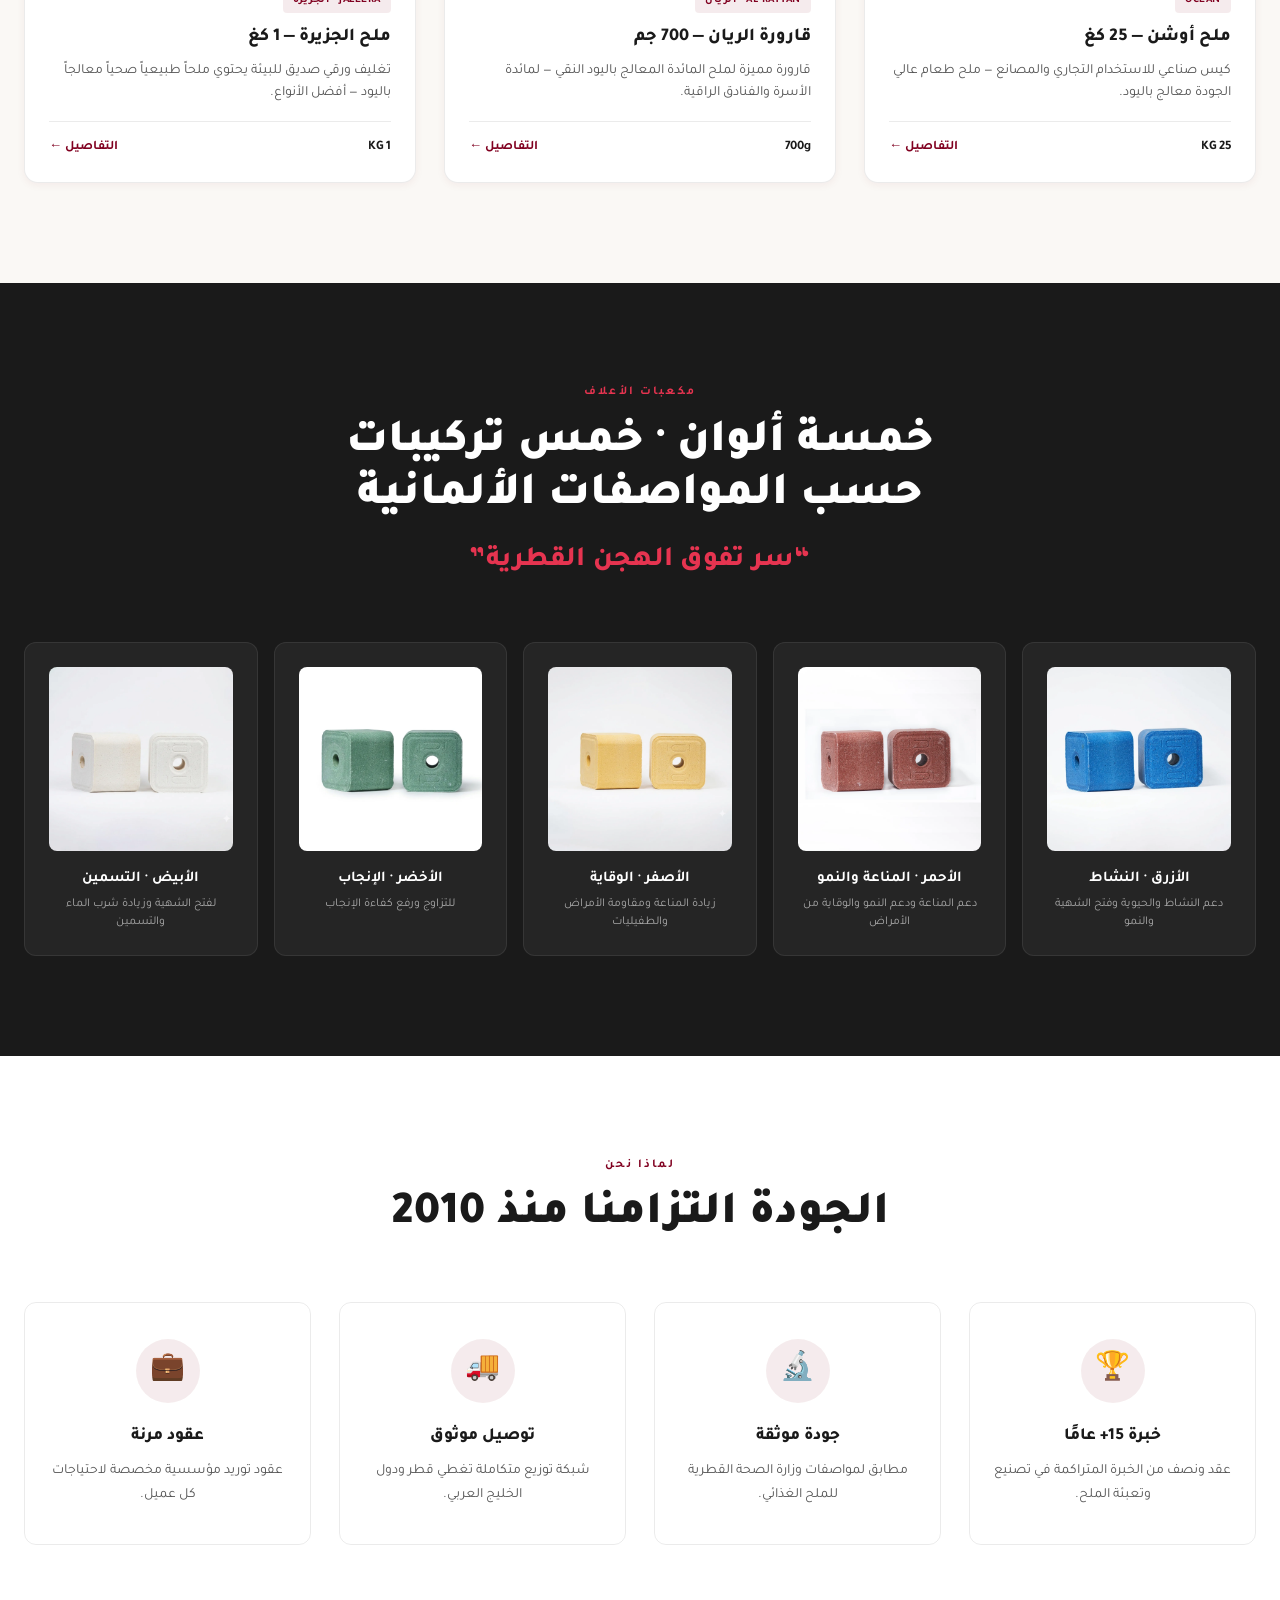
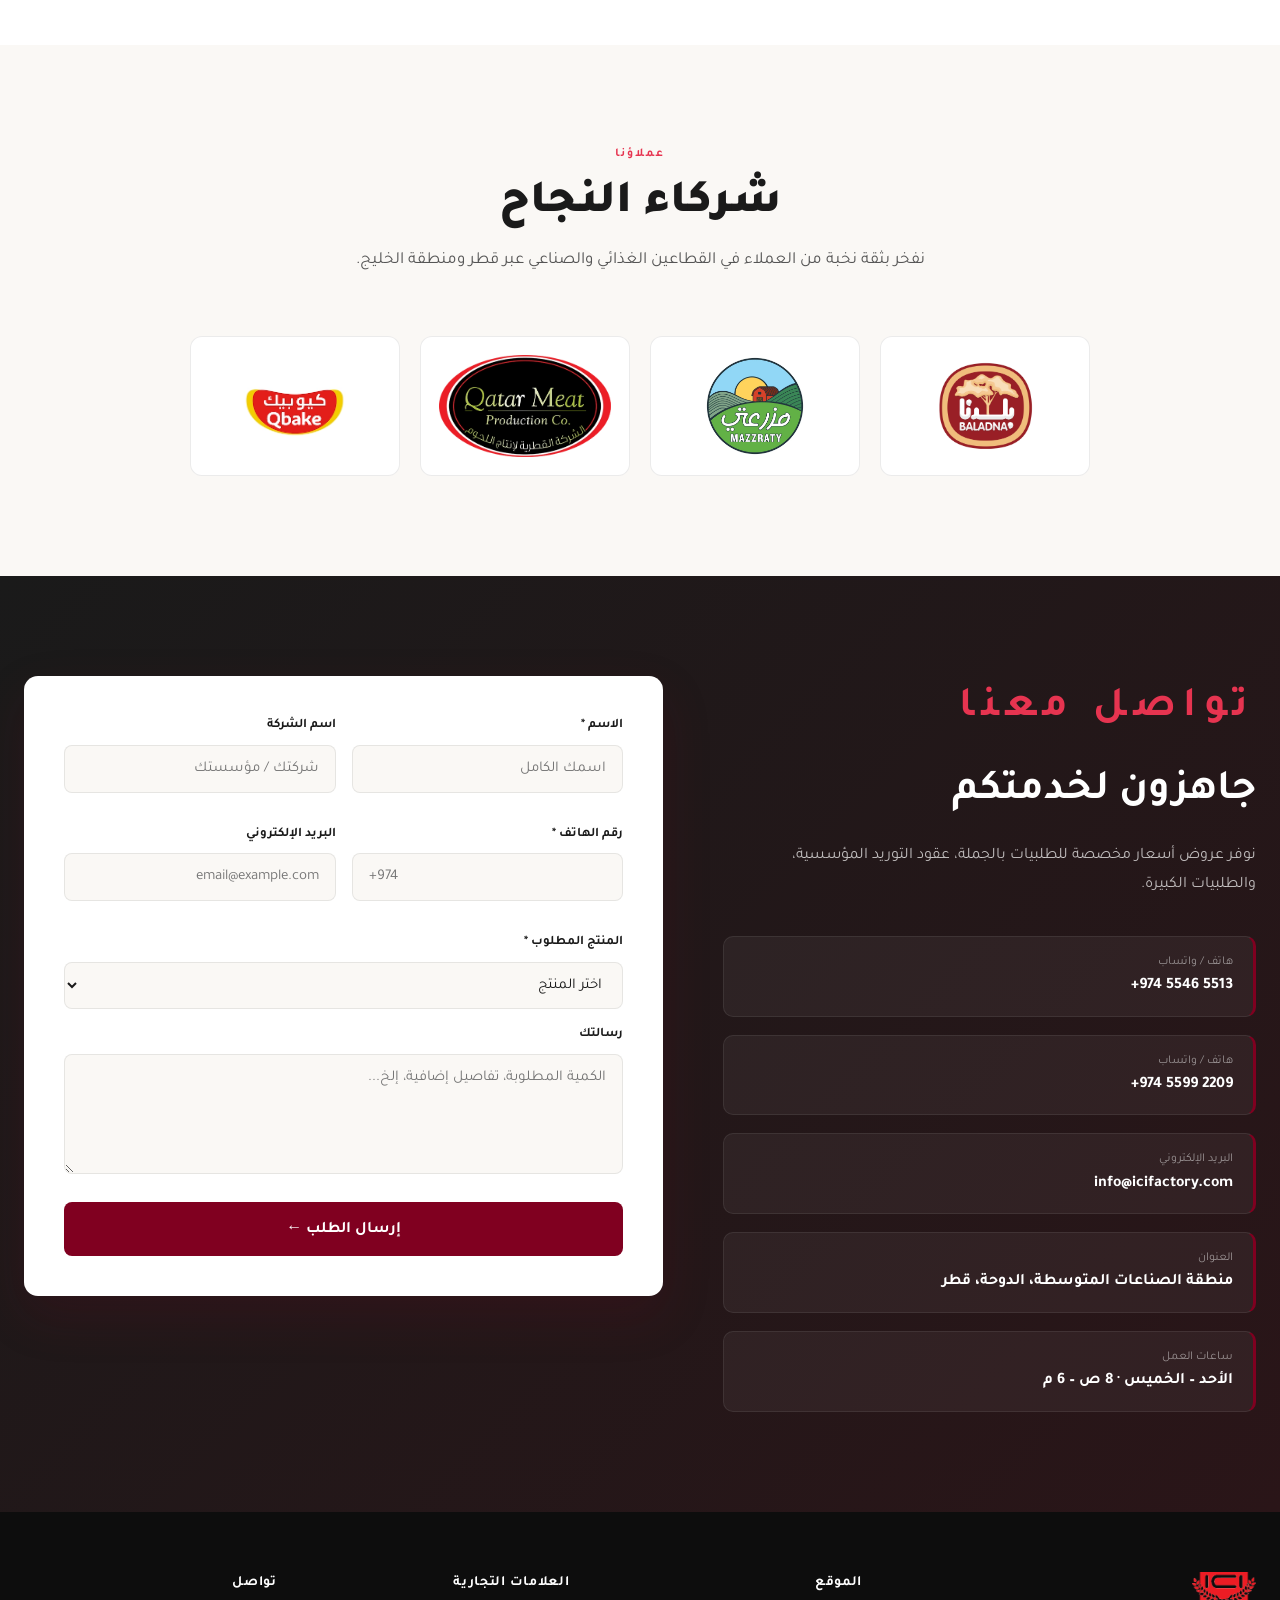
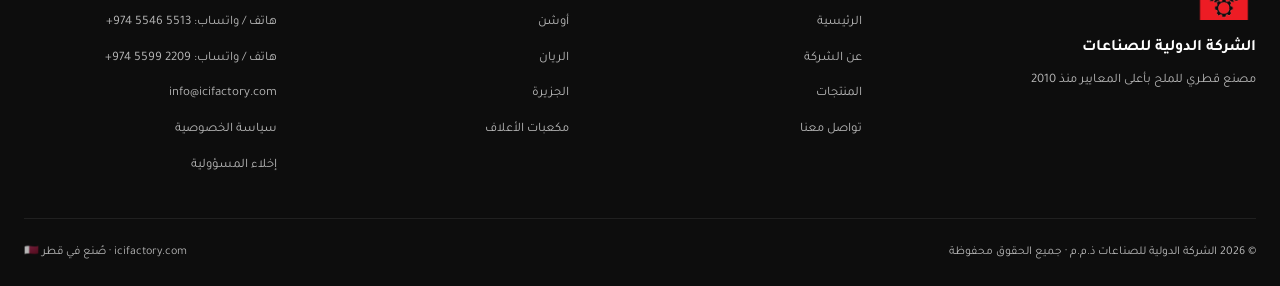
==== commit 27eb2412: "Add files via upload" ====
--- a/index.html
+++ b/index.html
@@ -123,7 +123,7 @@
   <div class="container">
     <div class="about-grid">
       <div class="about-text" data-animate>
-        <div class="section-eyebrow" data-ar="عن الشركة" data-en="About Us">عن الشركة</div>
+        <h2 class="section-eyebrow" data-ar="عن الشركة" data-en="About Us">عن الشركة</h2>
         <h2 data-ar="15 عامًا من الجودة في صناعة الملح" data-en="15 Years of Excellence in Salt Manufacturing">15 عامًا من الجودة في صناعة الملح</h2>
         <p data-ar="تأسست الشركة الدولية للصناعات (ICI) عام 2010، وتخصصت في تصنيع واستخراج جميع أنواع الملح بأعلى معايير الجودة العالمية. نخدم قطاعي الأغذية والصناعة في قطر ومنطقة الخليج العربي عبر ثلاث علامات تجارية موثوقة." data-en="International Industries Company (ICI) was founded in 2010, specializing in the manufacture and extraction of all types of salt to the highest international quality standards. We serve the food and industrial sectors in Qatar and the GCC through three trusted brand names.">
           تأسست الشركة الدولية للصناعات (ICI) عام 2010، وتخصصت في تصنيع واستخراج جميع أنواع الملح بأعلى معايير الجودة العالمية. نخدم قطاعي الأغذية والصناعة في قطر ومنطقة الخليج العربي عبر ثلاث علامات تجارية موثوقة.
@@ -178,8 +178,8 @@
 <section class="categories" id="categories">
   <div class="container">
     <div class="section-header">
-      <div class="section-eyebrow" data-ar="ثلاث فئات رئيسية" data-en="Three Main Categories">ثلاث فئات رئيسية</div>
-      <h2 class="section-title" data-ar="منتجات متنوعة لكل احتياج" data-en="Diverse Products for Every Need">منتجات متنوعة لكل احتياج</h2>
+      <h2 class="section-eyebrow" data-ar="ثلاث فئات رئيسية" data-en="Three Main Categories">ثلاث فئات رئيسية</h2>
+      <h3 class="section-title" data-ar="منتجات متنوعة لكل احتياج" data-en="Diverse Products for Every Need">منتجات متنوعة لكل احتياج</h3>
       <p class="section-sub" data-ar="من المائدة المنزلية إلى المصانع الكبرى ومزارع الماشية — لدينا الحل المناسب." data-en="From household tables to large factories and livestock farms — we have the right solution.">من المائدة المنزلية إلى المصانع الكبرى ومزارع الماشية — لدينا الحل المناسب.</p>
     </div>
 
@@ -213,8 +213,8 @@
 <section class="products">
   <div class="container">
     <div class="section-header">
-      <div class="section-eyebrow" data-ar="منتجاتنا" data-en="Our Products">منتجاتنا</div>
-      <h2 class="section-title" data-ar="علاماتنا التجارية" data-en="Our Brands">علاماتنا التجارية</h2>
+      <h2 class="section-eyebrow" data-ar="منتجاتنا" data-en="Our Products">منتجاتنا</h2>
+      <h3 class="section-title" data-ar="علاماتنا التجارية" data-en="Our Brands">علاماتنا التجارية</h3>
       <p class="section-sub" data-ar="ثلاث علامات تجارية موثوقة تخدم ثلاث شرائح مختلفة من السوق." data-en="Three trusted brands serving three different market segments.">ثلاث علامات تجارية موثوقة تخدم ثلاث شرائح مختلفة من السوق.</p>
     </div>
 
@@ -274,11 +274,8 @@
 <section class="cubes-section">
   <div class="container">
     <div class="section-header">
-      <div class="section-eyebrow" style="color: #E63450" data-ar="مكعبات الأعلاف" data-en="Feed Cubes">مكعبات الأعلاف</div>
-      <h2 class="section-title" data-ar="خمسة ألوان · خمس تركيبات حسب المواصفات الألمانية" data-en="Five Colors · Five Formulations per German Standards">خمسة ألوان · خمس تركيبات حسب المواصفات الألمانية</h2>
-      <p class="section-sub" data-ar="كل لون يحمل تركيبة مختلفة من الفيتامينات والمعادن حسب المواصفات الألمانية لاحتياجات الحيوانات المتنوعة." data-en="Each color carries a different formulation of vitamins and minerals according to German specifications for diverse animal needs.">
-        كل لون يحمل تركيبة مختلفة من الفيتامينات والمعادن حسب المواصفات الألمانية لاحتياجات الحيوانات المتنوعة.
-      </p>
+      <h2 class="section-eyebrow" style="color: #E63450" data-ar="مكعبات الأعلاف" data-en="Feed Cubes">مكعبات الأعلاف</h2>
+      <h3 class="section-title" data-ar="خمسة ألوان · خمس تركيبات حسب المواصفات الألمانية" data-en="Five Colors · Five Formulations per German Standards">خمسة ألوان · خمس تركيبات حسب المواصفات الألمانية</h3>
       <div class="cubes-tagline" data-ar="“سر تفوق الهجن القطرية”" data-en="“The Secret Behind the Superiority of Qatari Racing Camels”">“سر تفوق الهجن القطرية”</div>
     </div>
 
@@ -316,8 +313,8 @@
 <section class="why">
   <div class="container">
     <div class="section-header">
-      <div class="section-eyebrow" data-ar="لماذا نحن" data-en="Why Us">لماذا نحن</div>
-      <h2 class="section-title" data-ar="الجودة التزامنا منذ 2010" data-en="Quality is Our Commitment Since 2010">الجودة التزامنا منذ 2010</h2>
+      <h2 class="section-eyebrow" data-ar="لماذا نحن" data-en="Why Us">لماذا نحن</h2>
+      <h3 class="section-title" data-ar="الجودة التزامنا منذ 2010" data-en="Quality is Our Commitment Since 2010">الجودة التزامنا منذ 2010</h3>
     </div>
 
     <div class="why-grid">
@@ -349,8 +346,8 @@
 <section class="clients">
   <div class="container">
     <div class="section-header">
-      <div class="section-eyebrow" style="color: #E63450" data-ar="عملاؤنا" data-en="Our Clients">عملاؤنا</div>
-      <h2 class="section-title" data-ar="شركاء النجاح" data-en="Partners in Success">شركاء النجاح</h2>
+      <h2 class="section-eyebrow" style="color: #E63450" data-ar="عملاؤنا" data-en="Our Clients">عملاؤنا</h2>
+      <h3 class="section-title" data-ar="شركاء النجاح" data-en="Partners in Success">شركاء النجاح</h3>
       <p class="section-sub" data-ar="نفخر بثقة نخبة من العملاء في القطاعين الغذائي والصناعي عبر قطر ومنطقة الخليج." data-en="We are proud of the trust of a select group of clients in the food and industrial sectors across Qatar and the Gulf region.">
         نفخر بثقة نخبة من العملاء في القطاعين الغذائي والصناعي عبر قطر ومنطقة الخليج.
       </p>
@@ -370,7 +367,7 @@
   <div class="container">
     <div class="contact-grid">
       <div class="contact-info" data-animate>
-        <div class="section-eyebrow" style="color: #E63450" data-ar="تواصل معنا" data-en="Contact Us">تواصل معنا</div>
+        <h2 class="section-eyebrow" style="color: #E63450" data-ar="تواصل معنا" data-en="Contact Us">تواصل معنا</h2>
         <h2 data-ar="جاهزون لخدمتكم" data-en="Ready to Serve You">جاهزون لخدمتكم</h2>
         <p data-ar="نوفر عروض أسعار مخصصة للطلبيات بالجملة، عقود التوريد المؤسسية، والطلبيات الكبيرة." data-en="We provide customized quotes for bulk orders, institutional supply contracts, and large orders.">نوفر عروض أسعار مخصصة للطلبيات بالجملة، عقود التوريد المؤسسية، والطلبيات الكبيرة.</p>
 
